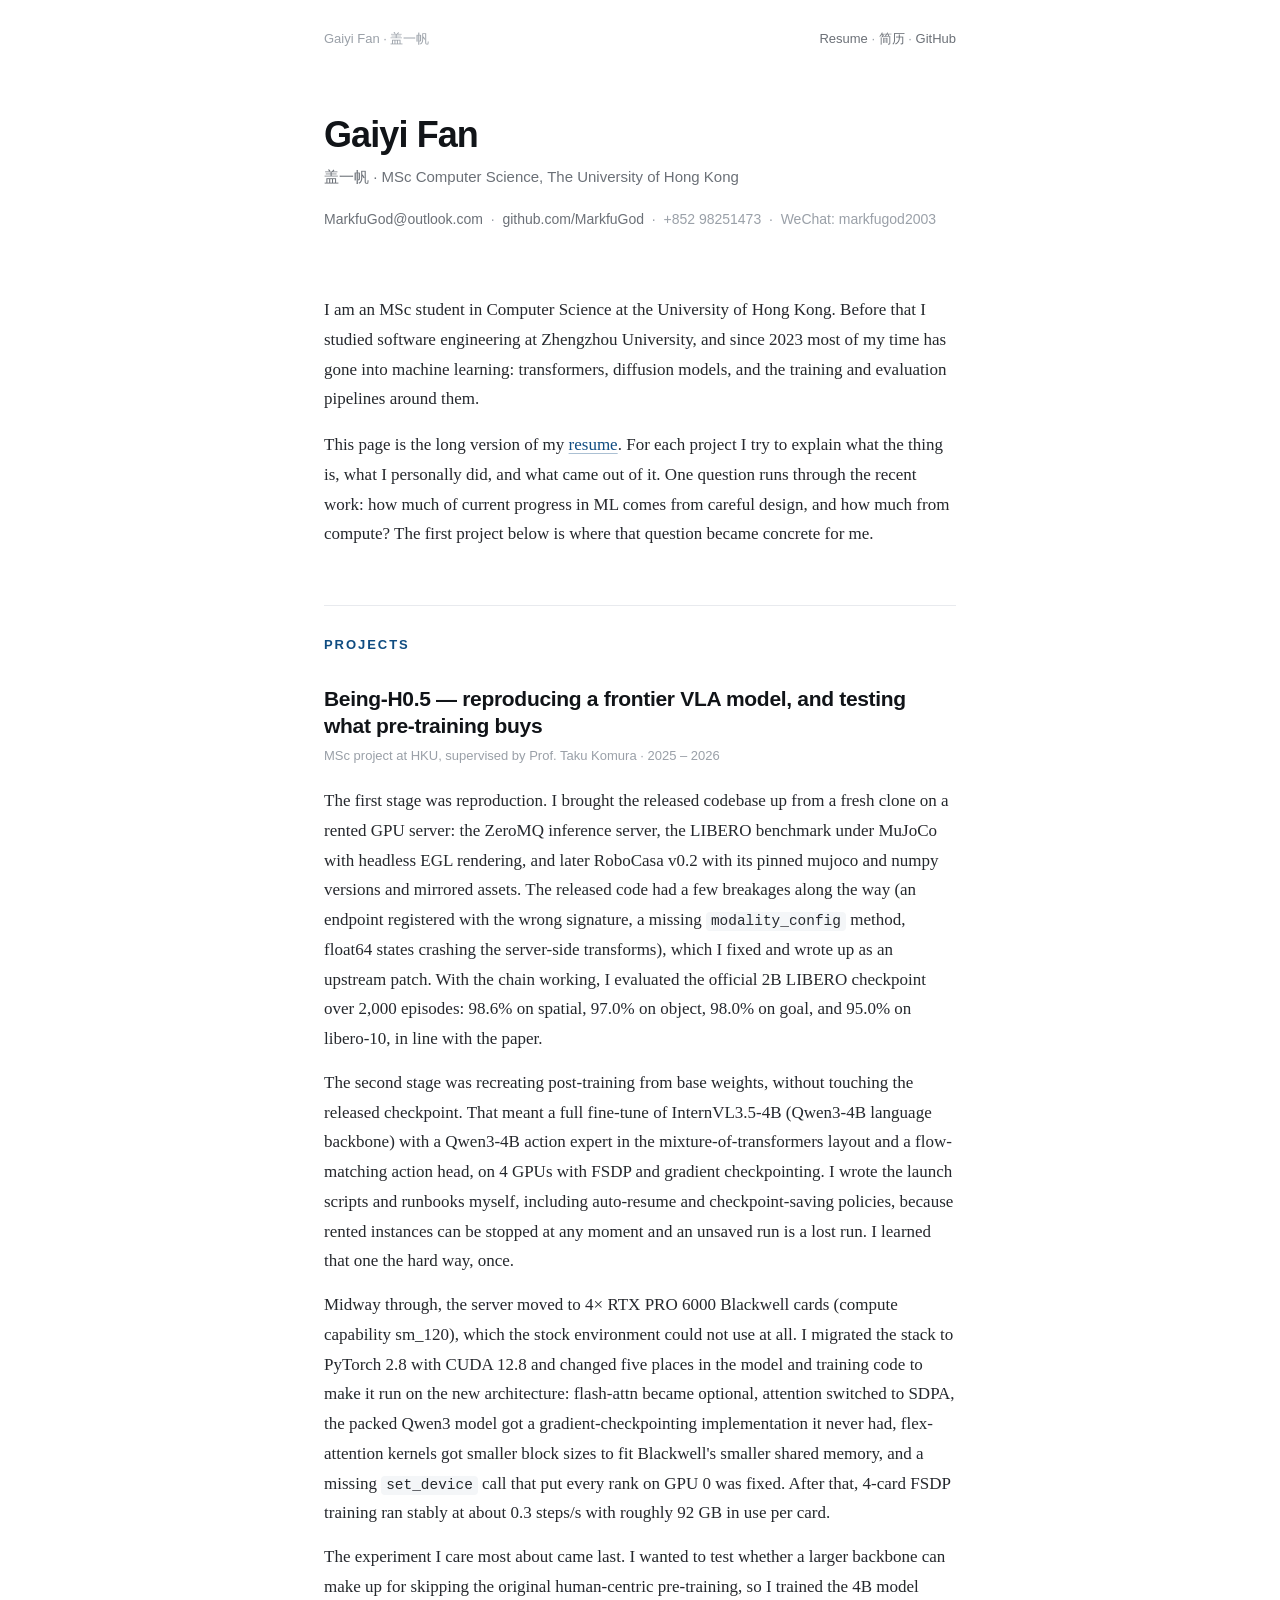
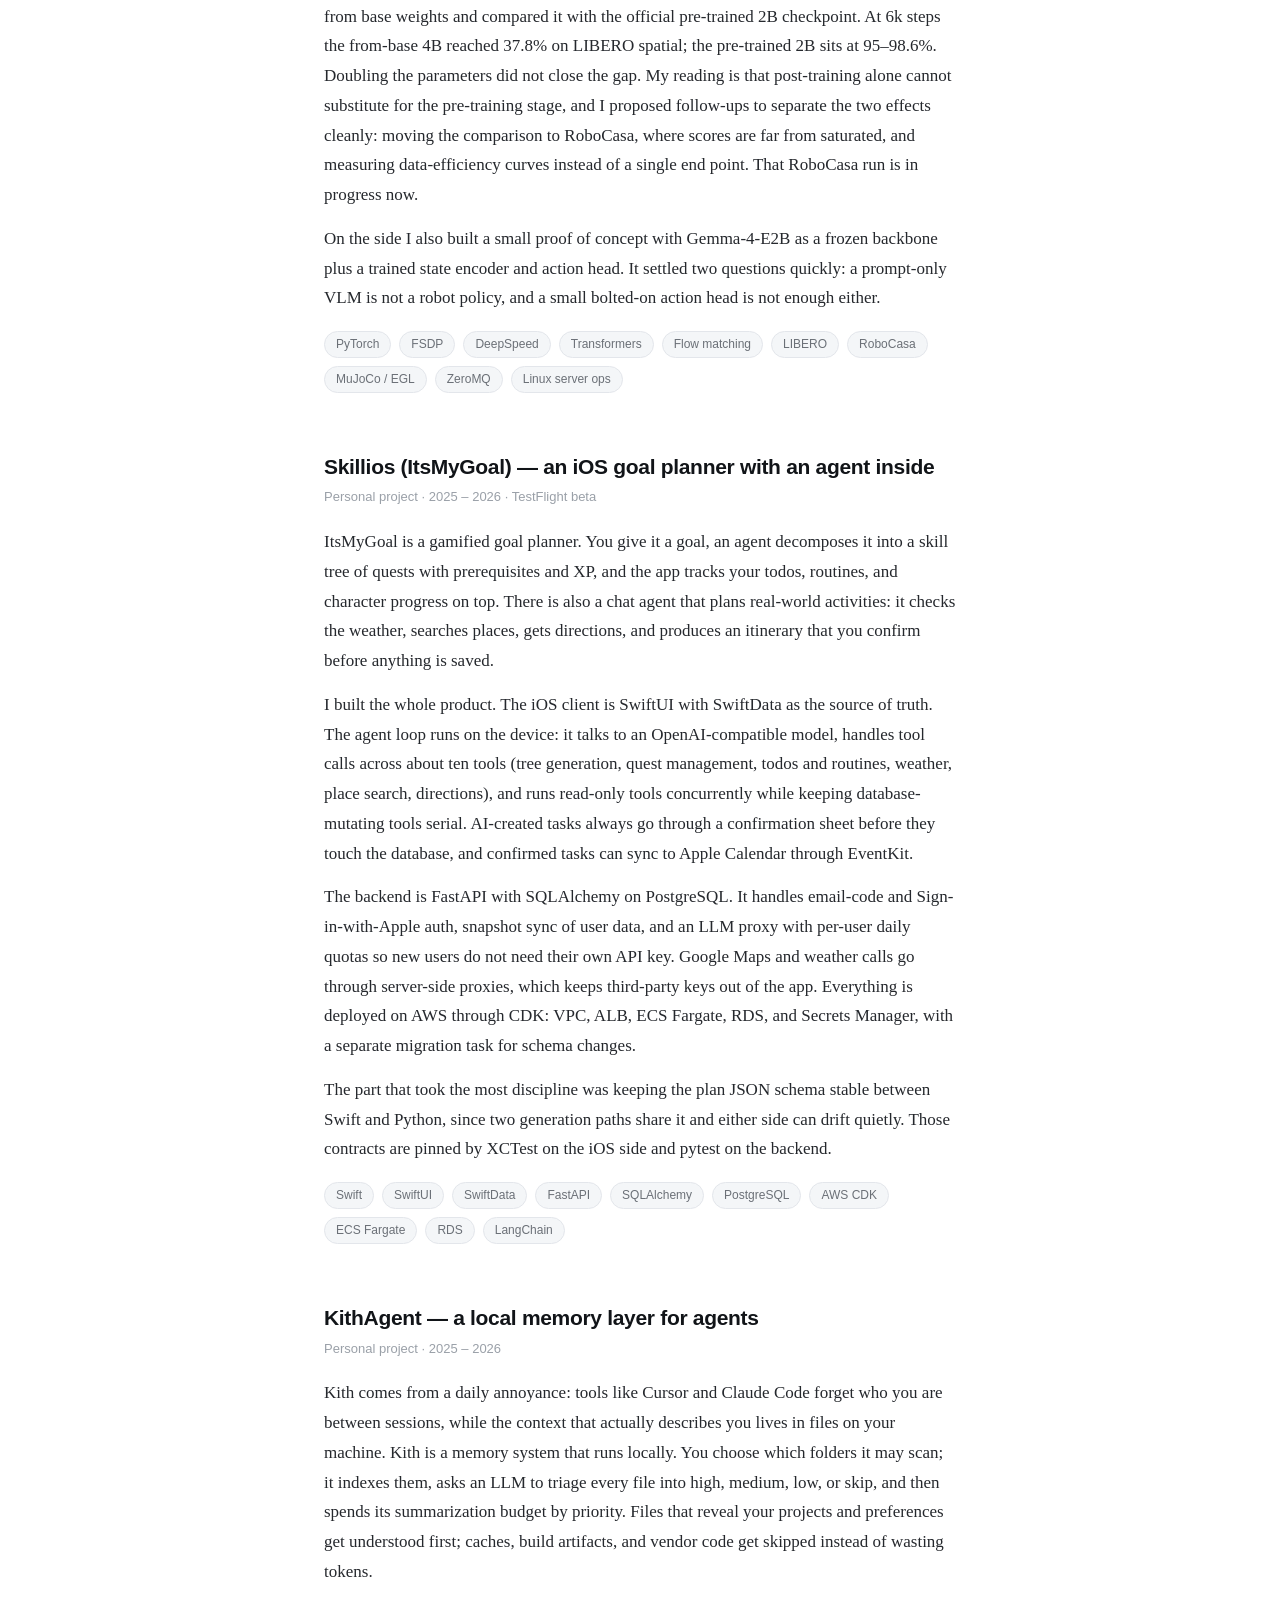
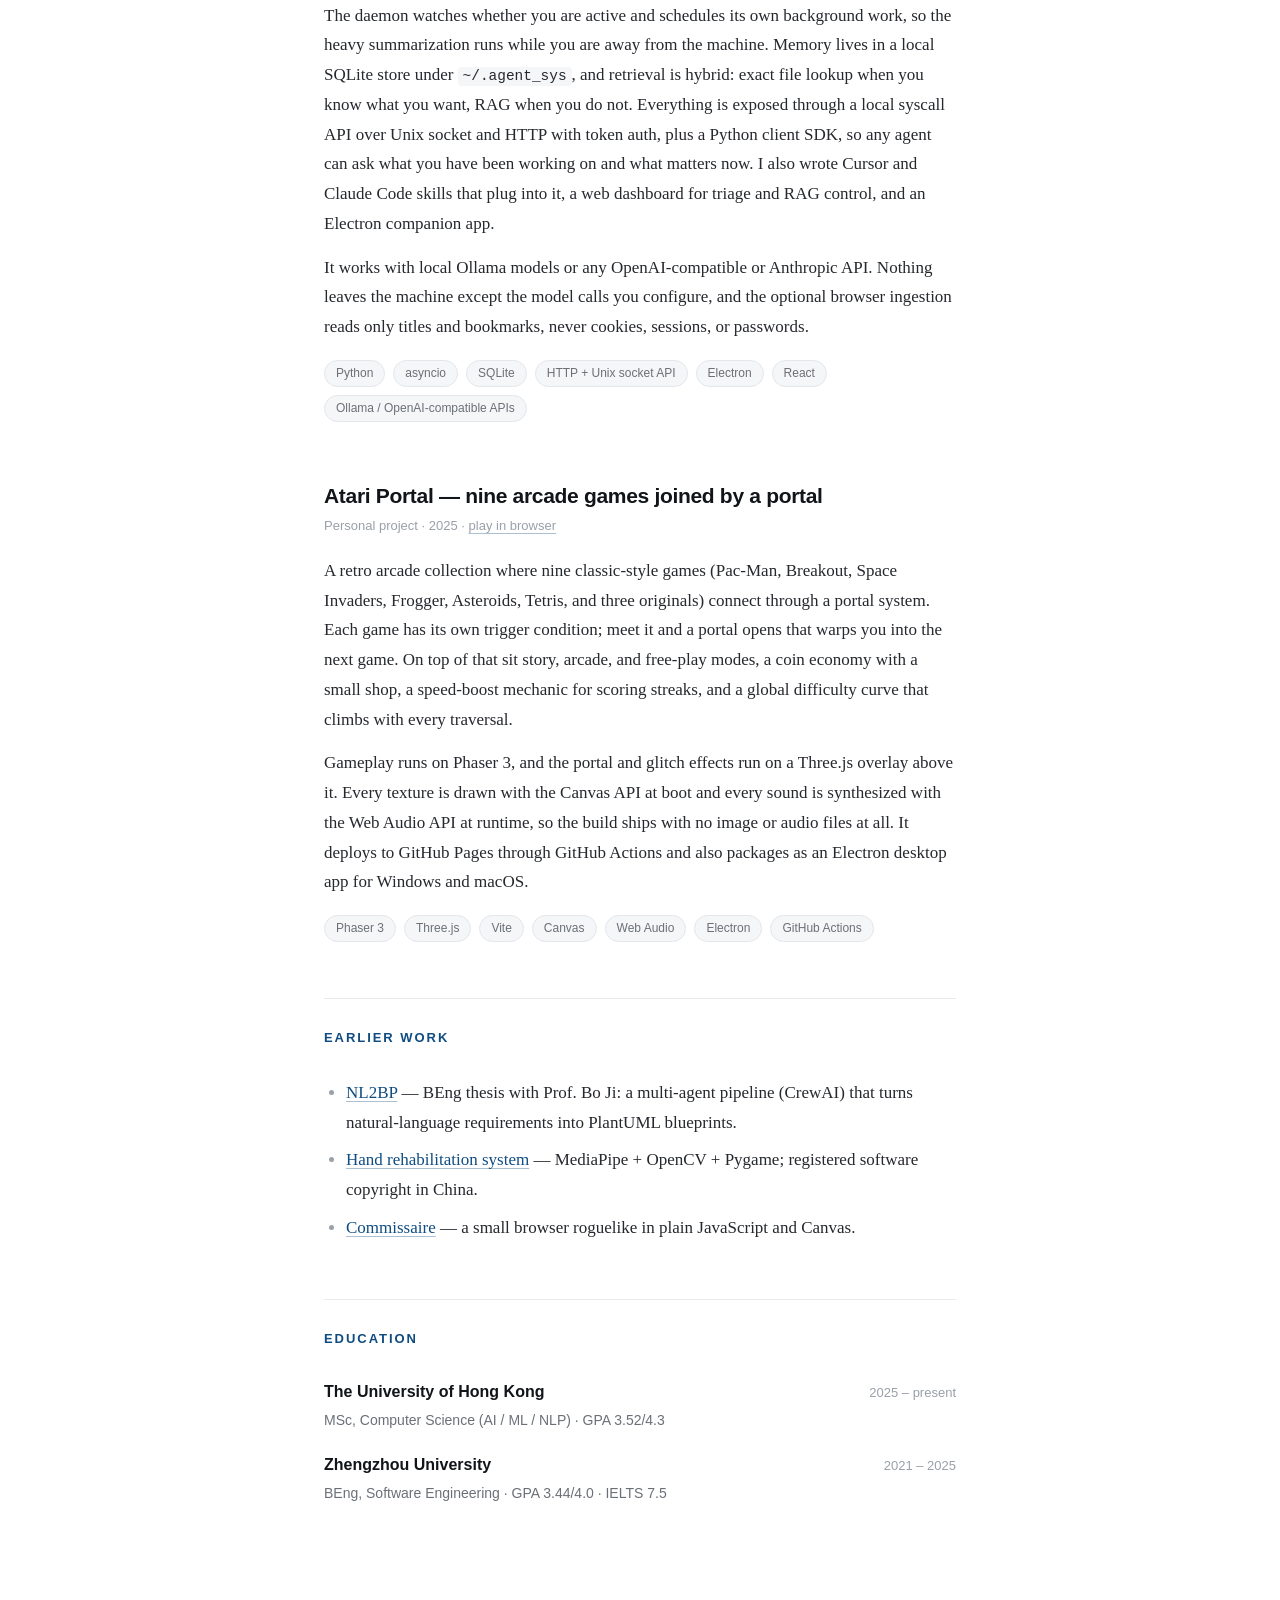
==== index.html @ 5c08ab9f "Refresh CV content and split profile/resume styling. Update project write-ups and resume bullets, ad" ====
<!DOCTYPE html>
<html lang="en">
<head>
    <meta charset="UTF-8">
    <meta name="viewport" content="width=device-width, initial-scale=1.0">
    <title>Gaiyi Fan</title>
    <link rel="stylesheet" href="profile.css">
</head>
<body class="profile">
    <nav class="nav">
        <span>Gaiyi Fan · 盖一帆</span>
        <span>
            <a href="index_en.html">Resume</a> ·
            <a href="index_zh.html">简历</a> ·
            <a href="https://github.com/MarkfuGod" target="_blank">GitHub</a>
        </span>
    </nav>

    <header class="hero">
        <h1>Gaiyi Fan</h1>
        <p class="tagline">盖一帆 · MSc Computer Science, The University of Hong Kong</p>
        <p class="links">
            <a href="mailto:MarkfuGod@outlook.com">MarkfuGod@outlook.com</a>
            &nbsp;·&nbsp; <a href="https://github.com/MarkfuGod" target="_blank">github.com/MarkfuGod</a>
            &nbsp;·&nbsp; +852 98251473
            &nbsp;·&nbsp; WeChat: markfugod2003
        </p>
    </header>

    <section class="intro">
        <p>I am an MSc student in Computer Science at the University of Hong Kong. Before that I studied software engineering at Zhengzhou University, and since 2023 most of my time has gone into machine learning: transformers, diffusion models, and the training and evaluation pipelines around them.</p>
        <p>This page is the long version of my <a href="index_en.html">resume</a>. For each project I try to explain what the thing is, what I personally did, and what came out of it. One question runs through the recent work: how much of current progress in ML comes from careful design, and how much from compute? The first project below is where that question became concrete for me.</p>
    </section>

    <section>
        <h2>Projects</h2>

        <article class="project">
            <h3>Being-H0.5 — reproducing a frontier VLA model, and testing what pre-training buys</h3>
            <div class="when">MSc project at HKU, supervised by Prof. Taku Komura · 2025 – 2026</div>
            <p>The first stage was reproduction. I brought the released codebase up from a fresh clone on a rented GPU server: the ZeroMQ inference server, the LIBERO benchmark under MuJoCo with headless EGL rendering, and later RoboCasa v0.2 with its pinned mujoco and numpy versions and mirrored assets. The released code had a few breakages along the way (an endpoint registered with the wrong signature, a missing <code>modality_config</code> method, float64 states crashing the server-side transforms), which I fixed and wrote up as an upstream patch. With the chain working, I evaluated the official 2B LIBERO checkpoint over 2,000 episodes: 98.6% on spatial, 97.0% on object, 98.0% on goal, and 95.0% on libero-10, in line with the paper.</p>
            <p>The second stage was recreating post-training from base weights, without touching the released checkpoint. That meant a full fine-tune of InternVL3.5-4B (Qwen3-4B language backbone) with a Qwen3-4B action expert in the mixture-of-transformers layout and a flow-matching action head, on 4 GPUs with FSDP and gradient checkpointing. I wrote the launch scripts and runbooks myself, including auto-resume and checkpoint-saving policies, because rented instances can be stopped at any moment and an unsaved run is a lost run. I learned that one the hard way, once.</p>
            <p>Midway through, the server moved to 4× RTX PRO 6000 Blackwell cards (compute capability sm_120), which the stock environment could not use at all. I migrated the stack to PyTorch 2.8 with CUDA 12.8 and changed five places in the model and training code to make it run on the new architecture: flash-attn became optional, attention switched to SDPA, the packed Qwen3 model got a gradient-checkpointing implementation it never had, flex-attention kernels got smaller block sizes to fit Blackwell's smaller shared memory, and a missing <code>set_device</code> call that put every rank on GPU 0 was fixed. After that, 4-card FSDP training ran stably at about 0.3 steps/s with roughly 92 GB in use per card.</p>
            <p>The experiment I care most about came last. I wanted to test whether a larger backbone can make up for skipping the original human-centric pre-training, so I trained the 4B model from base weights and compared it with the official pre-trained 2B checkpoint. At 6k steps the from-base 4B reached 37.8% on LIBERO spatial; the pre-trained 2B sits at 95–98.6%. Doubling the parameters did not close the gap. My reading is that post-training alone cannot substitute for the pre-training stage, and I proposed follow-ups to separate the two effects cleanly: moving the comparison to RoboCasa, where scores are far from saturated, and measuring data-efficiency curves instead of a single end point. That RoboCasa run is in progress now.</p>
            <p>On the side I also built a small proof of concept with Gemma-4-E2B as a frozen backbone plus a trained state encoder and action head. It settled two questions quickly: a prompt-only VLM is not a robot policy, and a small bolted-on action head is not enough either.</p>
            <div class="chips"><span>PyTorch</span><span>FSDP</span><span>DeepSpeed</span><span>Transformers</span><span>Flow matching</span><span>LIBERO</span><span>RoboCasa</span><span>MuJoCo / EGL</span><span>ZeroMQ</span><span>Linux server ops</span></div>
        </article>

        <article class="project">
            <h3><a href="https://github.com/MarkfuGod/skillios" target="_blank">Skillios (ItsMyGoal)</a> — an iOS goal planner with an agent inside</h3>
            <div class="when">Personal project · 2025 – 2026 · TestFlight beta</div>
            <p>ItsMyGoal is a gamified goal planner. You give it a goal, an agent decomposes it into a skill tree of quests with prerequisites and XP, and the app tracks your todos, routines, and character progress on top. There is also a chat agent that plans real-world activities: it checks the weather, searches places, gets directions, and produces an itinerary that you confirm before anything is saved.</p>
            <p>I built the whole product. The iOS client is SwiftUI with SwiftData as the source of truth. The agent loop runs on the device: it talks to an OpenAI-compatible model, handles tool calls across about ten tools (tree generation, quest management, todos and routines, weather, place search, directions), and runs read-only tools concurrently while keeping database-mutating tools serial. AI-created tasks always go through a confirmation sheet before they touch the database, and confirmed tasks can sync to Apple Calendar through EventKit.</p>
            <p>The backend is FastAPI with SQLAlchemy on PostgreSQL. It handles email-code and Sign-in-with-Apple auth, snapshot sync of user data, and an LLM proxy with per-user daily quotas so new users do not need their own API key. Google Maps and weather calls go through server-side proxies, which keeps third-party keys out of the app. Everything is deployed on AWS through CDK: VPC, ALB, ECS Fargate, RDS, and Secrets Manager, with a separate migration task for schema changes.</p>
            <p>The part that took the most discipline was keeping the plan JSON schema stable between Swift and Python, since two generation paths share it and either side can drift quietly. Those contracts are pinned by XCTest on the iOS side and pytest on the backend.</p>
            <div class="chips"><span>Swift</span><span>SwiftUI</span><span>SwiftData</span><span>FastAPI</span><span>SQLAlchemy</span><span>PostgreSQL</span><span>AWS CDK</span><span>ECS Fargate</span><span>RDS</span><span>LangChain</span></div>
        </article>

        <article class="project">
            <h3><a href="https://github.com/MarkfuGod/KithAgent" target="_blank">KithAgent</a> — a local memory layer for agents</h3>
            <div class="when">Personal project · 2025 – 2026</div>
            <p>Kith comes from a daily annoyance: tools like Cursor and Claude Code forget who you are between sessions, while the context that actually describes you lives in files on your machine. Kith is a memory system that runs locally. You choose which folders it may scan; it indexes them, asks an LLM to triage every file into high, medium, low, or skip, and then spends its summarization budget by priority. Files that reveal your projects and preferences get understood first; caches, build artifacts, and vendor code get skipped instead of wasting tokens.</p>
            <p>The daemon watches whether you are active and schedules its own background work, so the heavy summarization runs while you are away from the machine. Memory lives in a local SQLite store under <code>~/.agent_sys</code>, and retrieval is hybrid: exact file lookup when you know what you want, RAG when you do not. Everything is exposed through a local syscall API over Unix socket and HTTP with token auth, plus a Python client SDK, so any agent can ask what you have been working on and what matters now. I also wrote Cursor and Claude Code skills that plug into it, a web dashboard for triage and RAG control, and an Electron companion app.</p>
            <p>It works with local Ollama models or any OpenAI-compatible or Anthropic API. Nothing leaves the machine except the model calls you configure, and the optional browser ingestion reads only titles and bookmarks, never cookies, sessions, or passwords.</p>
            <div class="chips"><span>Python</span><span>asyncio</span><span>SQLite</span><span>HTTP + Unix socket API</span><span>Electron</span><span>React</span><span>Ollama / OpenAI-compatible APIs</span></div>
        </article>

        <article class="project">
            <h3><a href="https://github.com/MarkfuGod/atari-portal" target="_blank">Atari Portal</a> — nine arcade games joined by a portal</h3>
            <div class="when">Personal project · 2025 · <a href="https://markfugod.github.io/atari-portal/" target="_blank">play in browser</a></div>
            <p>A retro arcade collection where nine classic-style games (Pac-Man, Breakout, Space Invaders, Frogger, Asteroids, Tetris, and three originals) connect through a portal system. Each game has its own trigger condition; meet it and a portal opens that warps you into the next game. On top of that sit story, arcade, and free-play modes, a coin economy with a small shop, a speed-boost mechanic for scoring streaks, and a global difficulty curve that climbs with every traversal.</p>
            <p>Gameplay runs on Phaser 3, and the portal and glitch effects run on a Three.js overlay above it. Every texture is drawn with the Canvas API at boot and every sound is synthesized with the Web Audio API at runtime, so the build ships with no image or audio files at all. It deploys to GitHub Pages through GitHub Actions and also packages as an Electron desktop app for Windows and macOS.</p>
            <div class="chips"><span>Phaser 3</span><span>Three.js</span><span>Vite</span><span>Canvas</span><span>Web Audio</span><span>Electron</span><span>GitHub Actions</span></div>
        </article>
    </section>

    <section>
        <h2>Earlier work</h2>
        <ul>
            <li><a href="NL2BP-Project-Highlight_en.html">NL2BP</a> — BEng thesis with Prof. Bo Ji: a multi-agent pipeline (CrewAI) that turns natural-language requirements into PlantUML blueprints.</li>
            <li><a href="https://github.com/MarkfuGod/Hand-Recovery-And-Fatigue-Relief-Using-Mediapipe" target="_blank">Hand rehabilitation system</a> — MediaPipe + OpenCV + Pygame; registered software copyright in China.</li>
            <li><a href="https://github.com/MarkfuGod/Commissaire" target="_blank">Commissaire</a> — a small browser roguelike in plain JavaScript and Canvas.</li>
        </ul>
    </section>

    <section>
        <h2>Education</h2>
        <div class="item">
            <div class="head">
                <span class="title">The University of Hong Kong</span>
                <span class="date">2025 – present</span>
            </div>
            <div class="sub">MSc, Computer Science (AI / ML / NLP) · GPA 3.52/4.3</div>
        </div>
        <div class="item">
            <div class="head">
                <span class="title">Zhengzhou University</span>
                <span class="date">2021 – 2025</span>
            </div>
            <div class="sub">BEng, Software Engineering · GPA 3.44/4.0 · IELTS 7.5</div>
        </div>
    </section>
</body>
</html>
---- profile.css ----
/* Profile page stylesheet — built for on-screen reading, blog-like rhythm.
   The resume pages keep their own print-oriented stylesheet (neurips.css). */
:root {
    --ink: #111418;
    --text: #25282d;
    --muted: #6b7077;
    --faint: #9aa0a8;
    --accent: #0f4c81;
    --rule: #e8eaee;
    --chip-bg: #f4f6f8;
    --chip-bd: #e3e6eb;
    --selection: #dce8f4;
    --sans: -apple-system, BlinkMacSystemFont, "Segoe UI", "Helvetica Neue",
        Arial, "PingFang SC", "Hiragino Sans GB", "Microsoft YaHei", sans-serif;
    --serif: Charter, "Bitstream Charter", "Source Serif 4", "Source Serif Pro",
        Georgia, "Times New Roman", "Songti SC", SimSun, serif;
    --mono: "SF Mono", Menlo, Consolas, "Courier New", monospace;
}

* { margin: 0; padding: 0; box-sizing: border-box; }

html { scroll-behavior: smooth; }

body {
    font-family: var(--serif);
    font-size: 17px;
    line-height: 1.75;
    color: var(--text);
    background: #fff;
    max-width: 680px;
    margin: 0 auto;
    padding: 28px 24px 110px;
    text-rendering: optimizeLegibility;
    -webkit-font-smoothing: antialiased;
}

::selection { background: var(--selection); }

a {
    color: var(--accent);
    text-decoration: underline;
    text-decoration-thickness: 1px;
    text-decoration-color: rgba(15, 76, 129, 0.35);
    text-underline-offset: 3px;
}
a:hover { text-decoration-color: currentColor; }

code {
    font-family: var(--mono);
    font-size: 0.85em;
    background: var(--chip-bg);
    border-radius: 4px;
    padding: 1px 5px 2px;
}

strong { color: var(--ink); }

/* ---- top navigation ---- */
.nav {
    font-family: var(--sans);
    font-size: 13px;
    color: var(--faint);
    display: flex;
    justify-content: space-between;
    gap: 1em;
    margin-bottom: 64px;
}
.nav a {
    color: var(--muted);
    text-decoration: none;
}
.nav a:hover { color: var(--accent); }

/* ---- hero ---- */
.hero { margin-bottom: 64px; }
.hero h1 {
    font-family: var(--sans);
    font-size: 36px;
    font-weight: 800;
    letter-spacing: -0.025em;
    line-height: 1.1;
    color: var(--ink);
    margin-bottom: 10px;
}
.hero .tagline {
    font-family: var(--sans);
    font-size: 15px;
    color: var(--muted);
    margin-bottom: 16px;
}
.hero .links {
    font-family: var(--sans);
    font-size: 14px;
    color: var(--faint);
}
.hero .links a {
    color: var(--muted);
    text-decoration: none;
}
.hero .links a:hover { color: var(--accent); }

/* ---- sections ---- */
section { margin-top: 56px; }

section > h2 {
    font-family: var(--sans);
    font-size: 13px;
    font-weight: 700;
    letter-spacing: 0.15em;
    text-transform: uppercase;
    color: var(--accent);
    border-top: 1px solid var(--rule);
    padding-top: 28px;
    margin-bottom: 28px;
}

p { margin-bottom: 16px; }
p:last-child { margin-bottom: 0; }

/* ---- projects ---- */
.project { margin-bottom: 60px; }
.project:last-child { margin-bottom: 0; }

.project h3 {
    font-family: var(--sans);
    font-size: 21px;
    font-weight: 750;
    letter-spacing: -0.015em;
    line-height: 1.3;
    color: var(--ink);
    margin-bottom: 6px;
}
.project h3 a {
    color: inherit;
    text-decoration: none;
}
.project h3 a:hover { color: var(--accent); }

.project .when {
    font-family: var(--sans);
    font-size: 13px;
    color: var(--faint);
    margin-bottom: 18px;
}
.project .when a { color: inherit; }
.project p { margin-bottom: 14px; }

ul {
    margin: 0 0 16px 22px;
    padding: 0;
}
li { margin-bottom: 8px; }
li::marker { color: var(--faint); }
li:last-child { margin-bottom: 0; }

/* ---- stack chips ---- */
.chips {
    display: flex;
    flex-wrap: wrap;
    gap: 8px;
    margin-top: 18px;
}
.chips span {
    font-family: var(--sans);
    font-size: 12px;
    line-height: 1;
    padding: 6px 11px 7px;
    border: 1px solid var(--chip-bd);
    background: var(--chip-bg);
    border-radius: 999px;
    color: var(--muted);
    white-space: nowrap;
}

/* ---- education / list items ---- */
.item { margin-bottom: 18px; }
.item:last-child { margin-bottom: 0; }

.head {
    display: flex;
    justify-content: space-between;
    align-items: baseline;
    gap: 16px;
}
.head .title {
    font-family: var(--sans);
    font-size: 16px;
    font-weight: 700;
    color: var(--ink);
}
.head .date {
    font-family: var(--sans);
    font-size: 13px;
    color: var(--faint);
    white-space: nowrap;
    font-variant-numeric: tabular-nums;
}
.sub {
    font-family: var(--sans);
    font-size: 14px;
    color: var(--muted);
    margin-top: 2px;
}

/* ---- responsive ---- */
@media (max-width: 560px) {
    body { padding: 20px 20px 90px; }
    .nav { margin-bottom: 44px; }
    .hero { margin-bottom: 48px; }
    .hero h1 { font-size: 30px; }
    section { margin-top: 44px; }
    .project { margin-bottom: 48px; }
    .head { flex-direction: column; gap: 1px; }
}

/* ---- print ---- */
@media print {
    @page { margin: 14mm 16mm; }
    .nav { display: none; }
    body {
        max-width: 100%;
        padding: 0;
        font-size: 10.5pt;
        line-height: 1.6;
    }
    a { color: inherit; }
    .project { break-inside: avoid-page; }
    section > h2 { break-after: avoid; }
    .chips span {
        print-color-adjust: exact;
        -webkit-print-color-adjust: exact;
    }
}
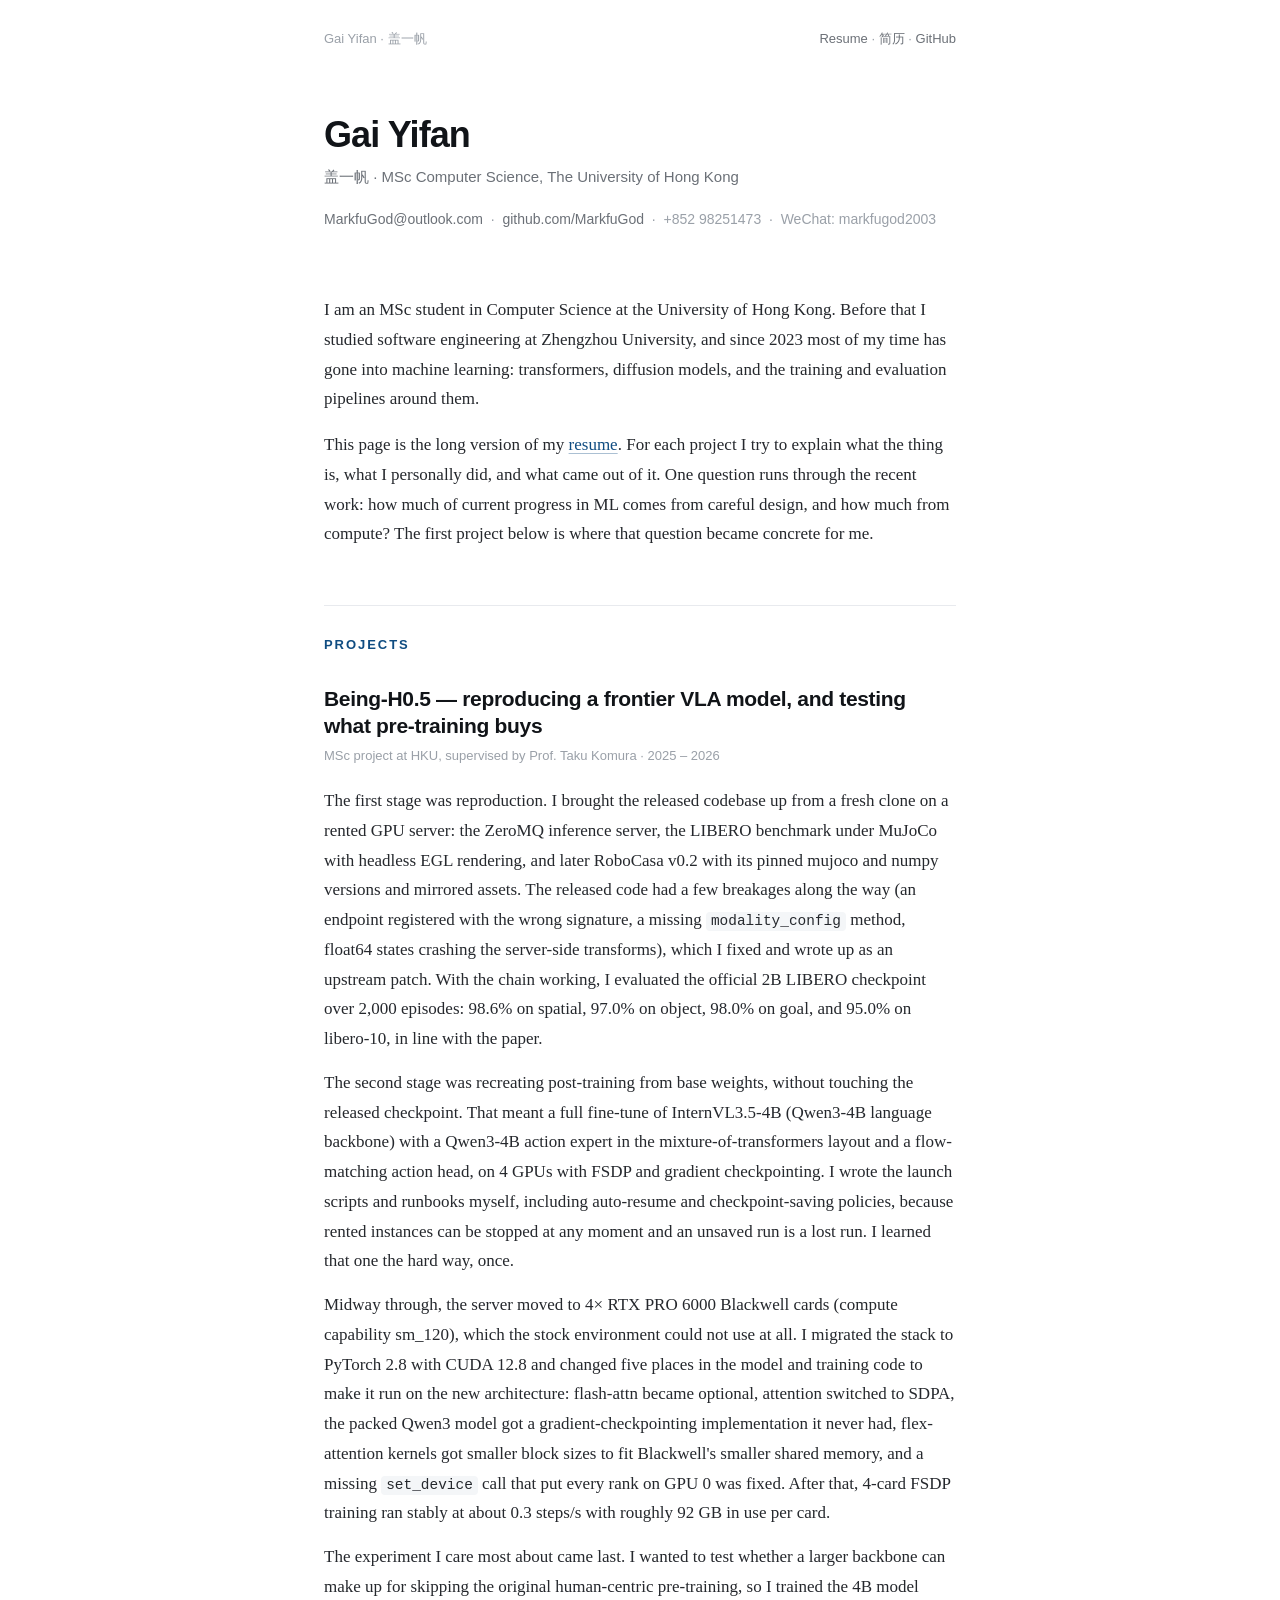
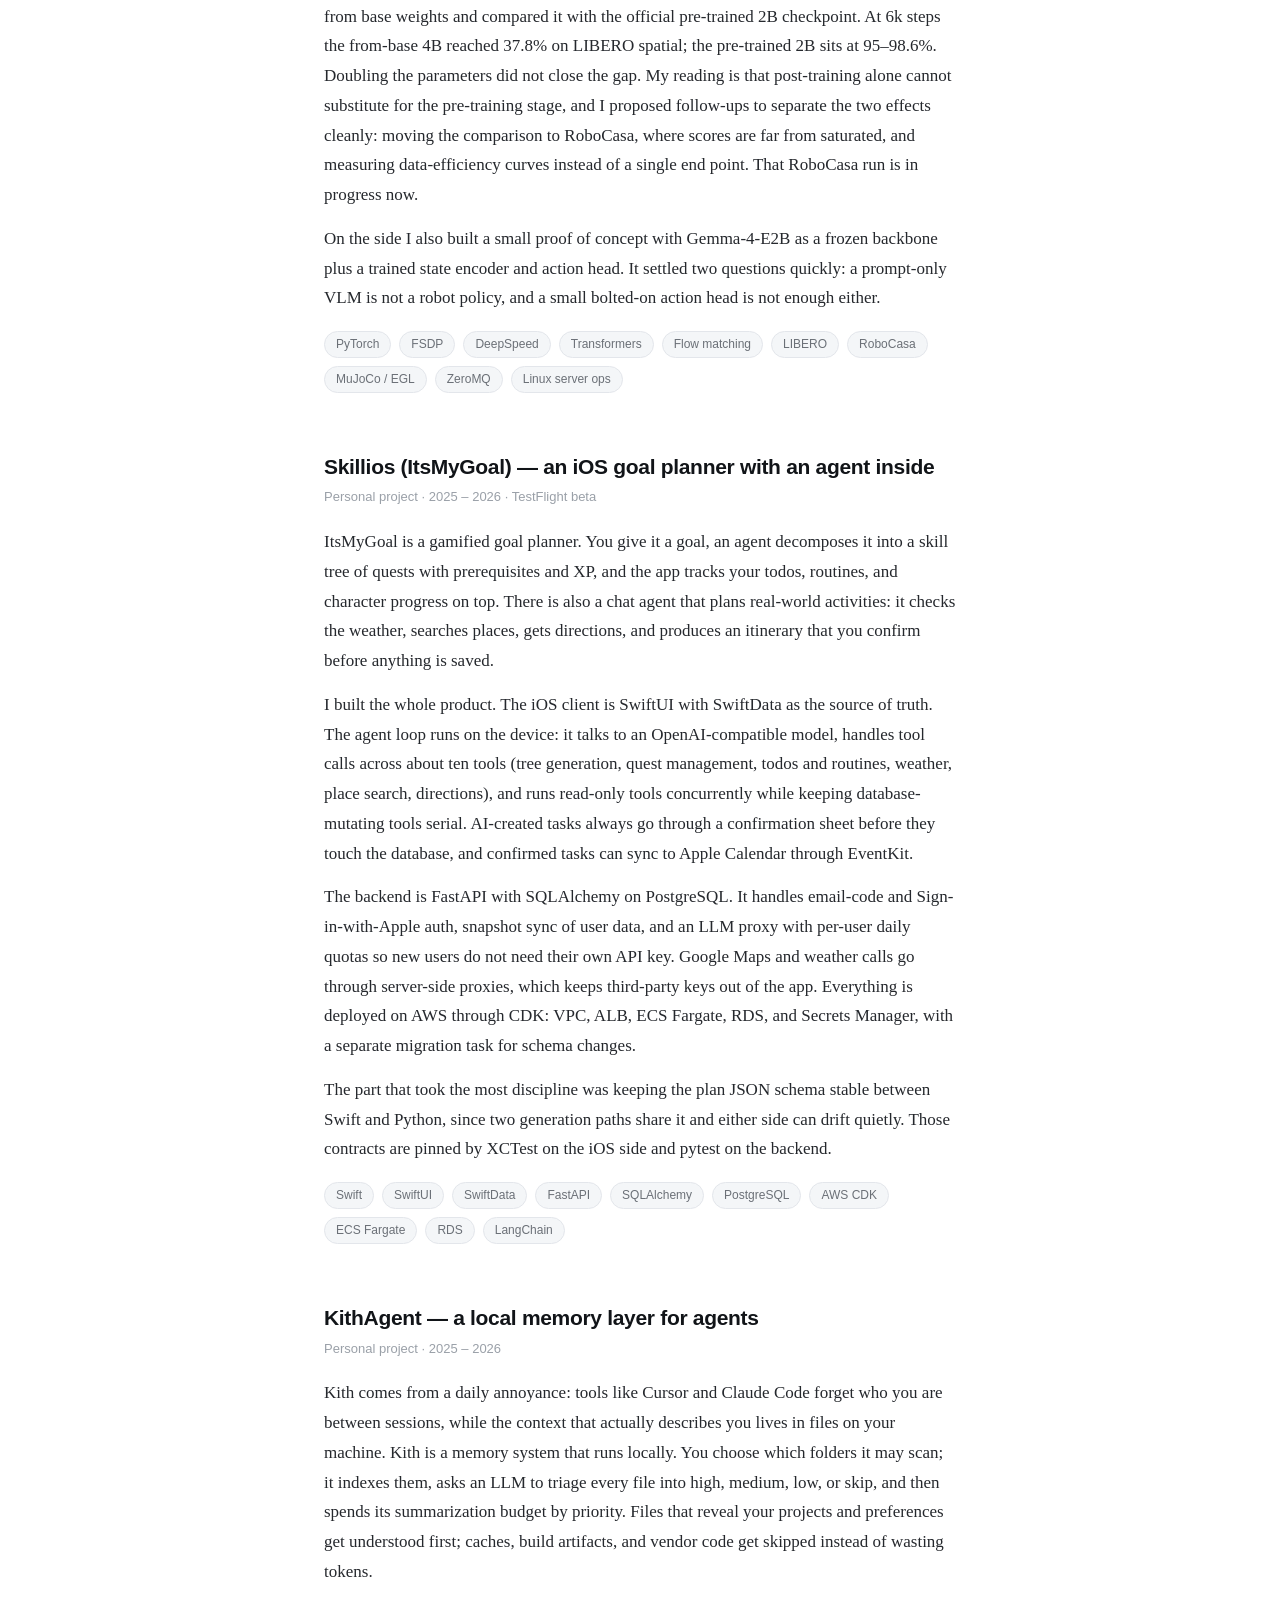
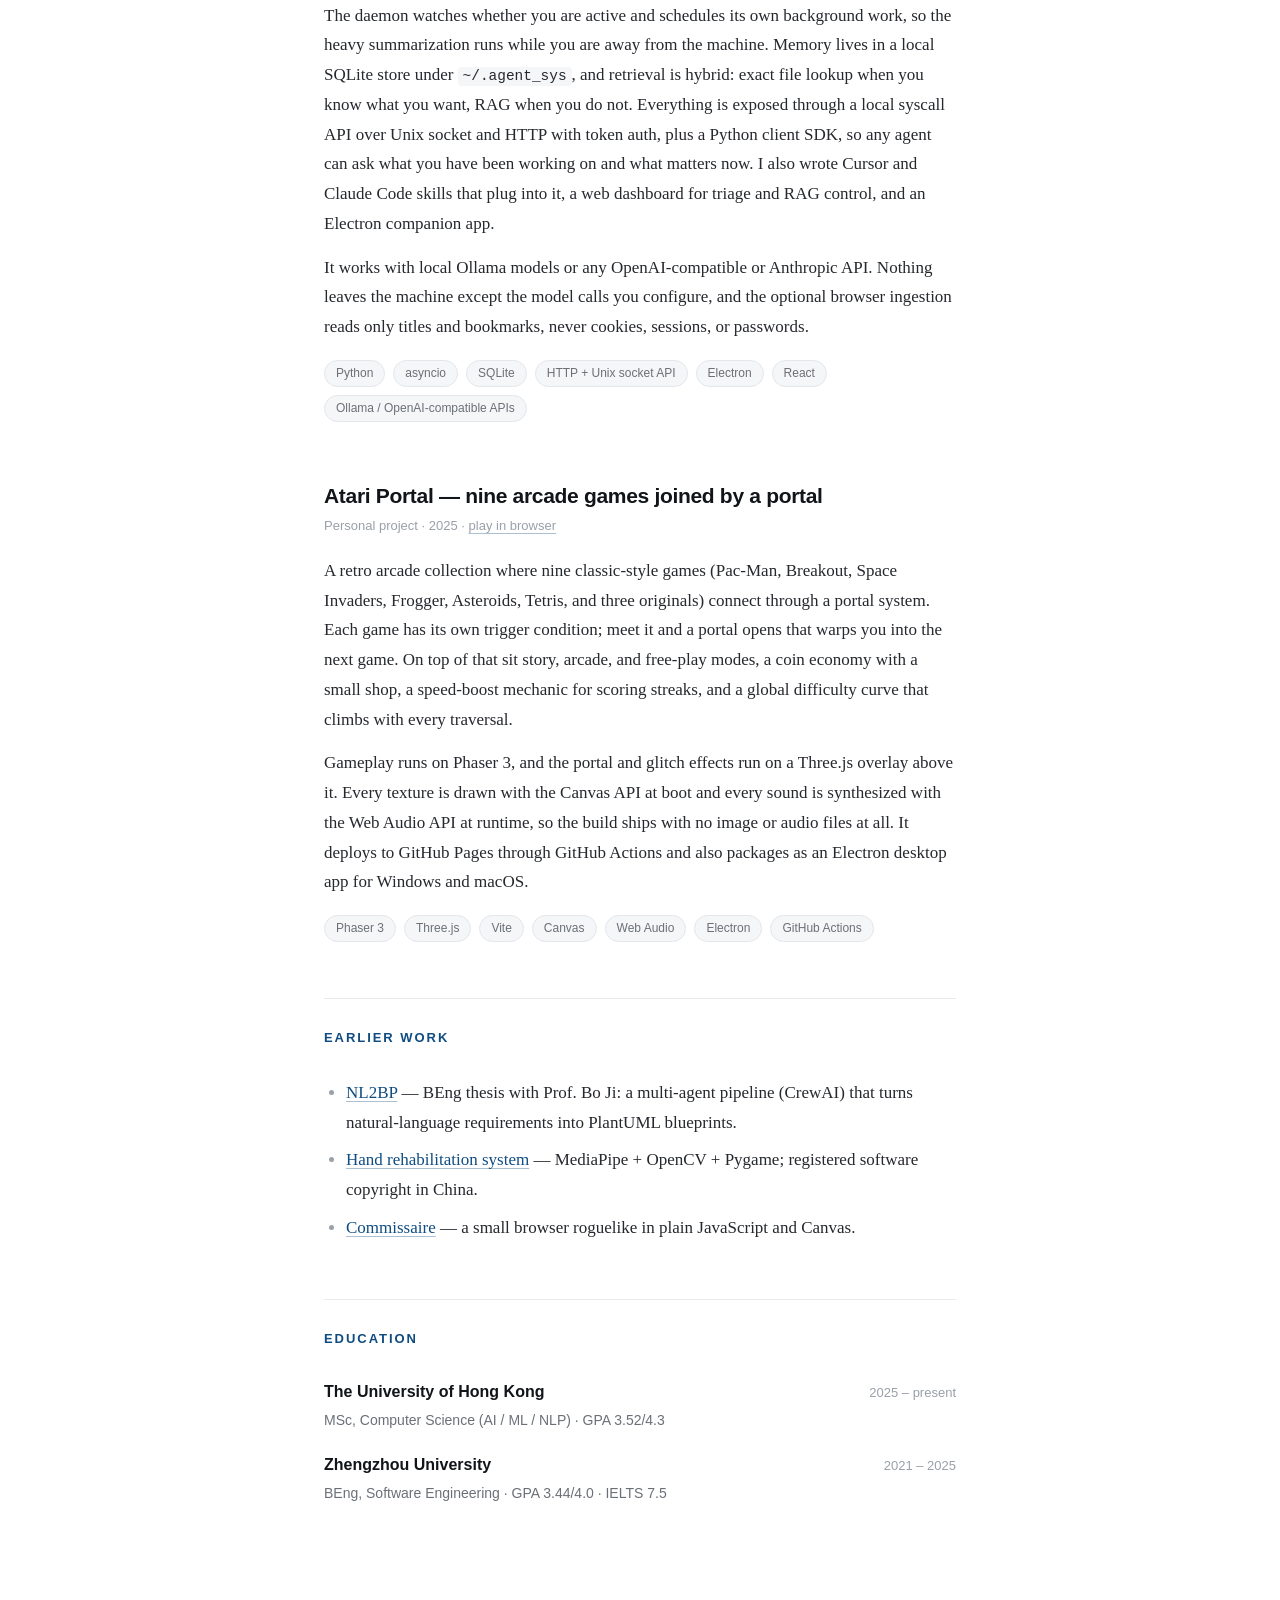
==== commit 75cffc1d: "Correct English name to Gai Yifan across the site." ====
--- a/index.html
+++ b/index.html
@@ -3,12 +3,12 @@
 <head>
     <meta charset="UTF-8">
     <meta name="viewport" content="width=device-width, initial-scale=1.0">
-    <title>Gaiyi Fan</title>
+    <title>Gai Yifan</title>
     <link rel="stylesheet" href="profile.css">
 </head>
 <body class="profile">
     <nav class="nav">
-        <span>Gaiyi Fan · 盖一帆</span>
+        <span>Gai Yifan · 盖一帆</span>
         <span>
             <a href="index_en.html">Resume</a> ·
             <a href="index_zh.html">简历</a> ·
@@ -17,7 +17,7 @@
     </nav>
 
     <header class="hero">
-        <h1>Gaiyi Fan</h1>
+        <h1>Gai Yifan</h1>
         <p class="tagline">盖一帆 · MSc Computer Science, The University of Hong Kong</p>
         <p class="links">
             <a href="mailto:MarkfuGod@outlook.com">MarkfuGod@outlook.com</a>
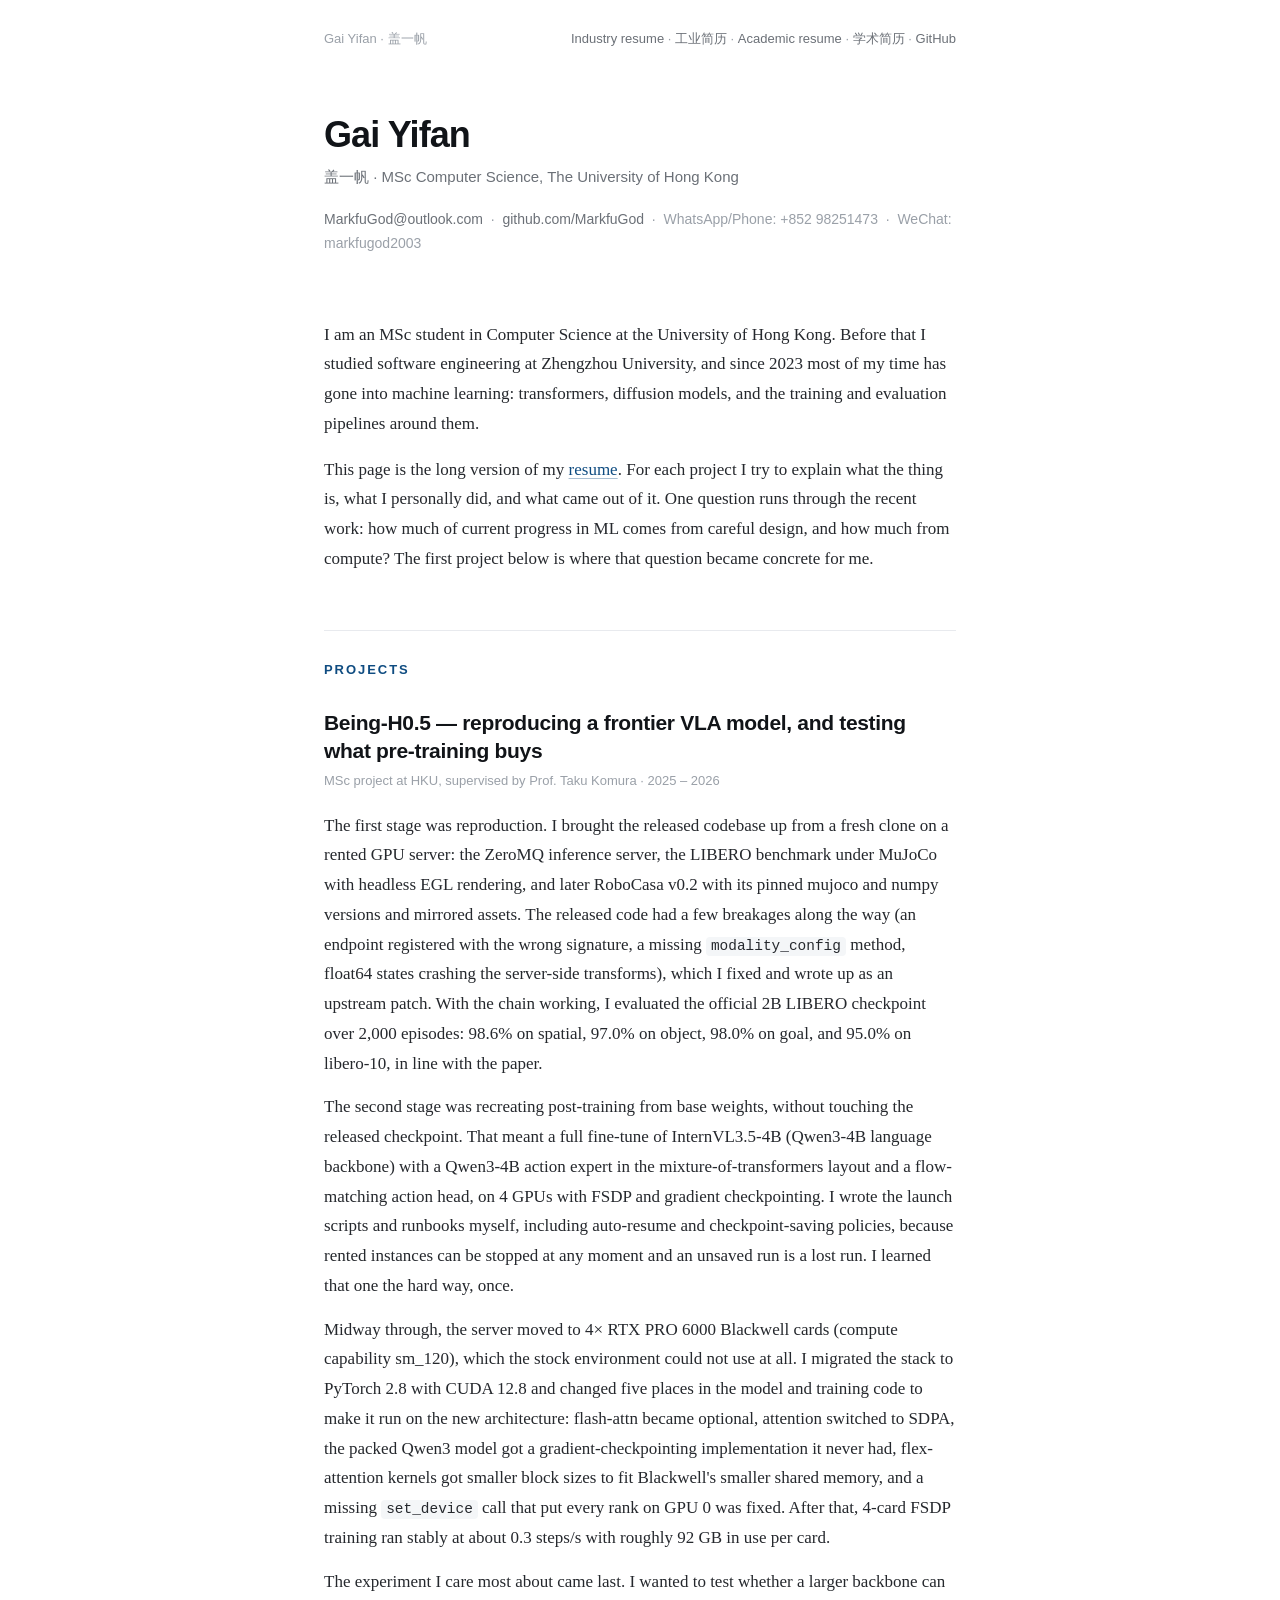
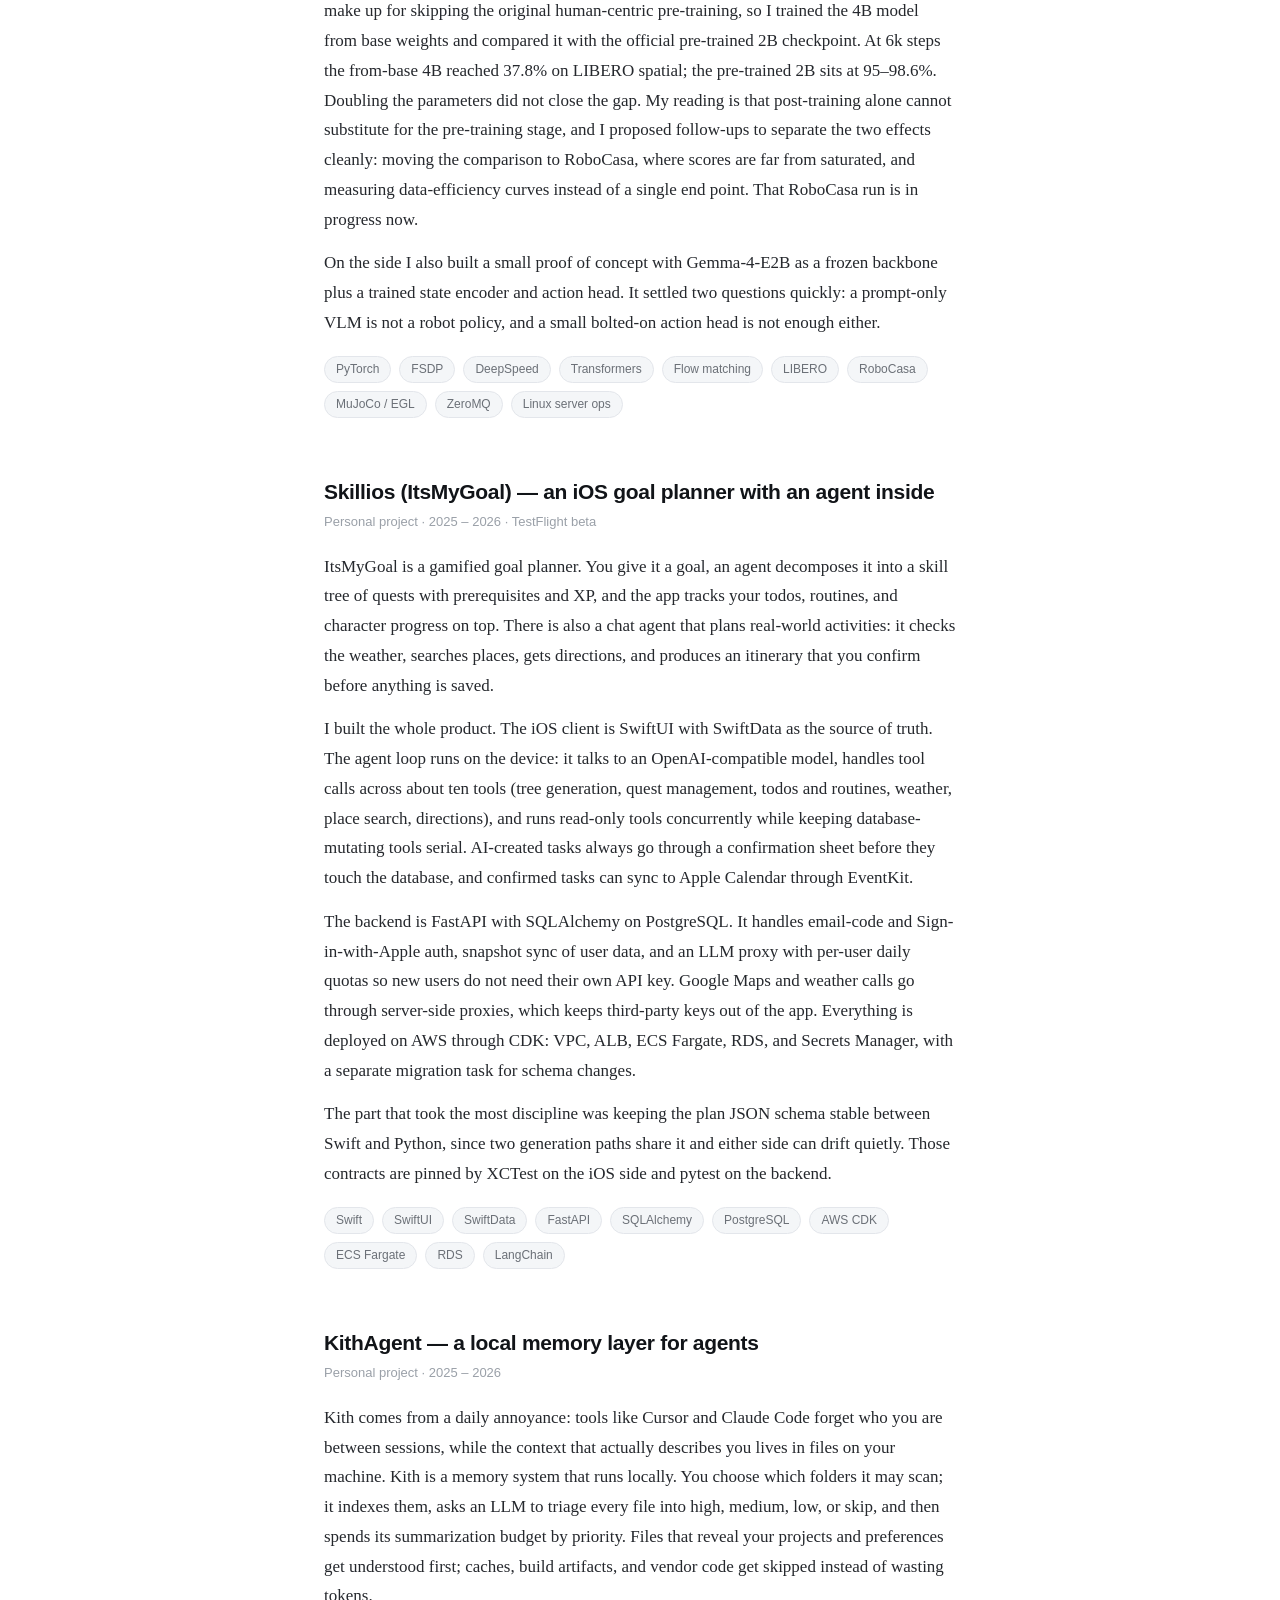
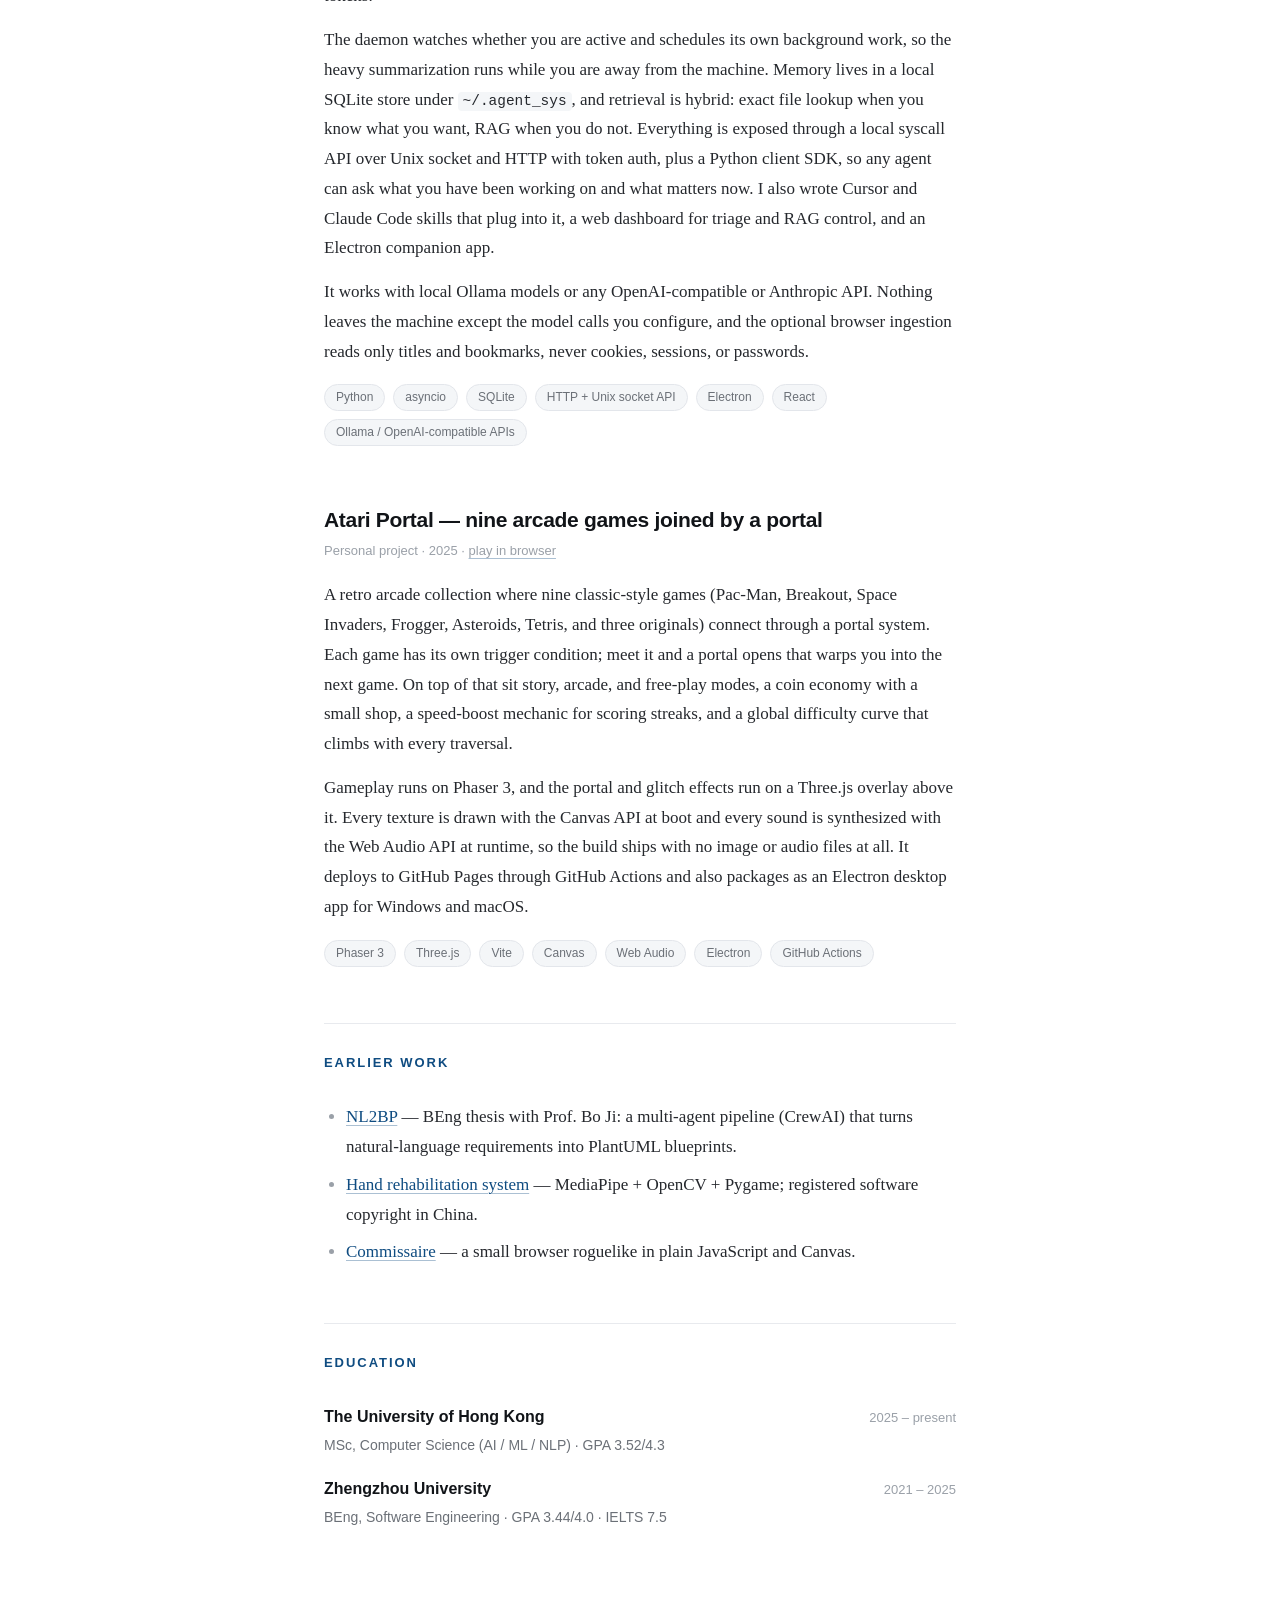
==== commit dd8a4ab0: "Add industry-focused resumes with agent engineering emphasis. Introduce EN/ZH industrial resume page" ====
--- a/index.html
+++ b/index.html
@@ -10,8 +10,10 @@
     <nav class="nav">
         <span>Gai Yifan · 盖一帆</span>
         <span>
-            <a href="index_en.html">Resume</a> ·
-            <a href="index_zh.html">简历</a> ·
+            <a href="index_en_industrial.html">Industry resume</a> ·
+            <a href="index_zh_industrial.html">工业简历</a> ·
+            <a href="index_en.html">Academic resume</a> ·
+            <a href="index_zh.html">学术简历</a> ·
             <a href="https://github.com/MarkfuGod" target="_blank">GitHub</a>
         </span>
     </nav>
@@ -22,7 +24,7 @@
         <p class="links">
             <a href="mailto:MarkfuGod@outlook.com">MarkfuGod@outlook.com</a>
             &nbsp;·&nbsp; <a href="https://github.com/MarkfuGod" target="_blank">github.com/MarkfuGod</a>
-            &nbsp;·&nbsp; +852 98251473
+            &nbsp;·&nbsp; WhatsApp/Phone: +852 98251473
             &nbsp;·&nbsp; WeChat: markfugod2003
         </p>
     </header>
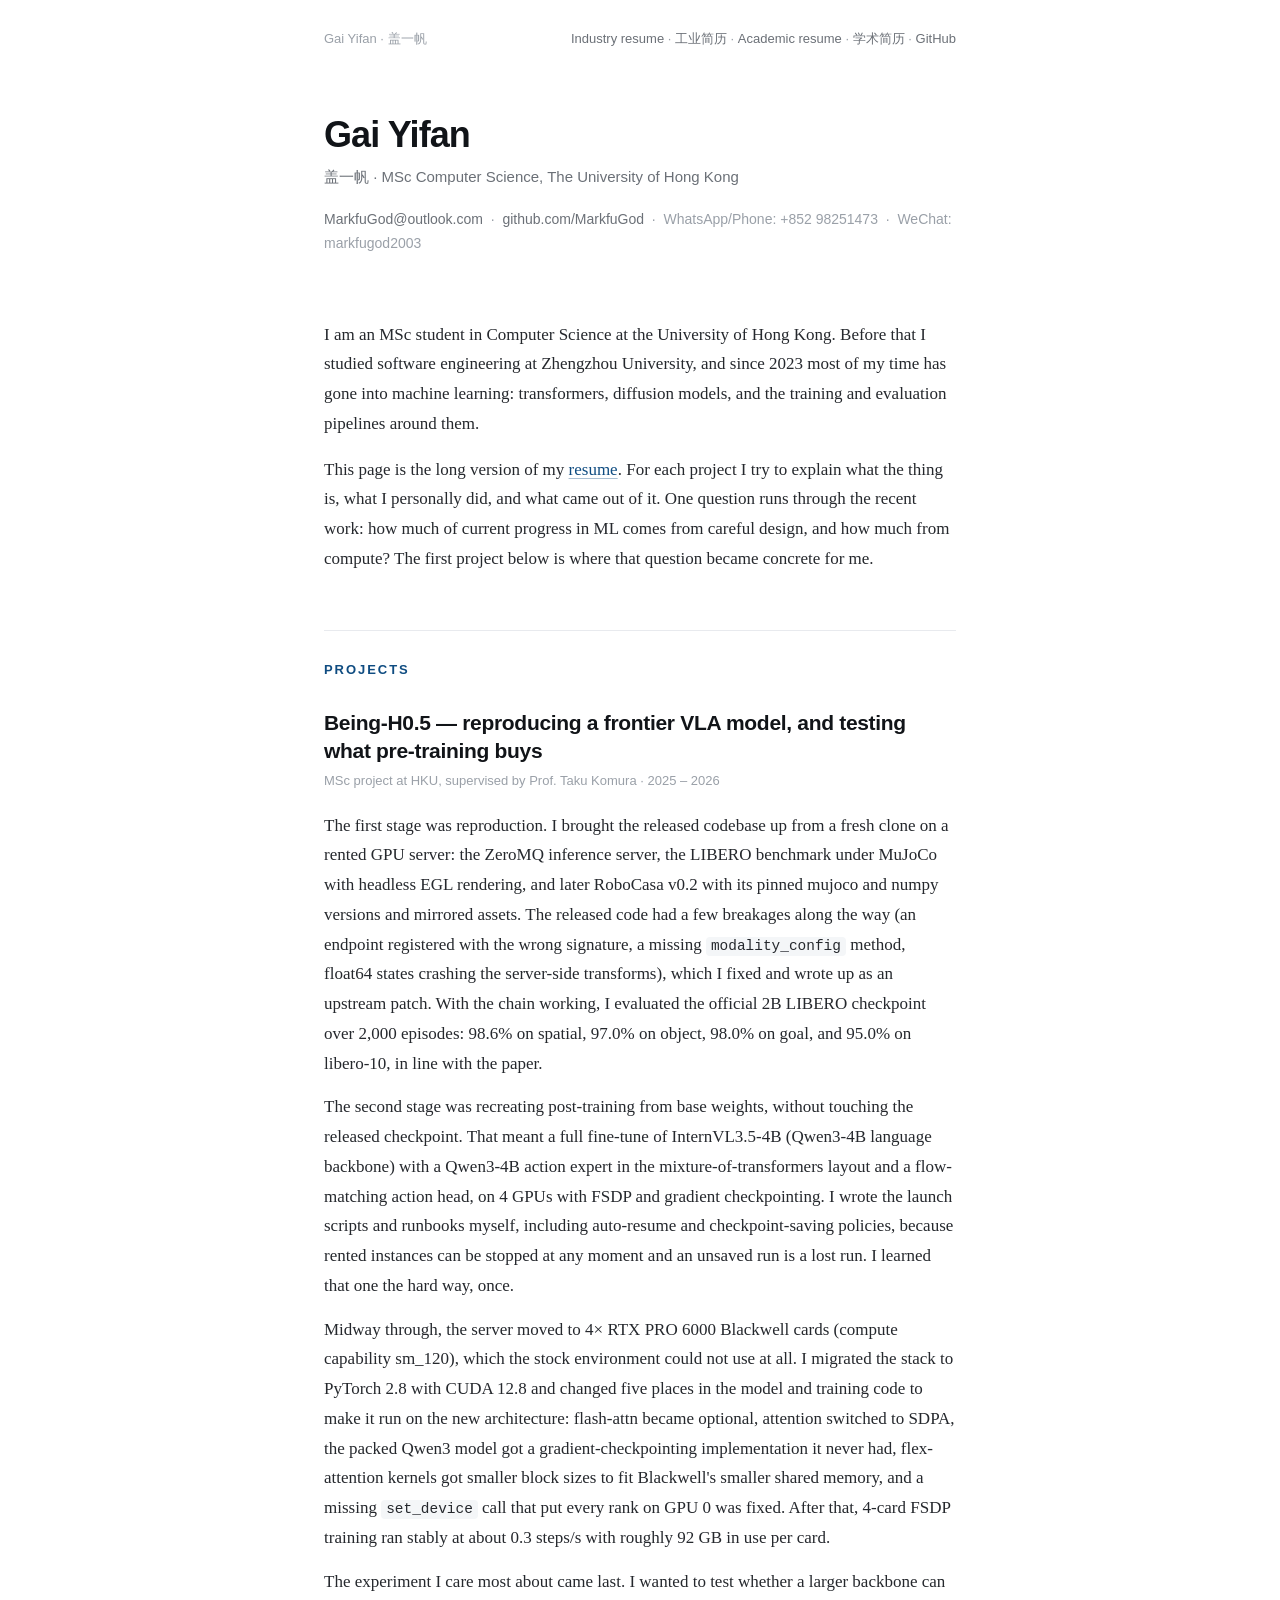
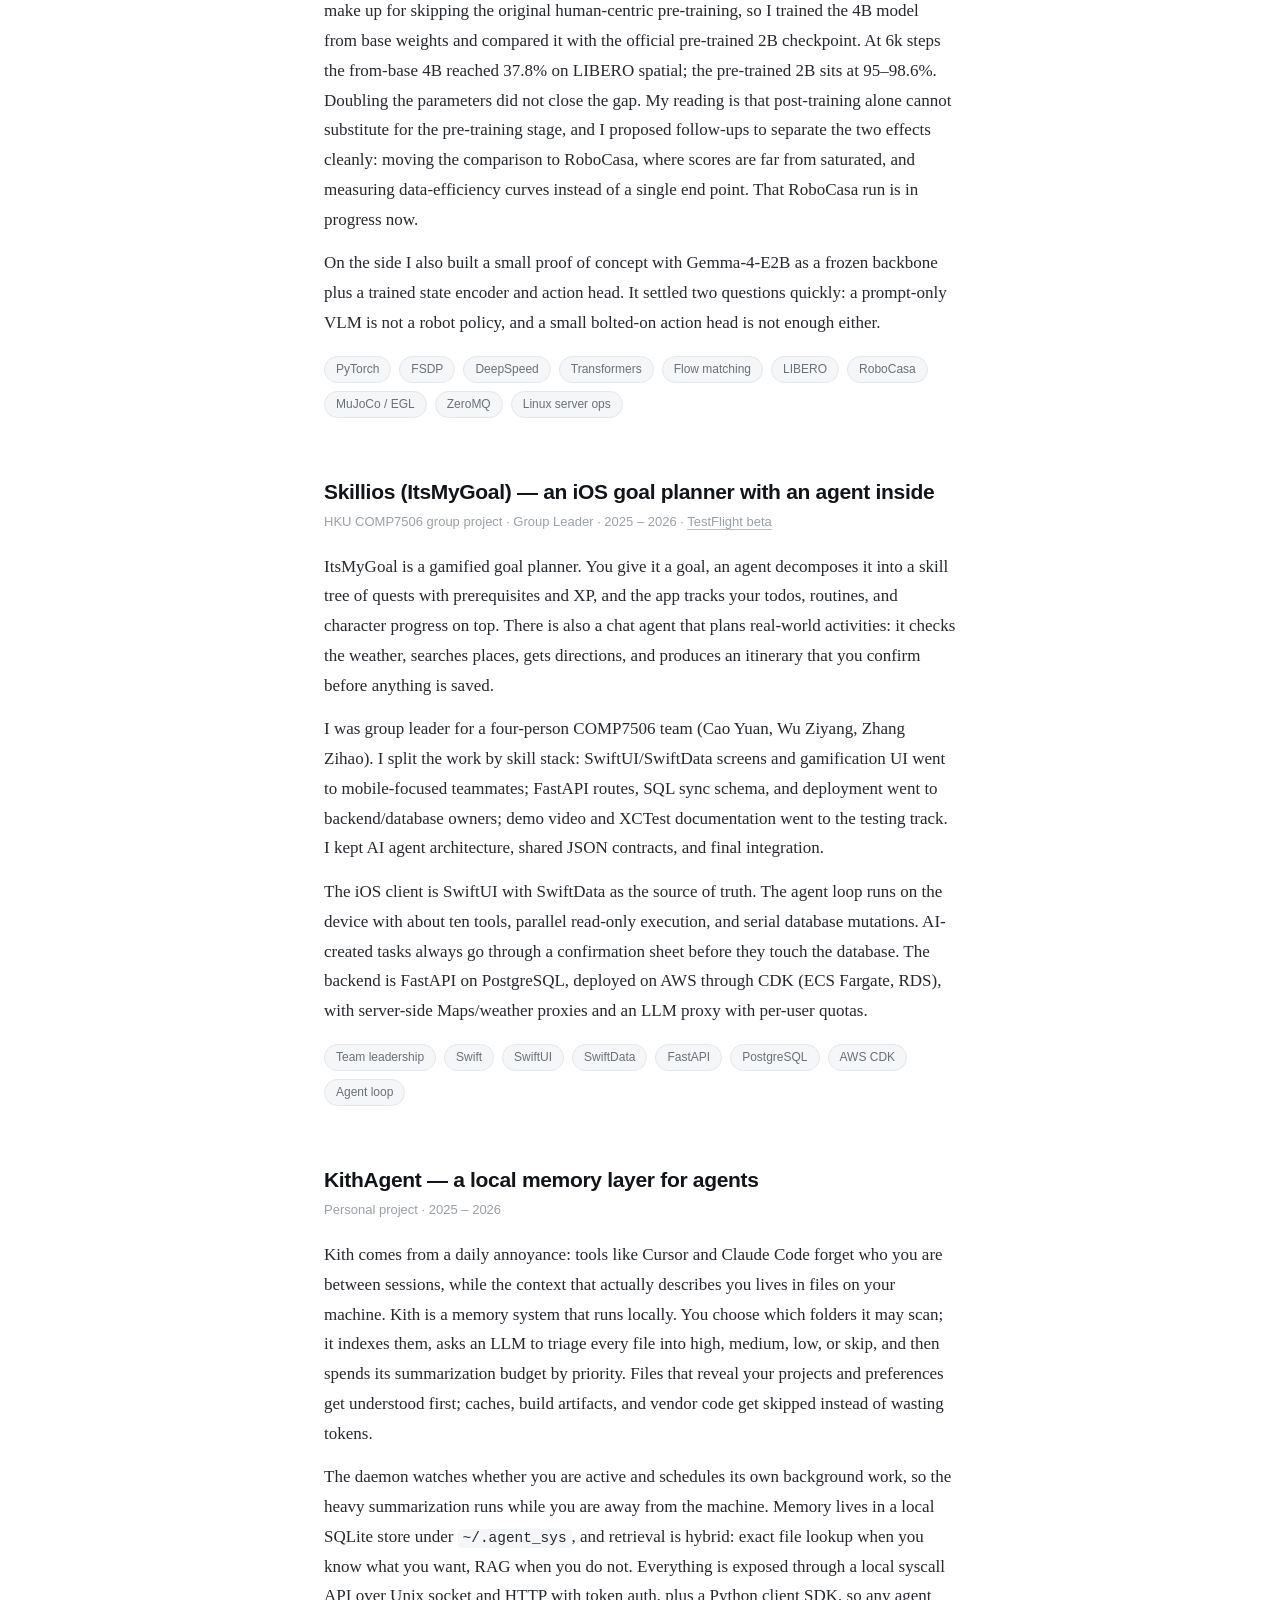
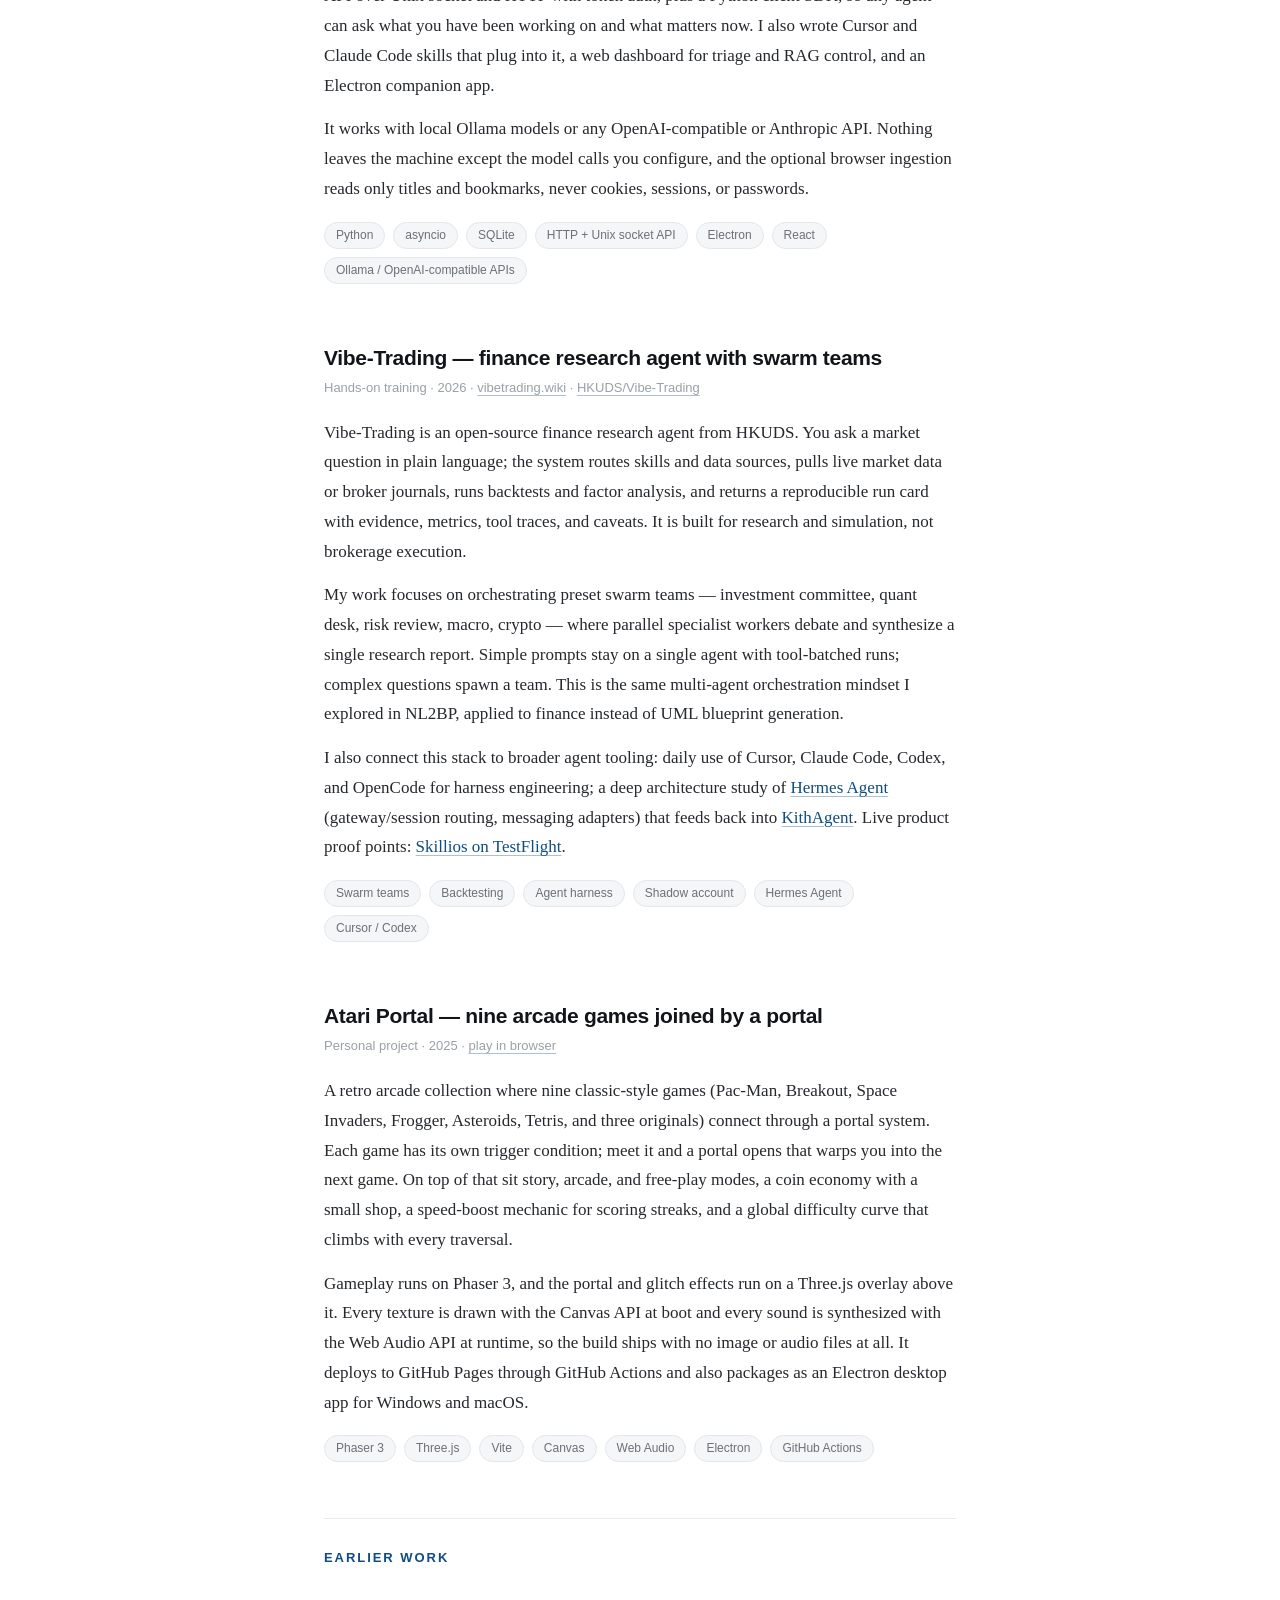
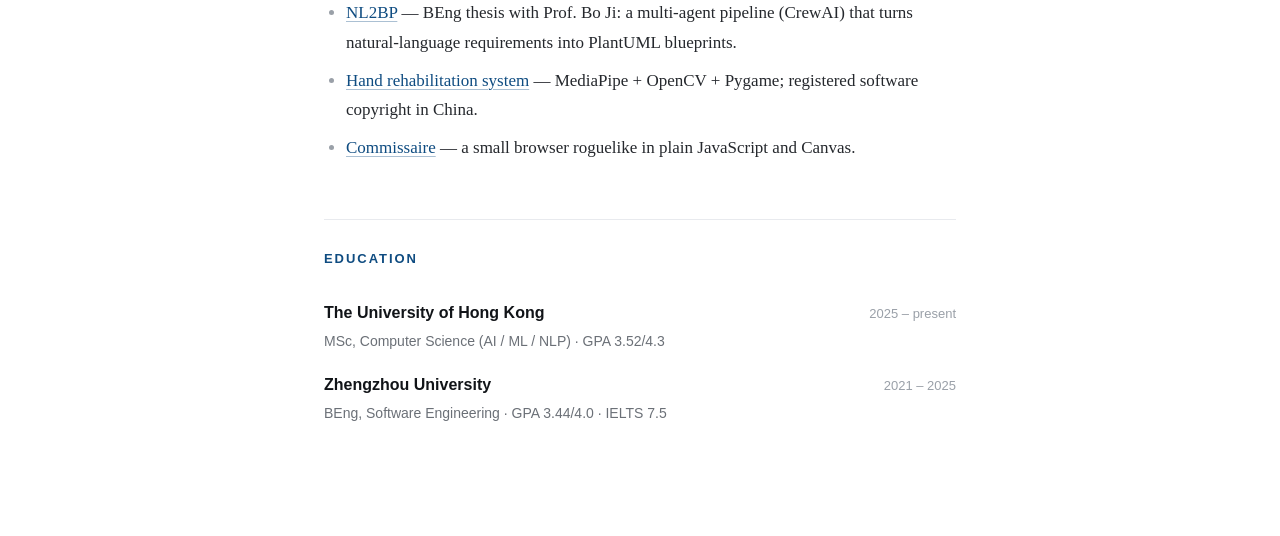
==== commit 413f0fd1: "Update resumes with Vibe-Trading and streamlined team leadership. Add finance research agent project" ====
--- a/index.html
+++ b/index.html
@@ -50,12 +50,11 @@
 
         <article class="project">
             <h3><a href="https://github.com/MarkfuGod/skillios" target="_blank">Skillios (ItsMyGoal)</a> — an iOS goal planner with an agent inside</h3>
-            <div class="when">Personal project · 2025 – 2026 · TestFlight beta</div>
+            <div class="when">HKU COMP7506 group project · Group Leader · 2025 – 2026 · <a href="https://testflight.apple.com/join/FVfXajpn" target="_blank">TestFlight beta</a></div>
             <p>ItsMyGoal is a gamified goal planner. You give it a goal, an agent decomposes it into a skill tree of quests with prerequisites and XP, and the app tracks your todos, routines, and character progress on top. There is also a chat agent that plans real-world activities: it checks the weather, searches places, gets directions, and produces an itinerary that you confirm before anything is saved.</p>
-            <p>I built the whole product. The iOS client is SwiftUI with SwiftData as the source of truth. The agent loop runs on the device: it talks to an OpenAI-compatible model, handles tool calls across about ten tools (tree generation, quest management, todos and routines, weather, place search, directions), and runs read-only tools concurrently while keeping database-mutating tools serial. AI-created tasks always go through a confirmation sheet before they touch the database, and confirmed tasks can sync to Apple Calendar through EventKit.</p>
-            <p>The backend is FastAPI with SQLAlchemy on PostgreSQL. It handles email-code and Sign-in-with-Apple auth, snapshot sync of user data, and an LLM proxy with per-user daily quotas so new users do not need their own API key. Google Maps and weather calls go through server-side proxies, which keeps third-party keys out of the app. Everything is deployed on AWS through CDK: VPC, ALB, ECS Fargate, RDS, and Secrets Manager, with a separate migration task for schema changes.</p>
-            <p>The part that took the most discipline was keeping the plan JSON schema stable between Swift and Python, since two generation paths share it and either side can drift quietly. Those contracts are pinned by XCTest on the iOS side and pytest on the backend.</p>
-            <div class="chips"><span>Swift</span><span>SwiftUI</span><span>SwiftData</span><span>FastAPI</span><span>SQLAlchemy</span><span>PostgreSQL</span><span>AWS CDK</span><span>ECS Fargate</span><span>RDS</span><span>LangChain</span></div>
+            <p>I was group leader for a four-person COMP7506 team (Cao Yuan, Wu Ziyang, Zhang Zihao). I split the work by skill stack: SwiftUI/SwiftData screens and gamification UI went to mobile-focused teammates; FastAPI routes, SQL sync schema, and deployment went to backend/database owners; demo video and XCTest documentation went to the testing track. I kept AI agent architecture, shared JSON contracts, and final integration.</p>
+            <p>The iOS client is SwiftUI with SwiftData as the source of truth. The agent loop runs on the device with about ten tools, parallel read-only execution, and serial database mutations. AI-created tasks always go through a confirmation sheet before they touch the database. The backend is FastAPI on PostgreSQL, deployed on AWS through CDK (ECS Fargate, RDS), with server-side Maps/weather proxies and an LLM proxy with per-user quotas.</p>
+            <div class="chips"><span>Team leadership</span><span>Swift</span><span>SwiftUI</span><span>SwiftData</span><span>FastAPI</span><span>PostgreSQL</span><span>AWS CDK</span><span>Agent loop</span></div>
         </article>
 
         <article class="project">
@@ -65,6 +64,15 @@
             <p>The daemon watches whether you are active and schedules its own background work, so the heavy summarization runs while you are away from the machine. Memory lives in a local SQLite store under <code>~/.agent_sys</code>, and retrieval is hybrid: exact file lookup when you know what you want, RAG when you do not. Everything is exposed through a local syscall API over Unix socket and HTTP with token auth, plus a Python client SDK, so any agent can ask what you have been working on and what matters now. I also wrote Cursor and Claude Code skills that plug into it, a web dashboard for triage and RAG control, and an Electron companion app.</p>
             <p>It works with local Ollama models or any OpenAI-compatible or Anthropic API. Nothing leaves the machine except the model calls you configure, and the optional browser ingestion reads only titles and bookmarks, never cookies, sessions, or passwords.</p>
             <div class="chips"><span>Python</span><span>asyncio</span><span>SQLite</span><span>HTTP + Unix socket API</span><span>Electron</span><span>React</span><span>Ollama / OpenAI-compatible APIs</span></div>
+        </article>
+
+        <article class="project">
+            <h3><a href="Vibe-Trading-Project-Highlight_en.html">Vibe-Trading</a> — finance research agent with swarm teams</h3>
+            <div class="when">Hands-on training · 2026 · <a href="https://vibetrading.wiki/home/" target="_blank">vibetrading.wiki</a> · <a href="https://github.com/HKUDS/Vibe-Trading" target="_blank">HKUDS/Vibe-Trading</a></div>
+            <p>Vibe-Trading is an open-source finance research agent from HKUDS. You ask a market question in plain language; the system routes skills and data sources, pulls live market data or broker journals, runs backtests and factor analysis, and returns a reproducible run card with evidence, metrics, tool traces, and caveats. It is built for research and simulation, not brokerage execution.</p>
+            <p>My work focuses on orchestrating preset swarm teams — investment committee, quant desk, risk review, macro, crypto — where parallel specialist workers debate and synthesize a single research report. Simple prompts stay on a single agent with tool-batched runs; complex questions spawn a team. This is the same multi-agent orchestration mindset I explored in NL2BP, applied to finance instead of UML blueprint generation.</p>
+            <p>I also connect this stack to broader agent tooling: daily use of Cursor, Claude Code, Codex, and OpenCode for harness engineering; a deep architecture study of <a href="https://github.com/NousResearch/hermes-agent" target="_blank">Hermes Agent</a> (gateway/session routing, messaging adapters) that feeds back into <a href="https://github.com/MarkfuGod/KithAgent" target="_blank">KithAgent</a>. Live product proof points: <a href="https://testflight.apple.com/join/FVfXajpn" target="_blank">Skillios on TestFlight</a>.</p>
+            <div class="chips"><span>Swarm teams</span><span>Backtesting</span><span>Agent harness</span><span>Shadow account</span><span>Hermes Agent</span><span>Cursor / Codex</span></div>
         </article>
 
         <article class="project">
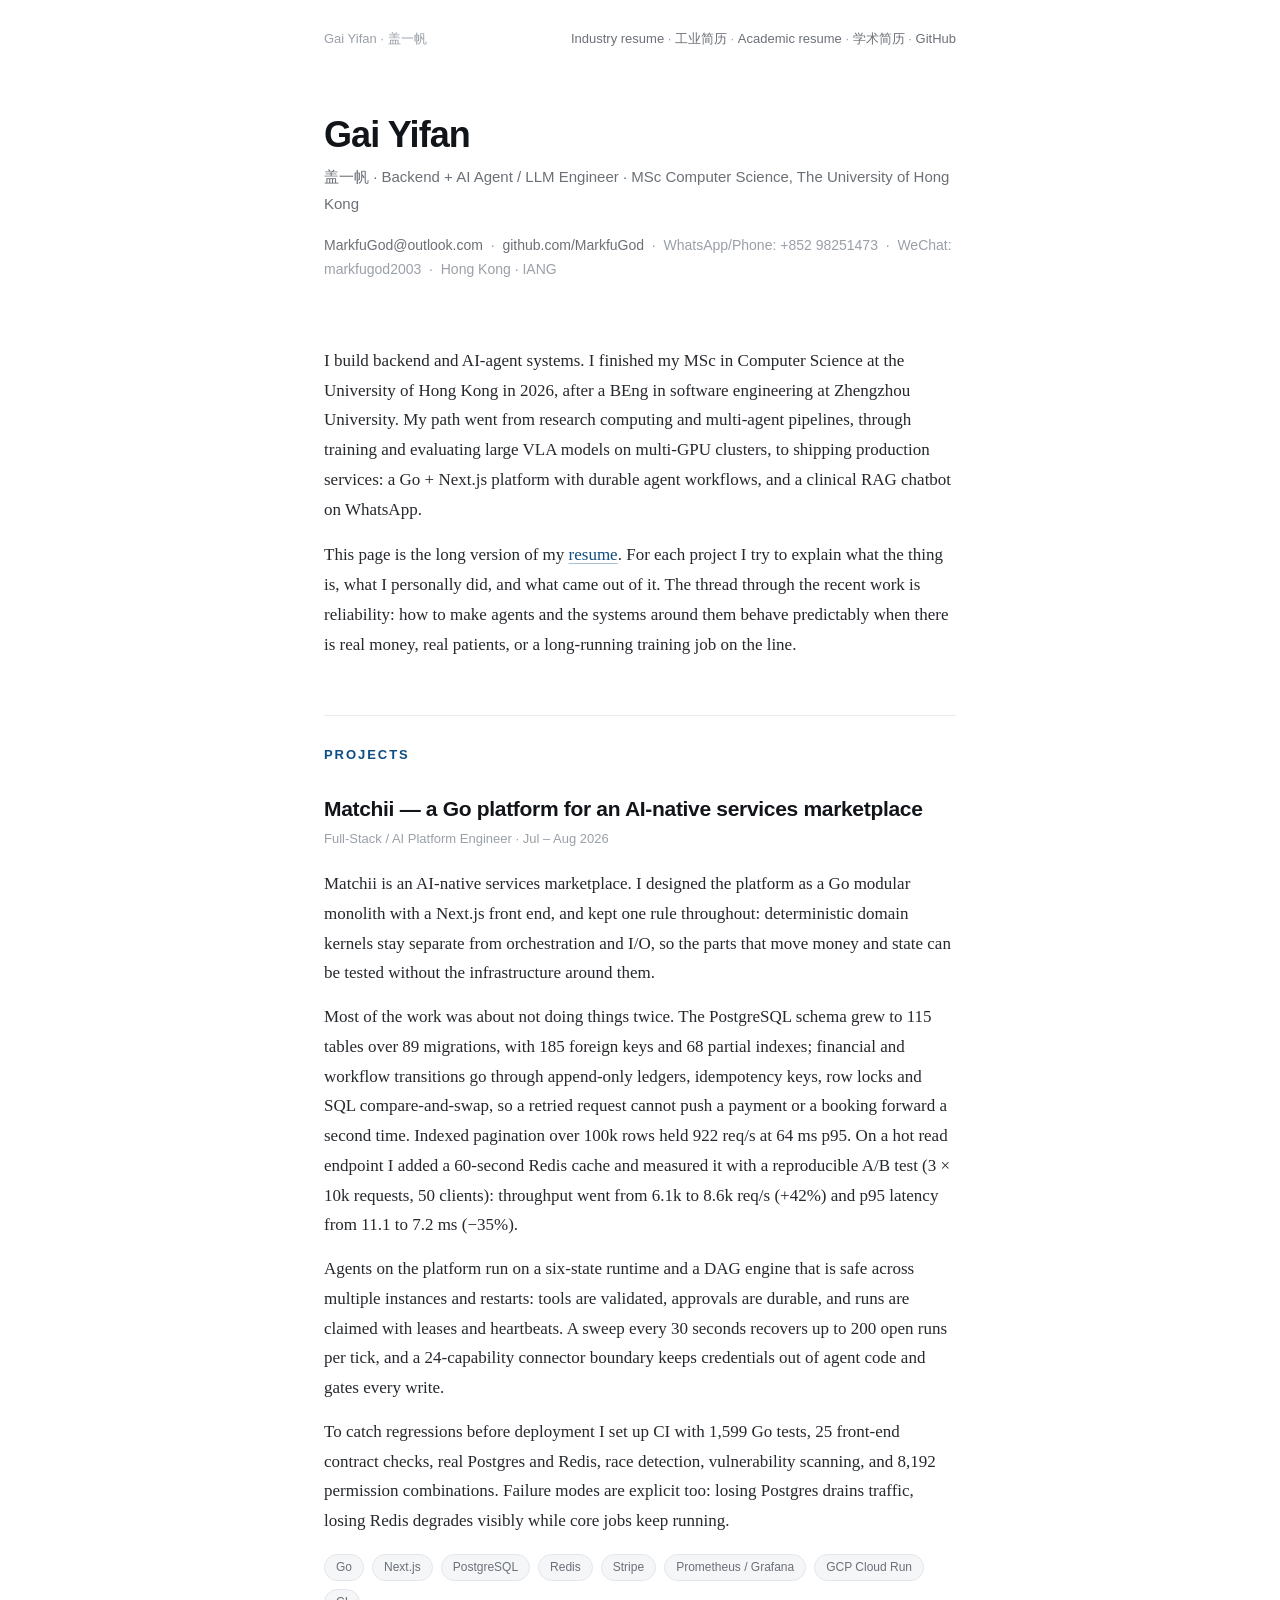
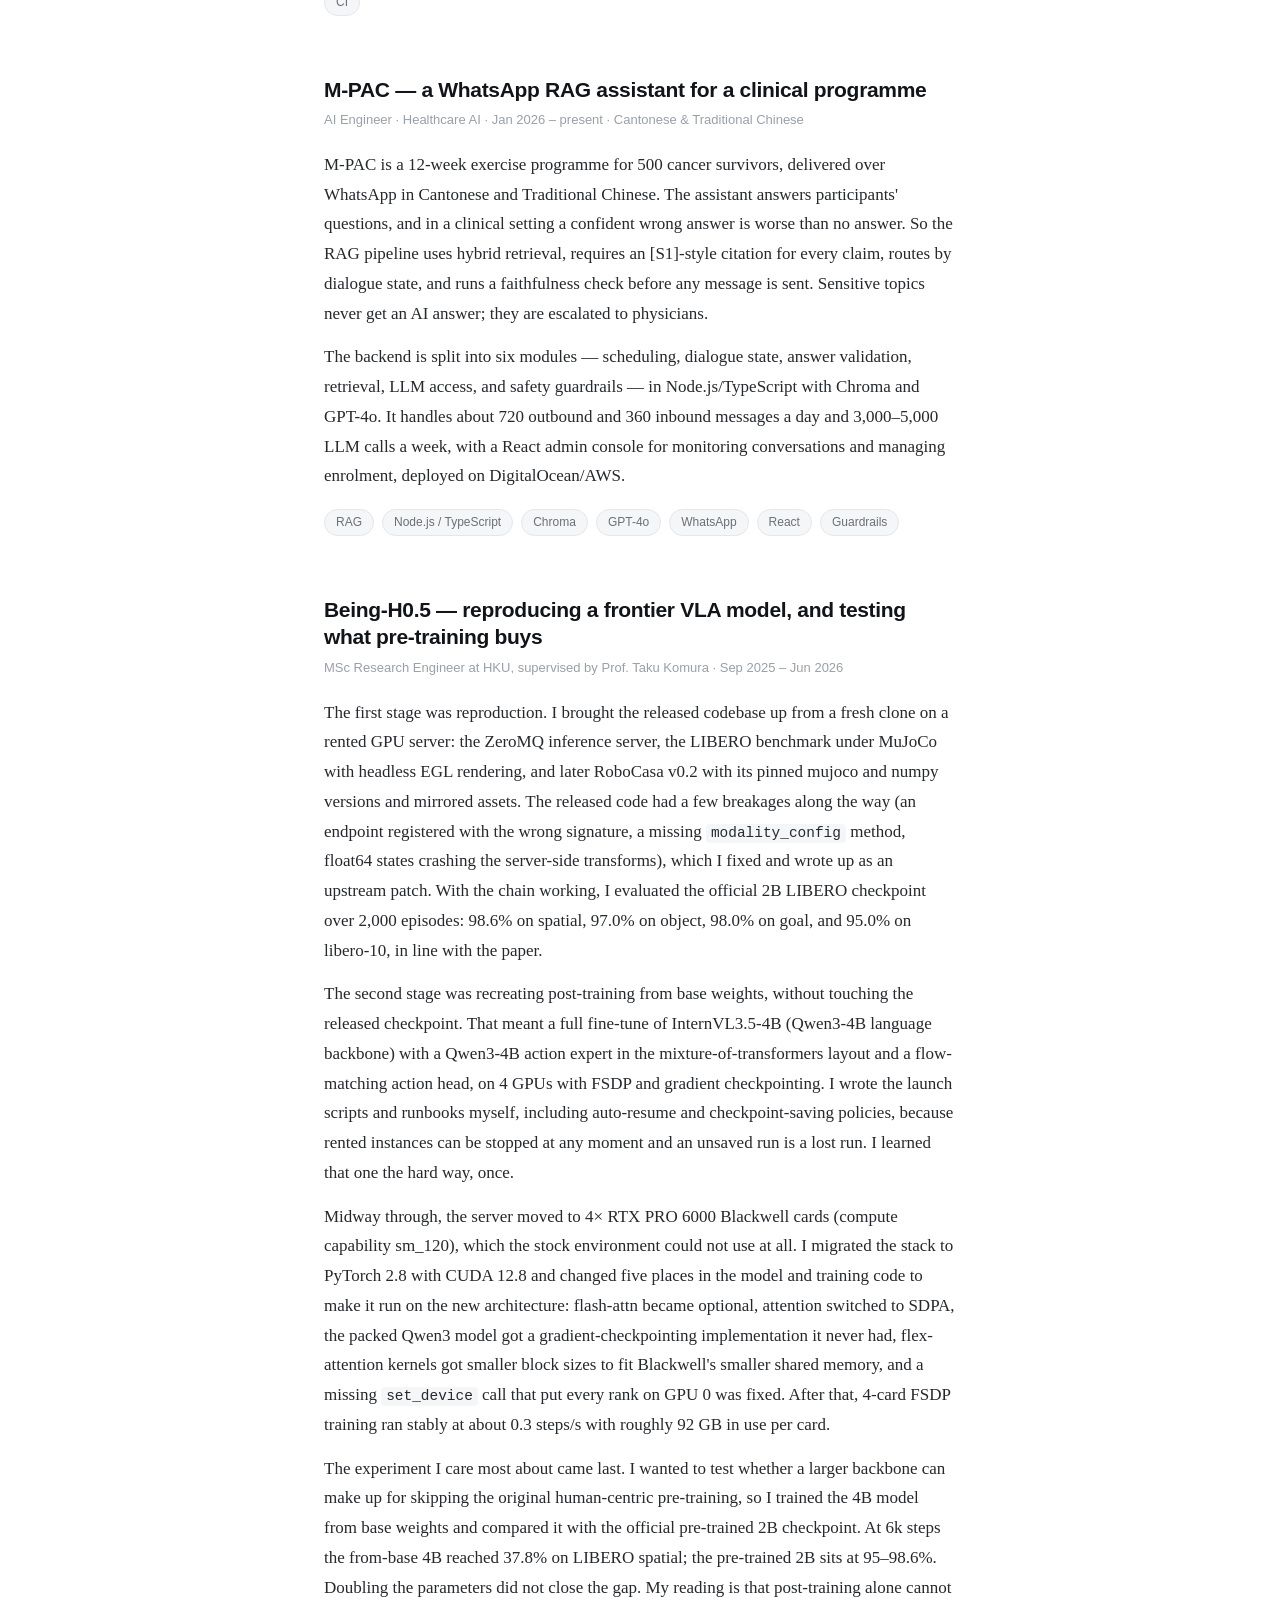
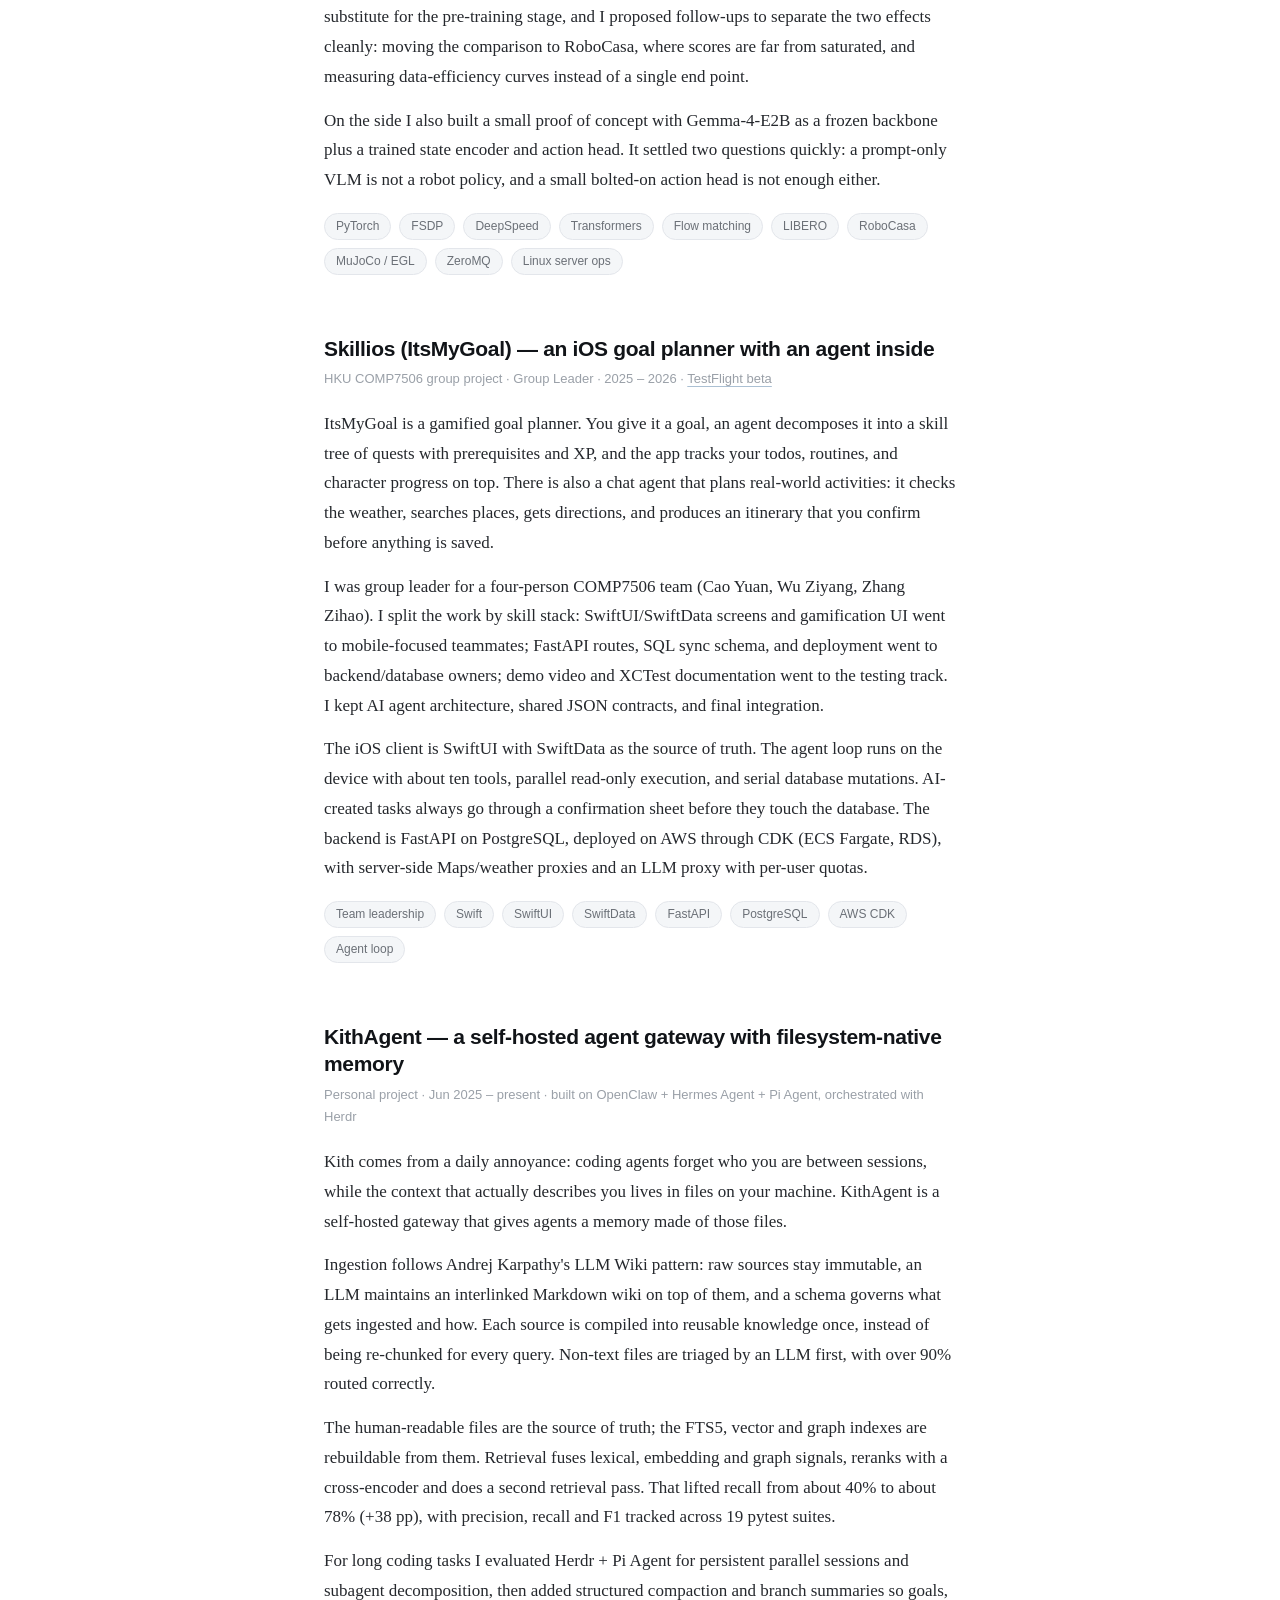
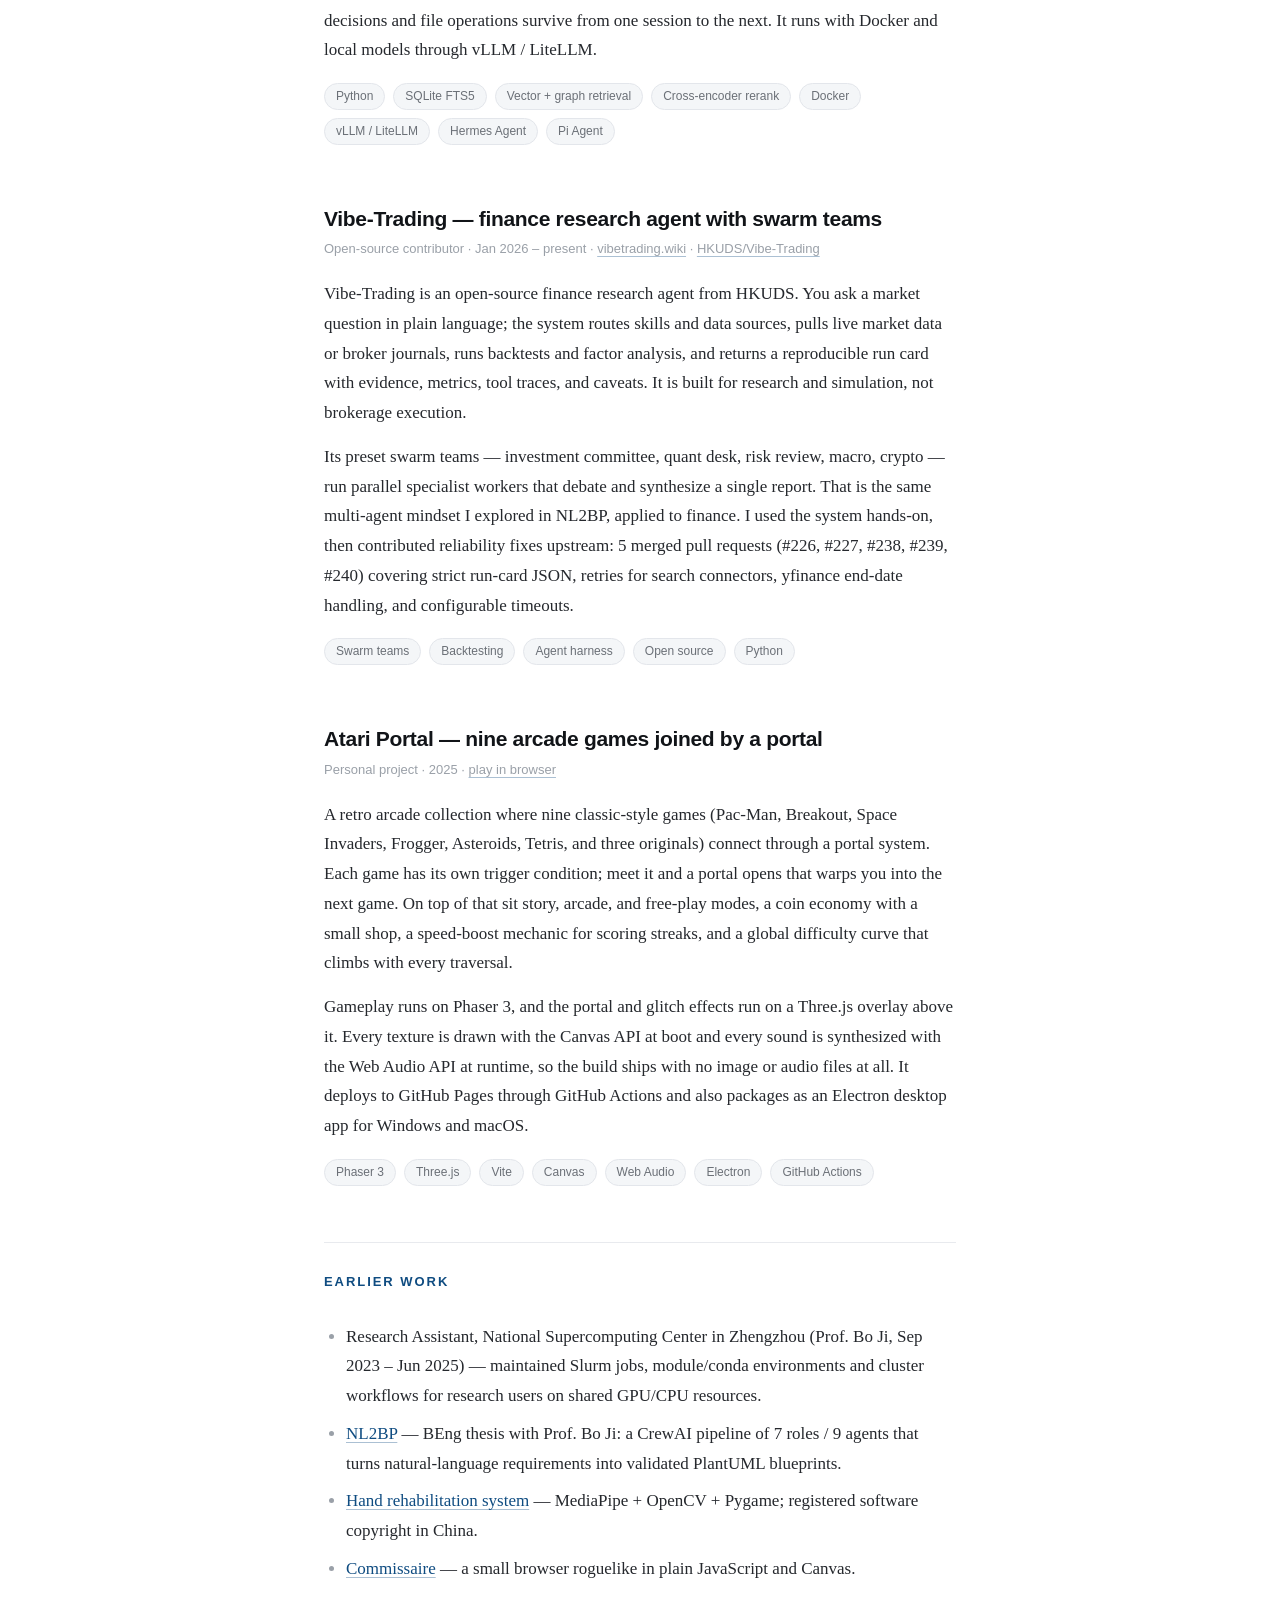
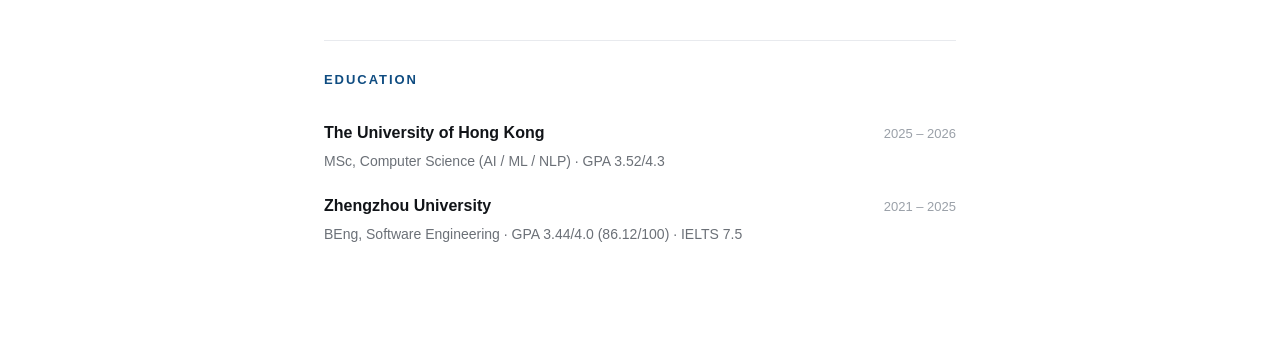
==== commit 923d28e8: "Update profile, academic resumes and Vibe-Trading highlight to October 2026 content." ====
--- a/index.html
+++ b/index.html
@@ -20,30 +20,49 @@
 
     <header class="hero">
         <h1>Gai Yifan</h1>
-        <p class="tagline">盖一帆 · MSc Computer Science, The University of Hong Kong</p>
+        <p class="tagline">盖一帆 · Backend + AI Agent / LLM Engineer · MSc Computer Science, The University of Hong Kong</p>
         <p class="links">
             <a href="mailto:MarkfuGod@outlook.com">MarkfuGod@outlook.com</a>
             &nbsp;·&nbsp; <a href="https://github.com/MarkfuGod" target="_blank">github.com/MarkfuGod</a>
             &nbsp;·&nbsp; WhatsApp/Phone: +852 98251473
             &nbsp;·&nbsp; WeChat: markfugod2003
+            &nbsp;·&nbsp; Hong Kong · IANG
         </p>
     </header>
 
     <section class="intro">
-        <p>I am an MSc student in Computer Science at the University of Hong Kong. Before that I studied software engineering at Zhengzhou University, and since 2023 most of my time has gone into machine learning: transformers, diffusion models, and the training and evaluation pipelines around them.</p>
-        <p>This page is the long version of my <a href="index_en.html">resume</a>. For each project I try to explain what the thing is, what I personally did, and what came out of it. One question runs through the recent work: how much of current progress in ML comes from careful design, and how much from compute? The first project below is where that question became concrete for me.</p>
+        <p>I build backend and AI-agent systems. I finished my MSc in Computer Science at the University of Hong Kong in 2026, after a BEng in software engineering at Zhengzhou University. My path went from research computing and multi-agent pipelines, through training and evaluating large VLA models on multi-GPU clusters, to shipping production services: a Go + Next.js platform with durable agent workflows, and a clinical RAG chatbot on WhatsApp.</p>
+        <p>This page is the long version of my <a href="index_en_industrial.html">resume</a>. For each project I try to explain what the thing is, what I personally did, and what came out of it. The thread through the recent work is reliability: how to make agents and the systems around them behave predictably when there is real money, real patients, or a long-running training job on the line.</p>
     </section>
 
     <section>
         <h2>Projects</h2>
 
         <article class="project">
+            <h3>Matchii — a Go platform for an AI-native services marketplace</h3>
+            <div class="when">Full-Stack / AI Platform Engineer · Jul – Aug 2026</div>
+            <p>Matchii is an AI-native services marketplace. I designed the platform as a Go modular monolith with a Next.js front end, and kept one rule throughout: deterministic domain kernels stay separate from orchestration and I/O, so the parts that move money and state can be tested without the infrastructure around them.</p>
+            <p>Most of the work was about not doing things twice. The PostgreSQL schema grew to 115 tables over 89 migrations, with 185 foreign keys and 68 partial indexes; financial and workflow transitions go through append-only ledgers, idempotency keys, row locks and SQL compare-and-swap, so a retried request cannot push a payment or a booking forward a second time. Indexed pagination over 100k rows held 922 req/s at 64 ms p95. On a hot read endpoint I added a 60-second Redis cache and measured it with a reproducible A/B test (3 × 10k requests, 50 clients): throughput went from 6.1k to 8.6k req/s (+42%) and p95 latency from 11.1 to 7.2 ms (−35%).</p>
+            <p>Agents on the platform run on a six-state runtime and a DAG engine that is safe across multiple instances and restarts: tools are validated, approvals are durable, and runs are claimed with leases and heartbeats. A sweep every 30 seconds recovers up to 200 open runs per tick, and a 24-capability connector boundary keeps credentials out of agent code and gates every write.</p>
+            <p>To catch regressions before deployment I set up CI with 1,599 Go tests, 25 front-end contract checks, real Postgres and Redis, race detection, vulnerability scanning, and 8,192 permission combinations. Failure modes are explicit too: losing Postgres drains traffic, losing Redis degrades visibly while core jobs keep running.</p>
+            <div class="chips"><span>Go</span><span>Next.js</span><span>PostgreSQL</span><span>Redis</span><span>Stripe</span><span>Prometheus / Grafana</span><span>GCP Cloud Run</span><span>CI</span></div>
+        </article>
+
+        <article class="project">
+            <h3>M-PAC — a WhatsApp RAG assistant for a clinical programme</h3>
+            <div class="when">AI Engineer · Healthcare AI · Jan 2026 – present · Cantonese &amp; Traditional Chinese</div>
+            <p>M-PAC is a 12-week exercise programme for 500 cancer survivors, delivered over WhatsApp in Cantonese and Traditional Chinese. The assistant answers participants' questions, and in a clinical setting a confident wrong answer is worse than no answer. So the RAG pipeline uses hybrid retrieval, requires an [S1]-style citation for every claim, routes by dialogue state, and runs a faithfulness check before any message is sent. Sensitive topics never get an AI answer; they are escalated to physicians.</p>
+            <p>The backend is split into six modules — scheduling, dialogue state, answer validation, retrieval, LLM access, and safety guardrails — in Node.js/TypeScript with Chroma and GPT-4o. It handles about 720 outbound and 360 inbound messages a day and 3,000–5,000 LLM calls a week, with a React admin console for monitoring conversations and managing enrolment, deployed on DigitalOcean/AWS.</p>
+            <div class="chips"><span>RAG</span><span>Node.js / TypeScript</span><span>Chroma</span><span>GPT-4o</span><span>WhatsApp</span><span>React</span><span>Guardrails</span></div>
+        </article>
+
+        <article class="project">
             <h3>Being-H0.5 — reproducing a frontier VLA model, and testing what pre-training buys</h3>
-            <div class="when">MSc project at HKU, supervised by Prof. Taku Komura · 2025 – 2026</div>
+            <div class="when">MSc Research Engineer at HKU, supervised by Prof. Taku Komura · Sep 2025 – Jun 2026</div>
             <p>The first stage was reproduction. I brought the released codebase up from a fresh clone on a rented GPU server: the ZeroMQ inference server, the LIBERO benchmark under MuJoCo with headless EGL rendering, and later RoboCasa v0.2 with its pinned mujoco and numpy versions and mirrored assets. The released code had a few breakages along the way (an endpoint registered with the wrong signature, a missing <code>modality_config</code> method, float64 states crashing the server-side transforms), which I fixed and wrote up as an upstream patch. With the chain working, I evaluated the official 2B LIBERO checkpoint over 2,000 episodes: 98.6% on spatial, 97.0% on object, 98.0% on goal, and 95.0% on libero-10, in line with the paper.</p>
             <p>The second stage was recreating post-training from base weights, without touching the released checkpoint. That meant a full fine-tune of InternVL3.5-4B (Qwen3-4B language backbone) with a Qwen3-4B action expert in the mixture-of-transformers layout and a flow-matching action head, on 4 GPUs with FSDP and gradient checkpointing. I wrote the launch scripts and runbooks myself, including auto-resume and checkpoint-saving policies, because rented instances can be stopped at any moment and an unsaved run is a lost run. I learned that one the hard way, once.</p>
             <p>Midway through, the server moved to 4× RTX PRO 6000 Blackwell cards (compute capability sm_120), which the stock environment could not use at all. I migrated the stack to PyTorch 2.8 with CUDA 12.8 and changed five places in the model and training code to make it run on the new architecture: flash-attn became optional, attention switched to SDPA, the packed Qwen3 model got a gradient-checkpointing implementation it never had, flex-attention kernels got smaller block sizes to fit Blackwell's smaller shared memory, and a missing <code>set_device</code> call that put every rank on GPU 0 was fixed. After that, 4-card FSDP training ran stably at about 0.3 steps/s with roughly 92 GB in use per card.</p>
-            <p>The experiment I care most about came last. I wanted to test whether a larger backbone can make up for skipping the original human-centric pre-training, so I trained the 4B model from base weights and compared it with the official pre-trained 2B checkpoint. At 6k steps the from-base 4B reached 37.8% on LIBERO spatial; the pre-trained 2B sits at 95–98.6%. Doubling the parameters did not close the gap. My reading is that post-training alone cannot substitute for the pre-training stage, and I proposed follow-ups to separate the two effects cleanly: moving the comparison to RoboCasa, where scores are far from saturated, and measuring data-efficiency curves instead of a single end point. That RoboCasa run is in progress now.</p>
+            <p>The experiment I care most about came last. I wanted to test whether a larger backbone can make up for skipping the original human-centric pre-training, so I trained the 4B model from base weights and compared it with the official pre-trained 2B checkpoint. At 6k steps the from-base 4B reached 37.8% on LIBERO spatial; the pre-trained 2B sits at 95–98.6%. Doubling the parameters did not close the gap. My reading is that post-training alone cannot substitute for the pre-training stage, and I proposed follow-ups to separate the two effects cleanly: moving the comparison to RoboCasa, where scores are far from saturated, and measuring data-efficiency curves instead of a single end point.</p>
             <p>On the side I also built a small proof of concept with Gemma-4-E2B as a frozen backbone plus a trained state encoder and action head. It settled two questions quickly: a prompt-only VLM is not a robot policy, and a small bolted-on action head is not enough either.</p>
             <div class="chips"><span>PyTorch</span><span>FSDP</span><span>DeepSpeed</span><span>Transformers</span><span>Flow matching</span><span>LIBERO</span><span>RoboCasa</span><span>MuJoCo / EGL</span><span>ZeroMQ</span><span>Linux server ops</span></div>
         </article>
@@ -58,21 +77,21 @@
         </article>
 
         <article class="project">
-            <h3><a href="https://github.com/MarkfuGod/KithAgent" target="_blank">KithAgent</a> — a local memory layer for agents</h3>
-            <div class="when">Personal project · 2025 – 2026</div>
-            <p>Kith comes from a daily annoyance: tools like Cursor and Claude Code forget who you are between sessions, while the context that actually describes you lives in files on your machine. Kith is a memory system that runs locally. You choose which folders it may scan; it indexes them, asks an LLM to triage every file into high, medium, low, or skip, and then spends its summarization budget by priority. Files that reveal your projects and preferences get understood first; caches, build artifacts, and vendor code get skipped instead of wasting tokens.</p>
-            <p>The daemon watches whether you are active and schedules its own background work, so the heavy summarization runs while you are away from the machine. Memory lives in a local SQLite store under <code>~/.agent_sys</code>, and retrieval is hybrid: exact file lookup when you know what you want, RAG when you do not. Everything is exposed through a local syscall API over Unix socket and HTTP with token auth, plus a Python client SDK, so any agent can ask what you have been working on and what matters now. I also wrote Cursor and Claude Code skills that plug into it, a web dashboard for triage and RAG control, and an Electron companion app.</p>
-            <p>It works with local Ollama models or any OpenAI-compatible or Anthropic API. Nothing leaves the machine except the model calls you configure, and the optional browser ingestion reads only titles and bookmarks, never cookies, sessions, or passwords.</p>
-            <div class="chips"><span>Python</span><span>asyncio</span><span>SQLite</span><span>HTTP + Unix socket API</span><span>Electron</span><span>React</span><span>Ollama / OpenAI-compatible APIs</span></div>
+            <h3><a href="https://github.com/MarkfuGod/KithAgent" target="_blank">KithAgent</a> — a self-hosted agent gateway with filesystem-native memory</h3>
+            <div class="when">Personal project · Jun 2025 – present · built on OpenClaw + Hermes Agent + Pi Agent, orchestrated with Herdr</div>
+            <p>Kith comes from a daily annoyance: coding agents forget who you are between sessions, while the context that actually describes you lives in files on your machine. KithAgent is a self-hosted gateway that gives agents a memory made of those files.</p>
+            <p>Ingestion follows Andrej Karpathy's LLM Wiki pattern: raw sources stay immutable, an LLM maintains an interlinked Markdown wiki on top of them, and a schema governs what gets ingested and how. Each source is compiled into reusable knowledge once, instead of being re-chunked for every query. Non-text files are triaged by an LLM first, with over 90% routed correctly.</p>
+            <p>The human-readable files are the source of truth; the FTS5, vector and graph indexes are rebuildable from them. Retrieval fuses lexical, embedding and graph signals, reranks with a cross-encoder and does a second retrieval pass. That lifted recall from about 40% to about 78% (+38 pp), with precision, recall and F1 tracked across 19 pytest suites.</p>
+            <p>For long coding tasks I evaluated Herdr + Pi Agent for persistent parallel sessions and subagent decomposition, then added structured compaction and branch summaries so goals, decisions and file operations survive from one session to the next. It runs with Docker and local models through vLLM / LiteLLM.</p>
+            <div class="chips"><span>Python</span><span>SQLite FTS5</span><span>Vector + graph retrieval</span><span>Cross-encoder rerank</span><span>Docker</span><span>vLLM / LiteLLM</span><span>Hermes Agent</span><span>Pi Agent</span></div>
         </article>
 
         <article class="project">
             <h3><a href="Vibe-Trading-Project-Highlight_en.html">Vibe-Trading</a> — finance research agent with swarm teams</h3>
-            <div class="when">Hands-on training · 2026 · <a href="https://vibetrading.wiki/home/" target="_blank">vibetrading.wiki</a> · <a href="https://github.com/HKUDS/Vibe-Trading" target="_blank">HKUDS/Vibe-Trading</a></div>
+            <div class="when">Open-source contributor · Jan 2026 – present · <a href="https://vibetrading.wiki/home/" target="_blank">vibetrading.wiki</a> · <a href="https://github.com/HKUDS/Vibe-Trading" target="_blank">HKUDS/Vibe-Trading</a></div>
             <p>Vibe-Trading is an open-source finance research agent from HKUDS. You ask a market question in plain language; the system routes skills and data sources, pulls live market data or broker journals, runs backtests and factor analysis, and returns a reproducible run card with evidence, metrics, tool traces, and caveats. It is built for research and simulation, not brokerage execution.</p>
-            <p>My work focuses on orchestrating preset swarm teams — investment committee, quant desk, risk review, macro, crypto — where parallel specialist workers debate and synthesize a single research report. Simple prompts stay on a single agent with tool-batched runs; complex questions spawn a team. This is the same multi-agent orchestration mindset I explored in NL2BP, applied to finance instead of UML blueprint generation.</p>
-            <p>I also connect this stack to broader agent tooling: daily use of Cursor, Claude Code, Codex, and OpenCode for harness engineering; a deep architecture study of <a href="https://github.com/NousResearch/hermes-agent" target="_blank">Hermes Agent</a> (gateway/session routing, messaging adapters) that feeds back into <a href="https://github.com/MarkfuGod/KithAgent" target="_blank">KithAgent</a>. Live product proof points: <a href="https://testflight.apple.com/join/FVfXajpn" target="_blank">Skillios on TestFlight</a>.</p>
-            <div class="chips"><span>Swarm teams</span><span>Backtesting</span><span>Agent harness</span><span>Shadow account</span><span>Hermes Agent</span><span>Cursor / Codex</span></div>
+            <p>Its preset swarm teams — investment committee, quant desk, risk review, macro, crypto — run parallel specialist workers that debate and synthesize a single report. That is the same multi-agent mindset I explored in NL2BP, applied to finance. I used the system hands-on, then contributed reliability fixes upstream: 5 merged pull requests (#226, #227, #238, #239, #240) covering strict run-card JSON, retries for search connectors, yfinance end-date handling, and configurable timeouts.</p>
+            <div class="chips"><span>Swarm teams</span><span>Backtesting</span><span>Agent harness</span><span>Open source</span><span>Python</span></div>
         </article>
 
         <article class="project">
@@ -87,7 +106,8 @@
     <section>
         <h2>Earlier work</h2>
         <ul>
-            <li><a href="NL2BP-Project-Highlight_en.html">NL2BP</a> — BEng thesis with Prof. Bo Ji: a multi-agent pipeline (CrewAI) that turns natural-language requirements into PlantUML blueprints.</li>
+            <li>Research Assistant, National Supercomputing Center in Zhengzhou (Prof. Bo Ji, Sep 2023 – Jun 2025) — maintained Slurm jobs, module/conda environments and cluster workflows for research users on shared GPU/CPU resources.</li>
+            <li><a href="NL2BP-Project-Highlight_en.html">NL2BP</a> — BEng thesis with Prof. Bo Ji: a CrewAI pipeline of 7 roles / 9 agents that turns natural-language requirements into validated PlantUML blueprints.</li>
             <li><a href="https://github.com/MarkfuGod/Hand-Recovery-And-Fatigue-Relief-Using-Mediapipe" target="_blank">Hand rehabilitation system</a> — MediaPipe + OpenCV + Pygame; registered software copyright in China.</li>
             <li><a href="https://github.com/MarkfuGod/Commissaire" target="_blank">Commissaire</a> — a small browser roguelike in plain JavaScript and Canvas.</li>
         </ul>
@@ -98,7 +118,7 @@
         <div class="item">
             <div class="head">
                 <span class="title">The University of Hong Kong</span>
-                <span class="date">2025 – present</span>
+                <span class="date">2025 – 2026</span>
             </div>
             <div class="sub">MSc, Computer Science (AI / ML / NLP) · GPA 3.52/4.3</div>
         </div>
@@ -107,7 +127,7 @@
                 <span class="title">Zhengzhou University</span>
                 <span class="date">2021 – 2025</span>
             </div>
-            <div class="sub">BEng, Software Engineering · GPA 3.44/4.0 · IELTS 7.5</div>
+            <div class="sub">BEng, Software Engineering · GPA 3.44/4.0 (86.12/100) · IELTS 7.5</div>
         </div>
     </section>
 </body>
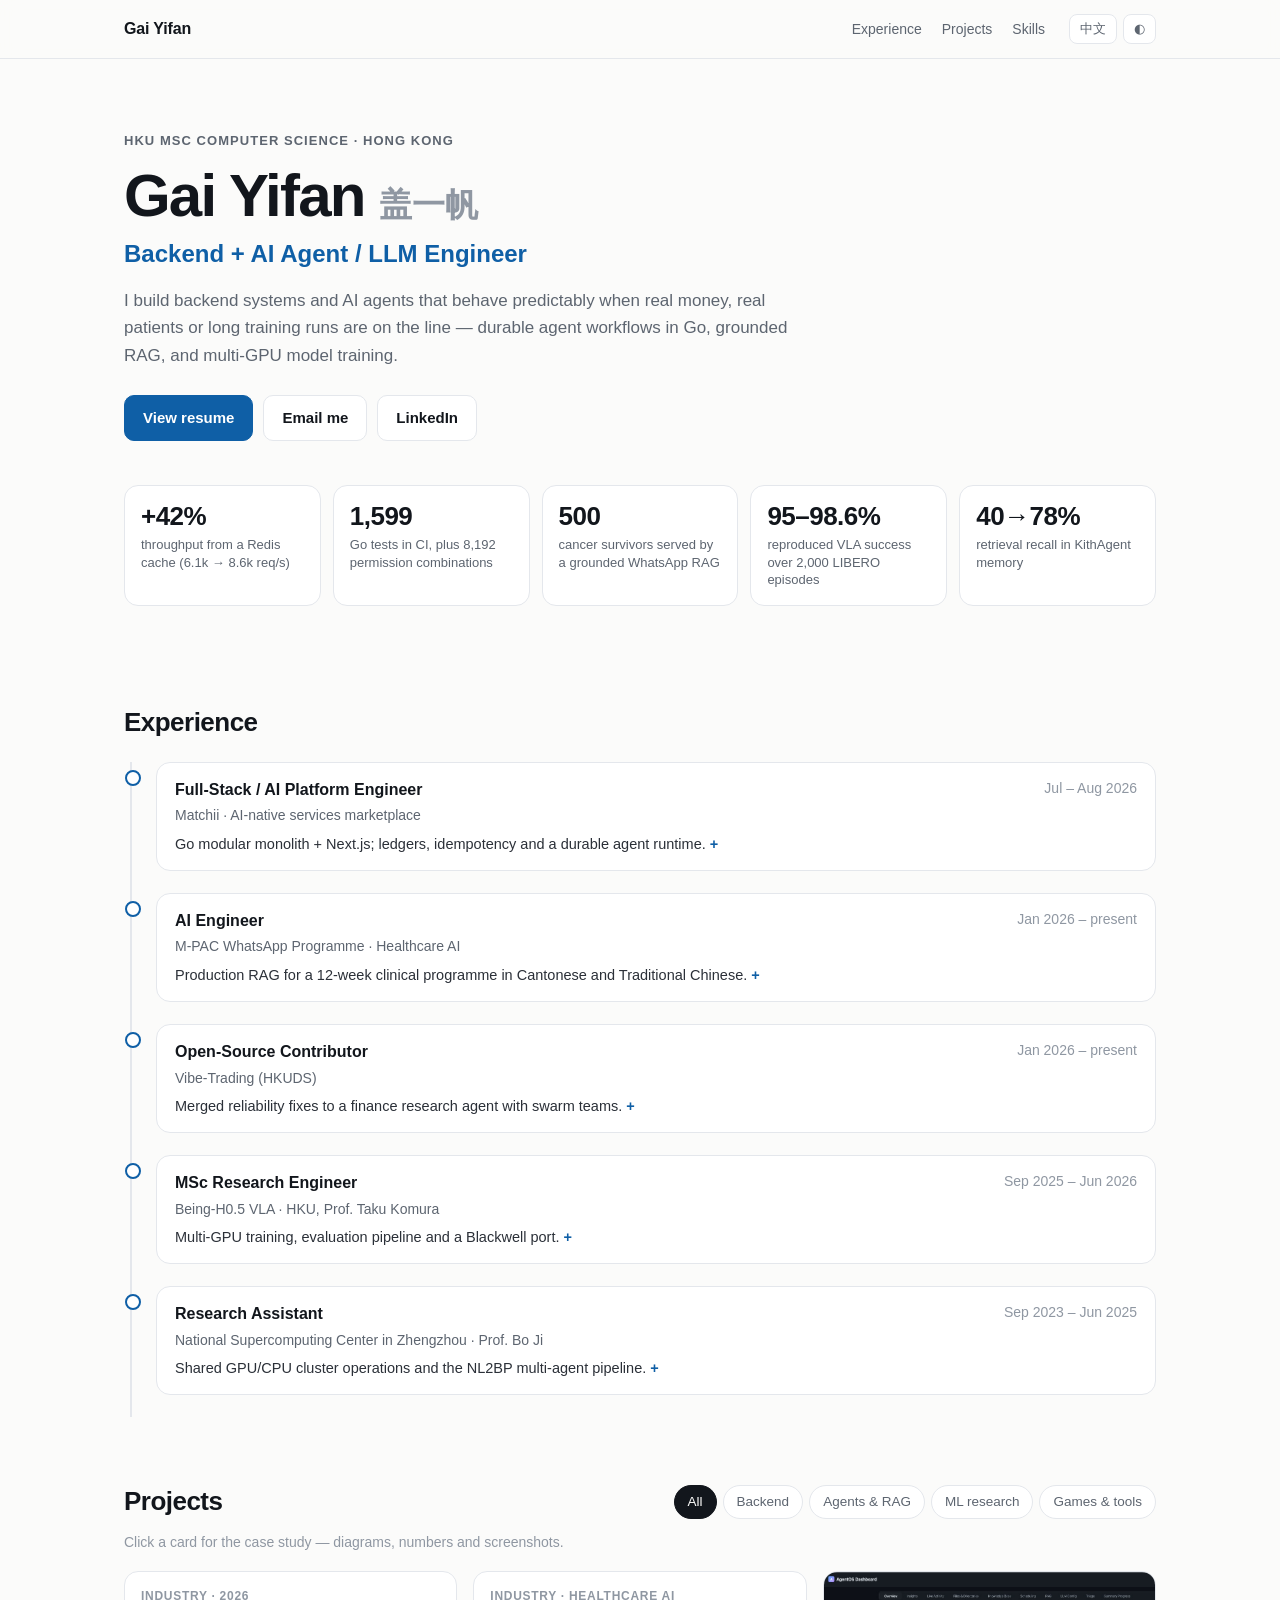
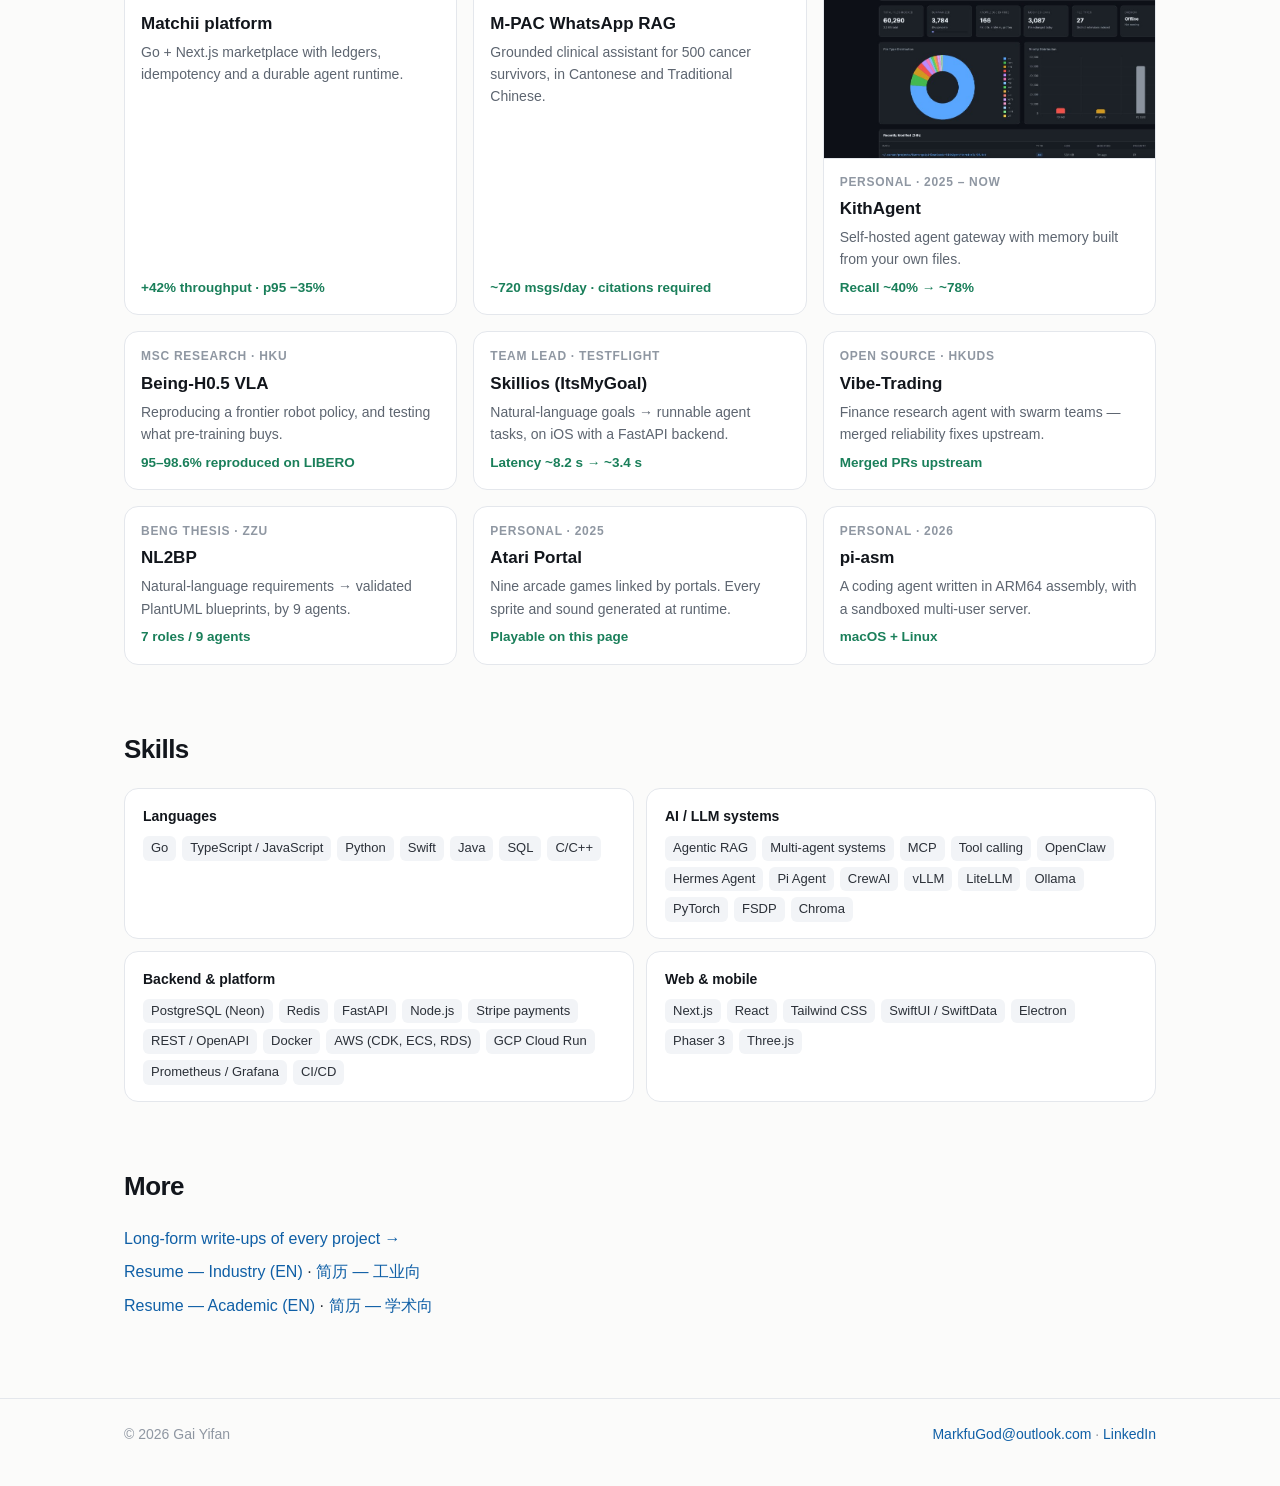
==== commit 00658a91: "Add interactive portfolio homepage; move long-form profile to profile.html." ====
--- a/index.html
+++ b/index.html
@@ -3,132 +3,93 @@
 <head>
     <meta charset="UTF-8">
     <meta name="viewport" content="width=device-width, initial-scale=1.0">
-    <title>Gai Yifan</title>
-    <link rel="stylesheet" href="profile.css">
+    <title>Gai Yifan — Backend + AI Agent Engineer</title>
+    <meta name="description" content="Gai Yifan (盖一帆) — Backend + AI Agent / LLM Engineer, HKU MSc Computer Science. Projects, experience and case studies.">
+    <link rel="stylesheet" href="assets/site.css">
+    <script>
+        try { var th = localStorage.getItem('theme'); if (th) document.documentElement.dataset.theme = th; } catch (e) {}
+    </script>
 </head>
-<body class="profile">
-    <nav class="nav">
-        <span>Gai Yifan · 盖一帆</span>
-        <span>
-            <a href="index_en_industrial.html">Industry resume</a> ·
-            <a href="index_zh_industrial.html">工业简历</a> ·
-            <a href="index_en.html">Academic resume</a> ·
-            <a href="index_zh.html">学术简历</a> ·
-            <a href="https://github.com/MarkfuGod" target="_blank">GitHub</a>
-        </span>
-    </nav>
-
-    <header class="hero">
-        <h1>Gai Yifan</h1>
-        <p class="tagline">盖一帆 · Backend + AI Agent / LLM Engineer · MSc Computer Science, The University of Hong Kong</p>
-        <p class="links">
-            <a href="mailto:MarkfuGod@outlook.com">MarkfuGod@outlook.com</a>
-            &nbsp;·&nbsp; <a href="https://github.com/MarkfuGod" target="_blank">github.com/MarkfuGod</a>
-            &nbsp;·&nbsp; WhatsApp/Phone: +852 98251473
-            &nbsp;·&nbsp; WeChat: markfugod2003
-            &nbsp;·&nbsp; Hong Kong · IANG
-        </p>
+<body>
+    <header class="topbar">
+        <div class="wrap topbar-in">
+            <a class="brand" href="#top">Gai Yifan</a>
+            <nav class="topnav">
+                <a href="#work" data-i18n="nav.work">Experience</a>
+                <a href="#projects" data-i18n="nav.projects">Projects</a>
+                <a href="#skills" data-i18n="nav.skills">Skills</a>
+            </nav>
+            <div class="tools">
+                <button class="tool" id="langBtn" type="button" aria-label="Switch language">中文</button>
+                <button class="tool" id="themeBtn" type="button" aria-label="Toggle dark mode">◐</button>
+            </div>
+        </div>
     </header>
 
-    <section class="intro">
-        <p>I build backend and AI-agent systems. I finished my MSc in Computer Science at the University of Hong Kong in 2026, after a BEng in software engineering at Zhengzhou University. My path went from research computing and multi-agent pipelines, through training and evaluating large VLA models on multi-GPU clusters, to shipping production services: a Go + Next.js platform with durable agent workflows, and a clinical RAG chatbot on WhatsApp.</p>
-        <p>This page is the long version of my <a href="index_en_industrial.html">resume</a>. For each project I try to explain what the thing is, what I personally did, and what came out of it. The thread through the recent work is reliability: how to make agents and the systems around them behave predictably when there is real money, real patients, or a long-running training job on the line.</p>
-    </section>
+    <main id="top">
+        <section class="hero wrap">
+            <p class="eyebrow" data-i18n="hero.eyebrow">HKU MSc Computer Science · Hong Kong</p>
+            <h1><span data-i18n="hero.name">Gai Yifan</span> <span class="alt" data-i18n="hero.alt">盖一帆</span></h1>
+            <p class="role" data-i18n="hero.role">Backend + AI Agent / LLM Engineer</p>
+            <p class="lede" data-i18n="hero.lede">I build backend systems and AI agents that behave predictably when real money, real patients or long training runs are on the line — durable agent workflows in Go, grounded RAG, and multi-GPU model training.</p>
+            <div class="cta">
+                <a class="btn primary" id="resumeBtn" href="index_en_industrial.html" data-i18n="hero.resume">View resume</a>
+                <a class="btn" href="mailto:MarkfuGod@outlook.com" data-i18n="hero.email">Email me</a>
+                <a class="btn" href="https://www.linkedin.com/in/gai-yifan/" target="_blank" rel="noopener">LinkedIn</a>
+            </div>
+            <div class="stats" id="stats"></div>
+        </section>
 
-    <section>
-        <h2>Projects</h2>
+        <section class="wrap block" id="work">
+            <h2 data-i18n="sec.work">Experience</h2>
+            <ol class="timeline" id="timeline"></ol>
+        </section>
 
-        <article class="project">
-            <h3>Matchii — a Go platform for an AI-native services marketplace</h3>
-            <div class="when">Full-Stack / AI Platform Engineer · Jul – Aug 2026</div>
-            <p>Matchii is an AI-native services marketplace. I designed the platform as a Go modular monolith with a Next.js front end, and kept one rule throughout: deterministic domain kernels stay separate from orchestration and I/O, so the parts that move money and state can be tested without the infrastructure around them.</p>
-            <p>Most of the work was about not doing things twice. The PostgreSQL schema grew to 115 tables over 89 migrations, with 185 foreign keys and 68 partial indexes; financial and workflow transitions go through append-only ledgers, idempotency keys, row locks and SQL compare-and-swap, so a retried request cannot push a payment or a booking forward a second time. Indexed pagination over 100k rows held 922 req/s at 64 ms p95. On a hot read endpoint I added a 60-second Redis cache and measured it with a reproducible A/B test (3 × 10k requests, 50 clients): throughput went from 6.1k to 8.6k req/s (+42%) and p95 latency from 11.1 to 7.2 ms (−35%).</p>
-            <p>Agents on the platform run on a six-state runtime and a DAG engine that is safe across multiple instances and restarts: tools are validated, approvals are durable, and runs are claimed with leases and heartbeats. A sweep every 30 seconds recovers up to 200 open runs per tick, and a 24-capability connector boundary keeps credentials out of agent code and gates every write.</p>
-            <p>To catch regressions before deployment I set up CI with 1,599 Go tests, 25 front-end contract checks, real Postgres and Redis, race detection, vulnerability scanning, and 8,192 permission combinations. Failure modes are explicit too: losing Postgres drains traffic, losing Redis degrades visibly while core jobs keep running.</p>
-            <div class="chips"><span>Go</span><span>Next.js</span><span>PostgreSQL</span><span>Redis</span><span>Stripe</span><span>Prometheus / Grafana</span><span>GCP Cloud Run</span><span>CI</span></div>
-        </article>
+        <section class="wrap block" id="projects">
+            <div class="sec-head">
+                <h2 data-i18n="sec.projects">Projects</h2>
+                <div class="filters" id="filters" role="tablist"></div>
+            </div>
+            <p class="hint" data-i18n="sec.projectsHint">Click a card for the case study — diagrams, numbers and screenshots.</p>
+            <div class="grid" id="grid"></div>
+        </section>
 
-        <article class="project">
-            <h3>M-PAC — a WhatsApp RAG assistant for a clinical programme</h3>
-            <div class="when">AI Engineer · Healthcare AI · Jan 2026 – present · Cantonese &amp; Traditional Chinese</div>
-            <p>M-PAC is a 12-week exercise programme for 500 cancer survivors, delivered over WhatsApp in Cantonese and Traditional Chinese. The assistant answers participants' questions, and in a clinical setting a confident wrong answer is worse than no answer. So the RAG pipeline uses hybrid retrieval, requires an [S1]-style citation for every claim, routes by dialogue state, and runs a faithfulness check before any message is sent. Sensitive topics never get an AI answer; they are escalated to physicians.</p>
-            <p>The backend is split into six modules — scheduling, dialogue state, answer validation, retrieval, LLM access, and safety guardrails — in Node.js/TypeScript with Chroma and GPT-4o. It handles about 720 outbound and 360 inbound messages a day and 3,000–5,000 LLM calls a week, with a React admin console for monitoring conversations and managing enrolment, deployed on DigitalOcean/AWS.</p>
-            <div class="chips"><span>RAG</span><span>Node.js / TypeScript</span><span>Chroma</span><span>GPT-4o</span><span>WhatsApp</span><span>React</span><span>Guardrails</span></div>
-        </article>
+        <section class="wrap block" id="skills">
+            <h2 data-i18n="sec.skills">Skills</h2>
+            <div class="skills" id="skillList"></div>
+        </section>
 
-        <article class="project">
-            <h3>Being-H0.5 — reproducing a frontier VLA model, and testing what pre-training buys</h3>
-            <div class="when">MSc Research Engineer at HKU, supervised by Prof. Taku Komura · Sep 2025 – Jun 2026</div>
-            <p>The first stage was reproduction. I brought the released codebase up from a fresh clone on a rented GPU server: the ZeroMQ inference server, the LIBERO benchmark under MuJoCo with headless EGL rendering, and later RoboCasa v0.2 with its pinned mujoco and numpy versions and mirrored assets. The released code had a few breakages along the way (an endpoint registered with the wrong signature, a missing <code>modality_config</code> method, float64 states crashing the server-side transforms), which I fixed and wrote up as an upstream patch. With the chain working, I evaluated the official 2B LIBERO checkpoint over 2,000 episodes: 98.6% on spatial, 97.0% on object, 98.0% on goal, and 95.0% on libero-10, in line with the paper.</p>
-            <p>The second stage was recreating post-training from base weights, without touching the released checkpoint. That meant a full fine-tune of InternVL3.5-4B (Qwen3-4B language backbone) with a Qwen3-4B action expert in the mixture-of-transformers layout and a flow-matching action head, on 4 GPUs with FSDP and gradient checkpointing. I wrote the launch scripts and runbooks myself, including auto-resume and checkpoint-saving policies, because rented instances can be stopped at any moment and an unsaved run is a lost run. I learned that one the hard way, once.</p>
-            <p>Midway through, the server moved to 4× RTX PRO 6000 Blackwell cards (compute capability sm_120), which the stock environment could not use at all. I migrated the stack to PyTorch 2.8 with CUDA 12.8 and changed five places in the model and training code to make it run on the new architecture: flash-attn became optional, attention switched to SDPA, the packed Qwen3 model got a gradient-checkpointing implementation it never had, flex-attention kernels got smaller block sizes to fit Blackwell's smaller shared memory, and a missing <code>set_device</code> call that put every rank on GPU 0 was fixed. After that, 4-card FSDP training ran stably at about 0.3 steps/s with roughly 92 GB in use per card.</p>
-            <p>The experiment I care most about came last. I wanted to test whether a larger backbone can make up for skipping the original human-centric pre-training, so I trained the 4B model from base weights and compared it with the official pre-trained 2B checkpoint. At 6k steps the from-base 4B reached 37.8% on LIBERO spatial; the pre-trained 2B sits at 95–98.6%. Doubling the parameters did not close the gap. My reading is that post-training alone cannot substitute for the pre-training stage, and I proposed follow-ups to separate the two effects cleanly: moving the comparison to RoboCasa, where scores are far from saturated, and measuring data-efficiency curves instead of a single end point.</p>
-            <p>On the side I also built a small proof of concept with Gemma-4-E2B as a frozen backbone plus a trained state encoder and action head. It settled two questions quickly: a prompt-only VLM is not a robot policy, and a small bolted-on action head is not enough either.</p>
-            <div class="chips"><span>PyTorch</span><span>FSDP</span><span>DeepSpeed</span><span>Transformers</span><span>Flow matching</span><span>LIBERO</span><span>RoboCasa</span><span>MuJoCo / EGL</span><span>ZeroMQ</span><span>Linux server ops</span></div>
-        </article>
+        <section class="wrap block">
+            <h2 data-i18n="sec.more">More</h2>
+            <ul class="more">
+                <li><a href="profile.html" data-i18n="more.profile">Long-form write-ups of every project →</a></li>
+                <li><a href="index_en_industrial.html">Resume — Industry (EN)</a> · <a href="index_zh_industrial.html">简历 — 工业向</a></li>
+                <li><a href="index_en.html">Resume — Academic (EN)</a> · <a href="index_zh.html">简历 — 学术向</a></li>
+            </ul>
+        </section>
+    </main>
 
-        <article class="project">
-            <h3><a href="https://github.com/MarkfuGod/skillios" target="_blank">Skillios (ItsMyGoal)</a> — an iOS goal planner with an agent inside</h3>
-            <div class="when">HKU COMP7506 group project · Group Leader · 2025 – 2026 · <a href="https://testflight.apple.com/join/FVfXajpn" target="_blank">TestFlight beta</a></div>
-            <p>ItsMyGoal is a gamified goal planner. You give it a goal, an agent decomposes it into a skill tree of quests with prerequisites and XP, and the app tracks your todos, routines, and character progress on top. There is also a chat agent that plans real-world activities: it checks the weather, searches places, gets directions, and produces an itinerary that you confirm before anything is saved.</p>
-            <p>I was group leader for a four-person COMP7506 team (Cao Yuan, Wu Ziyang, Zhang Zihao). I split the work by skill stack: SwiftUI/SwiftData screens and gamification UI went to mobile-focused teammates; FastAPI routes, SQL sync schema, and deployment went to backend/database owners; demo video and XCTest documentation went to the testing track. I kept AI agent architecture, shared JSON contracts, and final integration.</p>
-            <p>The iOS client is SwiftUI with SwiftData as the source of truth. The agent loop runs on the device with about ten tools, parallel read-only execution, and serial database mutations. AI-created tasks always go through a confirmation sheet before they touch the database. The backend is FastAPI on PostgreSQL, deployed on AWS through CDK (ECS Fargate, RDS), with server-side Maps/weather proxies and an LLM proxy with per-user quotas.</p>
-            <div class="chips"><span>Team leadership</span><span>Swift</span><span>SwiftUI</span><span>SwiftData</span><span>FastAPI</span><span>PostgreSQL</span><span>AWS CDK</span><span>Agent loop</span></div>
-        </article>
+    <footer class="foot">
+        <div class="wrap foot-in">
+            <span>© 2026 Gai Yifan</span>
+            <span><a href="mailto:MarkfuGod@outlook.com">MarkfuGod@outlook.com</a> · <a href="https://www.linkedin.com/in/gai-yifan/" target="_blank" rel="noopener">LinkedIn</a></span>
+        </div>
+    </footer>
 
-        <article class="project">
-            <h3><a href="https://github.com/MarkfuGod/KithAgent" target="_blank">KithAgent</a> — a self-hosted agent gateway with filesystem-native memory</h3>
-            <div class="when">Personal project · Jun 2025 – present · built on OpenClaw + Hermes Agent + Pi Agent, orchestrated with Herdr</div>
-            <p>Kith comes from a daily annoyance: coding agents forget who you are between sessions, while the context that actually describes you lives in files on your machine. KithAgent is a self-hosted gateway that gives agents a memory made of those files.</p>
-            <p>Ingestion follows Andrej Karpathy's LLM Wiki pattern: raw sources stay immutable, an LLM maintains an interlinked Markdown wiki on top of them, and a schema governs what gets ingested and how. Each source is compiled into reusable knowledge once, instead of being re-chunked for every query. Non-text files are triaged by an LLM first, with over 90% routed correctly.</p>
-            <p>The human-readable files are the source of truth; the FTS5, vector and graph indexes are rebuildable from them. Retrieval fuses lexical, embedding and graph signals, reranks with a cross-encoder and does a second retrieval pass. That lifted recall from about 40% to about 78% (+38 pp), with precision, recall and F1 tracked across 19 pytest suites.</p>
-            <p>For long coding tasks I evaluated Herdr + Pi Agent for persistent parallel sessions and subagent decomposition, then added structured compaction and branch summaries so goals, decisions and file operations survive from one session to the next. It runs with Docker and local models through vLLM / LiteLLM.</p>
-            <div class="chips"><span>Python</span><span>SQLite FTS5</span><span>Vector + graph retrieval</span><span>Cross-encoder rerank</span><span>Docker</span><span>vLLM / LiteLLM</span><span>Hermes Agent</span><span>Pi Agent</span></div>
-        </article>
+    <dialog id="modal" aria-labelledby="mTitle">
+        <div class="m-in">
+            <button class="m-close" id="mClose" type="button" aria-label="Close">×</button>
+            <p class="m-meta" id="mMeta"></p>
+            <h3 id="mTitle"></h3>
+            <p class="m-sum" id="mSum"></p>
+            <div class="m-viz" id="mViz"></div>
+            <div class="m-cols" id="mBody"></div>
+            <div class="m-tags" id="mTags"></div>
+            <div class="m-links" id="mLinks"></div>
+        </div>
+    </dialog>
 
-        <article class="project">
-            <h3><a href="Vibe-Trading-Project-Highlight_en.html">Vibe-Trading</a> — finance research agent with swarm teams</h3>
-            <div class="when">Open-source contributor · Jan 2026 – present · <a href="https://vibetrading.wiki/home/" target="_blank">vibetrading.wiki</a> · <a href="https://github.com/HKUDS/Vibe-Trading" target="_blank">HKUDS/Vibe-Trading</a></div>
-            <p>Vibe-Trading is an open-source finance research agent from HKUDS. You ask a market question in plain language; the system routes skills and data sources, pulls live market data or broker journals, runs backtests and factor analysis, and returns a reproducible run card with evidence, metrics, tool traces, and caveats. It is built for research and simulation, not brokerage execution.</p>
-            <p>Its preset swarm teams — investment committee, quant desk, risk review, macro, crypto — run parallel specialist workers that debate and synthesize a single report. That is the same multi-agent mindset I explored in NL2BP, applied to finance. I used the system hands-on, then contributed reliability fixes upstream: 5 merged pull requests (#226, #227, #238, #239, #240) covering strict run-card JSON, retries for search connectors, yfinance end-date handling, and configurable timeouts.</p>
-            <div class="chips"><span>Swarm teams</span><span>Backtesting</span><span>Agent harness</span><span>Open source</span><span>Python</span></div>
-        </article>
-
-        <article class="project">
-            <h3><a href="https://github.com/MarkfuGod/atari-portal" target="_blank">Atari Portal</a> — nine arcade games joined by a portal</h3>
-            <div class="when">Personal project · 2025 · <a href="https://markfugod.github.io/atari-portal/" target="_blank">play in browser</a></div>
-            <p>A retro arcade collection where nine classic-style games (Pac-Man, Breakout, Space Invaders, Frogger, Asteroids, Tetris, and three originals) connect through a portal system. Each game has its own trigger condition; meet it and a portal opens that warps you into the next game. On top of that sit story, arcade, and free-play modes, a coin economy with a small shop, a speed-boost mechanic for scoring streaks, and a global difficulty curve that climbs with every traversal.</p>
-            <p>Gameplay runs on Phaser 3, and the portal and glitch effects run on a Three.js overlay above it. Every texture is drawn with the Canvas API at boot and every sound is synthesized with the Web Audio API at runtime, so the build ships with no image or audio files at all. It deploys to GitHub Pages through GitHub Actions and also packages as an Electron desktop app for Windows and macOS.</p>
-            <div class="chips"><span>Phaser 3</span><span>Three.js</span><span>Vite</span><span>Canvas</span><span>Web Audio</span><span>Electron</span><span>GitHub Actions</span></div>
-        </article>
-    </section>
-
-    <section>
-        <h2>Earlier work</h2>
-        <ul>
-            <li>Research Assistant, National Supercomputing Center in Zhengzhou (Prof. Bo Ji, Sep 2023 – Jun 2025) — maintained Slurm jobs, module/conda environments and cluster workflows for research users on shared GPU/CPU resources.</li>
-            <li><a href="NL2BP-Project-Highlight_en.html">NL2BP</a> — BEng thesis with Prof. Bo Ji: a CrewAI pipeline of 7 roles / 9 agents that turns natural-language requirements into validated PlantUML blueprints.</li>
-            <li><a href="https://github.com/MarkfuGod/Hand-Recovery-And-Fatigue-Relief-Using-Mediapipe" target="_blank">Hand rehabilitation system</a> — MediaPipe + OpenCV + Pygame; registered software copyright in China.</li>
-            <li><a href="https://github.com/MarkfuGod/Commissaire" target="_blank">Commissaire</a> — a small browser roguelike in plain JavaScript and Canvas.</li>
-        </ul>
-    </section>
-
-    <section>
-        <h2>Education</h2>
-        <div class="item">
-            <div class="head">
-                <span class="title">The University of Hong Kong</span>
-                <span class="date">2025 – 2026</span>
-            </div>
-            <div class="sub">MSc, Computer Science (AI / ML / NLP) · GPA 3.52/4.3</div>
-        </div>
-        <div class="item">
-            <div class="head">
-                <span class="title">Zhengzhou University</span>
-                <span class="date">2021 – 2025</span>
-            </div>
-            <div class="sub">BEng, Software Engineering · GPA 3.44/4.0 (86.12/100) · IELTS 7.5</div>
-        </div>
-    </section>
+    <noscript><p class="wrap">This page needs JavaScript for the project cards. The <a href="index_en_industrial.html">resume</a> and <a href="profile.html">long-form profile</a> work without it.</p></noscript>
+    <script src="assets/site.js"></script>
 </body>
 </html>
--- a/assets/site.css
+++ b/assets/site.css
@@ -0,0 +1,195 @@
+/* Portfolio homepage. Light/dark via tokens; no build step. */
+:root {
+    --bg: #fbfbfa;
+    --surface: #ffffff;
+    --surface-2: #f2f4f7;
+    --ink: #12161c;
+    --text: #2b3038;
+    --muted: #5d6570;
+    --faint: #8f97a2;
+    --line: #e4e7ec;
+    --accent: #0f5fa6;
+    --accent-ink: #ffffff;
+    --accent-soft: #e6f0fa;
+    --good: #1a7f5a;
+    --warn: #b4531a;
+    --shadow: 0 1px 2px rgba(16, 24, 40, .05), 0 8px 24px rgba(16, 24, 40, .06);
+    --sans: -apple-system, BlinkMacSystemFont, "Segoe UI", "Helvetica Neue", Arial, "PingFang SC", "Hiragino Sans GB", "Microsoft YaHei", sans-serif;
+    --mono: "SF Mono", Menlo, Consolas, monospace;
+    --r: 14px;
+}
+@media (prefers-color-scheme: dark) {
+    :root:not([data-theme="light"]) {
+        --bg: #0d1015; --surface: #141920; --surface-2: #1b212a; --ink: #f1f4f8; --text: #cdd3db;
+        --muted: #9aa3ae; --faint: #6c7581; --line: #262d37; --accent: #5aa9f0; --accent-ink: #08111c;
+        --accent-soft: #15263a; --good: #4cc38a; --warn: #f0a060; --shadow: 0 1px 2px rgba(0,0,0,.3), 0 8px 24px rgba(0,0,0,.35);
+    }
+}
+:root[data-theme="dark"] {
+    --bg: #0d1015; --surface: #141920; --surface-2: #1b212a; --ink: #f1f4f8; --text: #cdd3db;
+    --muted: #9aa3ae; --faint: #6c7581; --line: #262d37; --accent: #5aa9f0; --accent-ink: #08111c;
+    --accent-soft: #15263a; --good: #4cc38a; --warn: #f0a060; --shadow: 0 1px 2px rgba(0,0,0,.3), 0 8px 24px rgba(0,0,0,.35);
+}
+
+* { box-sizing: border-box; margin: 0; padding: 0; }
+html { scroll-behavior: smooth; scroll-padding-top: 70px; }
+body { background: var(--bg); color: var(--text); font: 16px/1.6 var(--sans); -webkit-font-smoothing: antialiased; }
+a { color: var(--accent); text-decoration: none; }
+a:hover { text-decoration: underline; }
+button { font: inherit; color: inherit; cursor: pointer; }
+.wrap { max-width: 1080px; margin: 0 auto; padding: 0 24px; }
+
+/* top bar */
+.topbar { position: sticky; top: 0; z-index: 10; background: color-mix(in srgb, var(--bg) 85%, transparent); backdrop-filter: blur(10px); border-bottom: 1px solid var(--line); }
+.topbar-in { display: flex; align-items: center; gap: 24px; height: 58px; }
+.brand { font-weight: 750; color: var(--ink); letter-spacing: -.01em; }
+.topnav { display: flex; gap: 20px; margin-left: auto; font-size: 14px; }
+.topnav a { color: var(--muted); }
+.tools { display: flex; gap: 6px; }
+.tool { border: 1px solid var(--line); background: var(--surface); border-radius: 8px; padding: 4px 10px; font-size: 13px; color: var(--muted); }
+.tool:hover { color: var(--ink); border-color: var(--faint); }
+
+/* hero */
+.hero { padding-top: 72px; padding-bottom: 40px; }
+.eyebrow { font-size: 13px; letter-spacing: .08em; text-transform: uppercase; color: var(--muted); font-weight: 600; }
+.hero h1 { font-size: clamp(38px, 6vw, 60px); line-height: 1.05; letter-spacing: -.03em; color: var(--ink); margin: 12px 0 8px; font-weight: 800; }
+.hero h1 .alt { color: var(--faint); font-weight: 600; font-size: .55em; letter-spacing: 0; }
+.role { font-size: clamp(19px, 2.4vw, 24px); color: var(--accent); font-weight: 650; }
+.lede { max-width: 680px; margin-top: 14px; font-size: 17px; color: var(--muted); }
+.cta { display: flex; flex-wrap: wrap; gap: 10px; margin-top: 26px; }
+.btn { display: inline-block; padding: 10px 18px; border-radius: 10px; border: 1px solid var(--line); background: var(--surface); color: var(--ink); font-weight: 600; font-size: 15px; }
+.btn:hover { text-decoration: none; border-color: var(--faint); }
+.btn.primary { background: var(--accent); border-color: var(--accent); color: var(--accent-ink); }
+.stats { display: grid; grid-template-columns: repeat(5, 1fr); gap: 12px; margin-top: 44px; }
+.stat { background: var(--surface); border: 1px solid var(--line); border-radius: var(--r); padding: 16px; }
+.stat b { display: block; font-size: 26px; line-height: 1.1; color: var(--ink); font-variant-numeric: tabular-nums; letter-spacing: -.02em; }
+.stat span { display: block; font-size: 13px; color: var(--muted); margin-top: 6px; line-height: 1.35; }
+
+/* sections */
+.block { padding-top: 56px; padding-bottom: 8px; }
+.block h2 { font-size: 26px; letter-spacing: -.02em; color: var(--ink); margin-bottom: 18px; }
+.sec-head { display: flex; align-items: center; justify-content: space-between; gap: 16px; flex-wrap: wrap; }
+.sec-head h2 { margin-bottom: 0; }
+.hint { color: var(--faint); font-size: 14px; margin: 8px 0 18px; }
+
+/* timeline */
+.timeline { list-style: none; border-left: 2px solid var(--line); margin-left: 6px; }
+.tl { position: relative; padding: 0 0 22px 24px; }
+.tl::before { content: ""; position: absolute; left: -7px; top: 8px; width: 12px; height: 12px; border-radius: 50%; background: var(--surface); border: 2px solid var(--accent); }
+.tl details { background: var(--surface); border: 1px solid var(--line); border-radius: var(--r); }
+.tl summary { list-style: none; cursor: pointer; padding: 14px 18px; display: grid; grid-template-columns: 1fr auto; gap: 2px 16px; }
+.tl summary::-webkit-details-marker { display: none; }
+.tl .t-role { font-weight: 700; color: var(--ink); }
+.tl .t-when { color: var(--faint); font-size: 14px; white-space: nowrap; }
+.tl .t-org { color: var(--muted); font-size: 14px; grid-column: 1 / -1; }
+.tl .t-hook { grid-column: 1 / -1; font-size: 14.5px; margin-top: 4px; }
+.tl .t-hook::after { content: " +"; color: var(--accent); font-weight: 700; }
+.tl details[open] .t-hook::after { content: " −"; }
+.tl ul { padding: 0 18px 16px 38px; font-size: 15px; }
+.tl li { margin-bottom: 6px; }
+
+/* filters + grid */
+.filters { display: flex; flex-wrap: wrap; gap: 6px; }
+.chip { border: 1px solid var(--line); background: var(--surface); border-radius: 999px; padding: 5px 13px; font-size: 13.5px; color: var(--muted); }
+.chip[aria-selected="true"] { background: var(--ink); color: var(--bg); border-color: var(--ink); }
+.grid { display: grid; grid-template-columns: repeat(3, 1fr); gap: 16px; }
+.card { text-align: left; background: var(--surface); border: 1px solid var(--line); border-radius: var(--r); overflow: hidden; display: flex; flex-direction: column; transition: transform .15s, box-shadow .15s, border-color .15s; }
+.card:hover, .card:focus-visible { transform: translateY(-3px); box-shadow: var(--shadow); border-color: var(--faint); outline: none; }
+.card.hide { display: none; }
+.thumb { aspect-ratio: 16 / 9; background: var(--surface-2); overflow: hidden; position: relative; border-bottom: 1px solid var(--line); }
+.thumb img { width: 100%; height: 100%; object-fit: cover; object-position: top left; display: block; }
+.thumb .poster { position: absolute; inset: 0; display: flex; flex-direction: column; justify-content: flex-end; padding: 14px; color: #fff; }
+.poster .big { font-size: 30px; font-weight: 800; letter-spacing: -.02em; line-height: 1; }
+.poster .small { font-size: 12.5px; opacity: .85; margin-top: 6px; }
+.c-body { padding: 14px 16px 16px; display: flex; flex-direction: column; gap: 6px; flex: 1; }
+.c-kind { font-size: 12px; text-transform: uppercase; letter-spacing: .06em; color: var(--faint); font-weight: 600; }
+.c-title { font-weight: 700; color: var(--ink); font-size: 17px; line-height: 1.3; }
+.c-line { font-size: 14px; color: var(--muted); flex: 1; }
+.c-metric { font-size: 13.5px; font-weight: 650; color: var(--good); }
+
+/* skills */
+.skills { display: grid; grid-template-columns: repeat(2, 1fr); gap: 12px; }
+.sk { background: var(--surface); border: 1px solid var(--line); border-radius: var(--r); padding: 16px 18px; }
+.sk h4 { font-size: 14px; color: var(--ink); margin-bottom: 8px; }
+.sk div { display: flex; flex-wrap: wrap; gap: 6px; }
+.sk span { font-size: 13px; background: var(--surface-2); border-radius: 6px; padding: 2px 8px; color: var(--text); }
+.more { list-style: none; display: grid; gap: 8px; }
+
+.foot { margin-top: 72px; border-top: 1px solid var(--line); padding: 24px 0 40px; font-size: 14px; color: var(--faint); }
+.foot-in { display: flex; justify-content: space-between; gap: 12px; flex-wrap: wrap; }
+
+/* modal */
+dialog { border: none; border-radius: 18px; padding: 0; width: min(880px, calc(100vw - 32px)); max-height: calc(100vh - 48px); background: var(--surface); color: var(--text); box-shadow: 0 24px 80px rgba(0,0,0,.35); margin: auto; }
+dialog::backdrop { background: rgba(8, 12, 18, .55); backdrop-filter: blur(3px); }
+.m-in { padding: 28px 30px 30px; position: relative; }
+.m-close { position: absolute; top: 14px; right: 16px; border: none; background: var(--surface-2); width: 34px; height: 34px; border-radius: 50%; font-size: 20px; line-height: 1; color: var(--muted); }
+.m-meta { font-size: 13px; color: var(--faint); font-weight: 600; text-transform: uppercase; letter-spacing: .05em; padding-right: 40px; }
+dialog h3 { font-size: 26px; line-height: 1.2; letter-spacing: -.02em; color: var(--ink); margin: 6px 0 8px; padding-right: 40px; }
+.m-sum { color: var(--muted); font-size: 16px; }
+.m-viz { margin: 20px 0; }
+.m-cols { display: grid; grid-template-columns: repeat(3, 1fr); gap: 14px; }
+.m-cols section { background: var(--surface-2); border-radius: 12px; padding: 14px 16px; }
+.m-cols h5 { font-size: 12px; text-transform: uppercase; letter-spacing: .06em; color: var(--accent); margin-bottom: 6px; }
+.m-cols p { font-size: 14.5px; }
+.m-tags { display: flex; flex-wrap: wrap; gap: 6px; margin-top: 16px; }
+.m-tags span { font-size: 12.5px; border: 1px solid var(--line); border-radius: 6px; padding: 2px 8px; color: var(--muted); }
+.m-links { display: flex; flex-wrap: wrap; gap: 8px; margin-top: 16px; }
+.m-links a { font-size: 14px; font-weight: 600; }
+
+/* viz: bars */
+.bars { display: grid; gap: 10px; }
+.bars h6 { font-size: 13px; color: var(--muted); font-weight: 600; margin-top: 4px; }
+.bar { display: grid; grid-template-columns: 150px 1fr 70px; align-items: center; gap: 10px; font-size: 13.5px; }
+.bar .lbl { color: var(--muted); }
+.bar .track { background: var(--surface-2); border-radius: 6px; height: 14px; overflow: hidden; }
+.bar .fill { height: 100%; width: 0; border-radius: 6px; background: var(--faint); transition: width .9s cubic-bezier(.2,.8,.2,1); }
+.bar .fill.hi { background: var(--accent); }
+.bar .val { font-variant-numeric: tabular-nums; font-weight: 650; color: var(--ink); text-align: right; }
+
+/* viz: architecture / pipeline */
+.arch { display: grid; gap: 8px; }
+.layer { display: grid; grid-template-columns: 110px 1fr; gap: 10px; align-items: center; }
+.layer > span { font-size: 12px; text-transform: uppercase; letter-spacing: .05em; color: var(--faint); font-weight: 600; }
+.nodes { display: flex; flex-wrap: wrap; gap: 8px; }
+.node { border: 1px solid var(--line); background: var(--surface); border-radius: 10px; padding: 8px 12px; font-size: 14px; font-weight: 600; color: var(--ink); }
+.node:hover { border-color: var(--accent); }
+.node[aria-pressed="true"] { background: var(--accent); color: var(--accent-ink); border-color: var(--accent); }
+.flow { display: flex; flex-wrap: wrap; align-items: center; gap: 6px; }
+.flow .arrow { color: var(--faint); font-size: 14px; }
+.detail { margin-top: 12px; background: var(--accent-soft); border-radius: 12px; padding: 12px 16px; font-size: 14.5px; min-height: 48px; }
+.detail b { color: var(--ink); }
+.viz-hint { font-size: 12.5px; color: var(--faint); margin-bottom: 8px; }
+
+/* viz: gallery / embed */
+.gallery .main { border-radius: 12px; overflow: hidden; border: 1px solid var(--line); background: var(--surface-2); }
+.gallery .main img { width: 100%; display: block; }
+.gallery .cap { font-size: 13px; color: var(--muted); margin-top: 6px; }
+.gallery .thumbs { display: flex; gap: 8px; margin-top: 8px; overflow-x: auto; }
+.gallery .thumbs button { border: 2px solid transparent; border-radius: 8px; padding: 0; overflow: hidden; flex: 0 0 110px; background: none; }
+.gallery .thumbs button[aria-pressed="true"] { border-color: var(--accent); }
+.gallery .thumbs img { width: 110px; height: 62px; object-fit: cover; object-position: top left; display: block; }
+.embed { aspect-ratio: 5 / 3; border-radius: 12px; overflow: hidden; background: #05070b; display: grid; place-items: center; border: 1px solid var(--line); }
+.embed iframe { width: 100%; height: 100%; border: 0; }
+.embed button { background: #0b1d2b; color: #7ff3ff; border: 1px solid #2fd2e6; border-radius: 999px; padding: 12px 26px; font-family: var(--mono); letter-spacing: .15em; font-weight: 700; box-shadow: 0 0 24px rgba(47, 210, 230, .35); }
+.svgbox { border-radius: 12px; border: 1px solid var(--line); background: #fff; padding: 10px; max-height: 420px; overflow: auto; }
+.svgbox img { width: 100%; display: block; }
+
+@media (max-width: 900px) {
+    .grid { grid-template-columns: repeat(2, 1fr); }
+    .stats { grid-template-columns: repeat(3, 1fr); }
+    .m-cols { grid-template-columns: 1fr; }
+}
+@media (max-width: 600px) {
+    .wrap { padding: 0 16px; }
+    .topnav { display: none; }
+    .tools { margin-left: auto; }
+    .hero { padding-top: 44px; }
+    .grid, .skills { grid-template-columns: 1fr; }
+    .stats { grid-template-columns: repeat(2, 1fr); }
+    .m-in { padding: 22px 18px; }
+    .bar { grid-template-columns: 96px 1fr 58px; }
+    .layer { grid-template-columns: 1fr; gap: 4px; }
+}
+@media (prefers-reduced-motion: reduce) {
+    * { transition: none !important; scroll-behavior: auto !important; }
+}
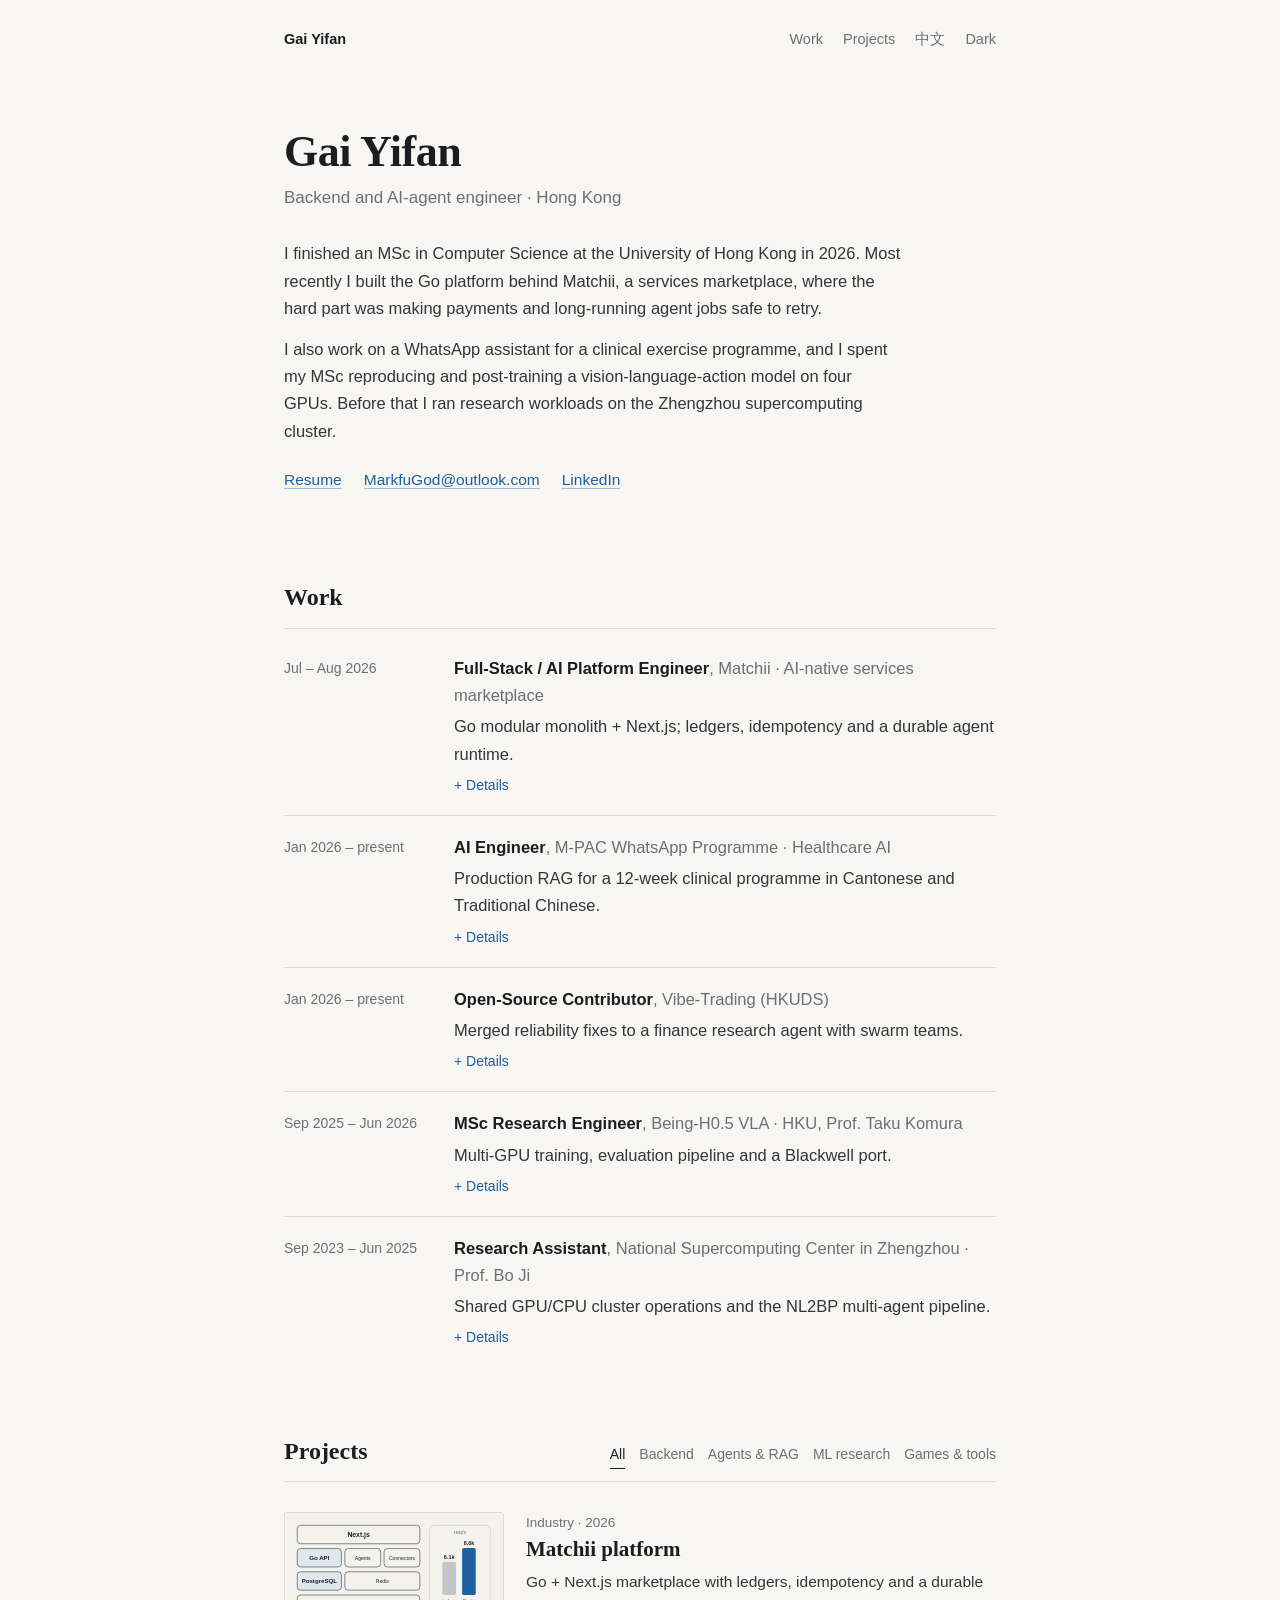
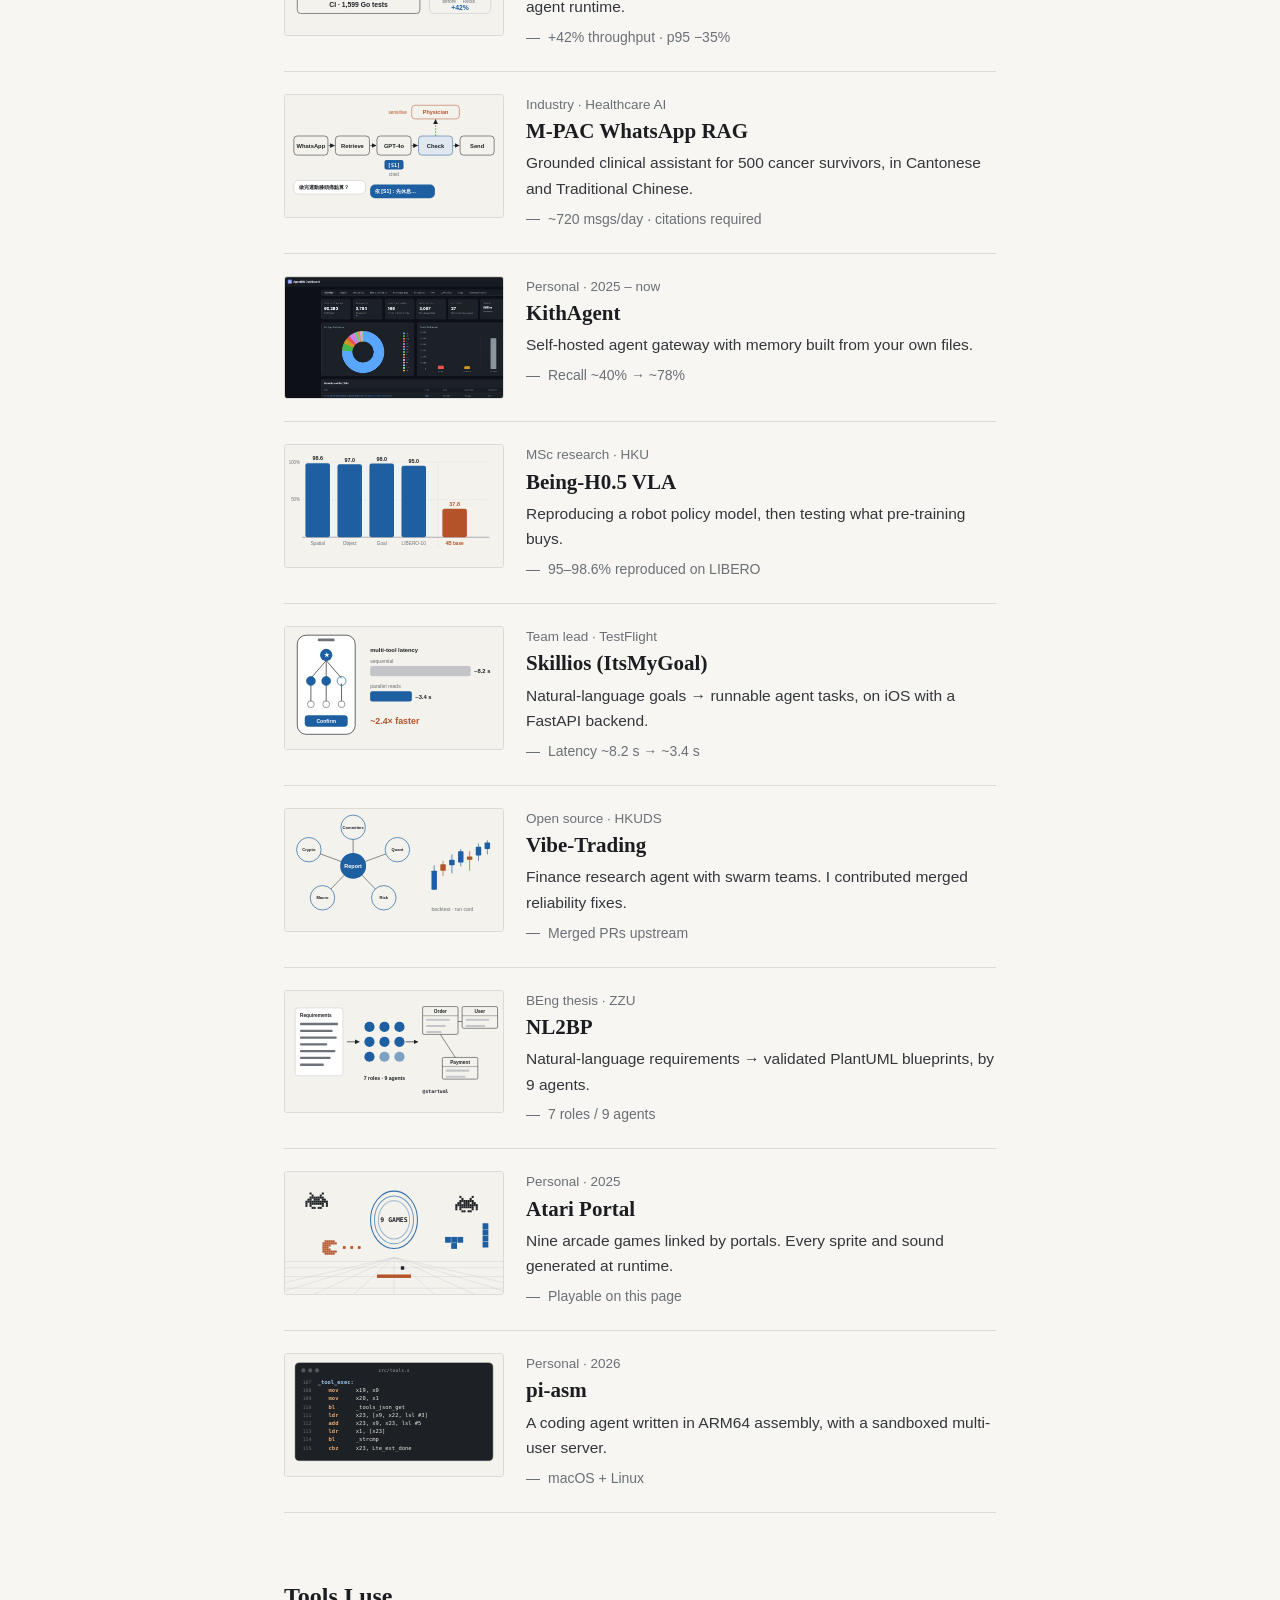
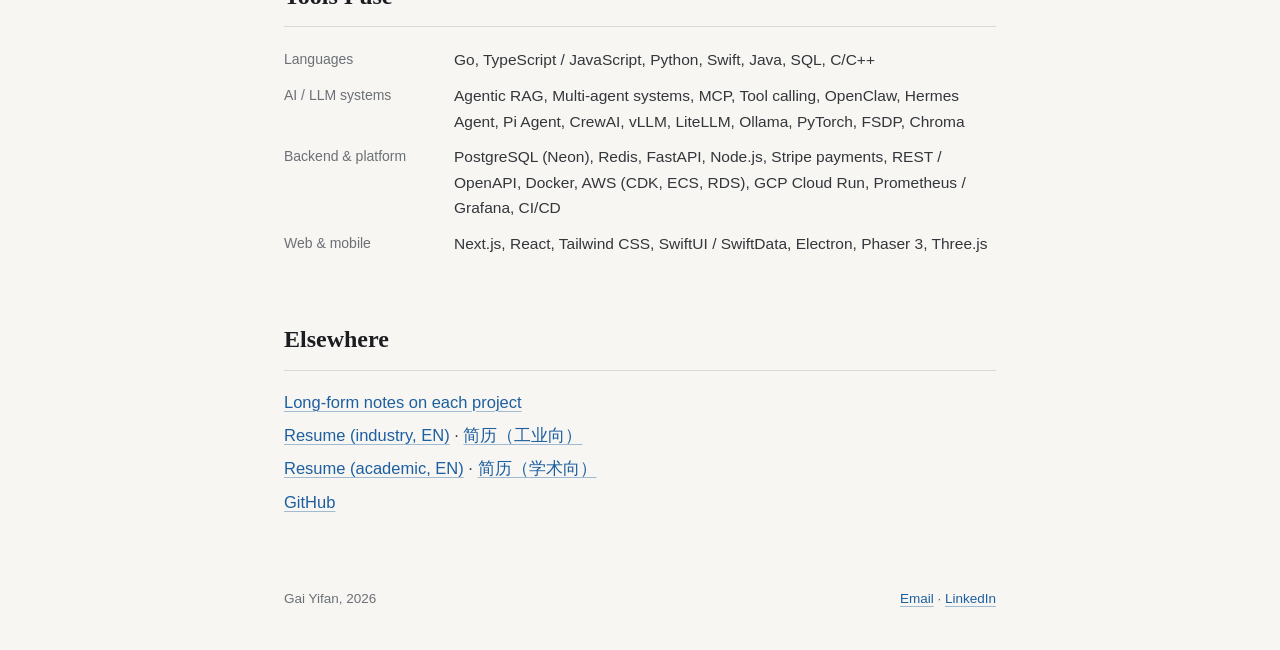
==== commit fc223f48: "Redesign homepage as a quiet one-column page; add hand-drawn SVG project figures; drop Chinese name." ====
--- a/index.html
+++ b/index.html
@@ -3,93 +3,85 @@
 <head>
     <meta charset="UTF-8">
     <meta name="viewport" content="width=device-width, initial-scale=1.0">
-    <title>Gai Yifan — Backend + AI Agent Engineer</title>
-    <meta name="description" content="Gai Yifan (盖一帆) — Backend + AI Agent / LLM Engineer, HKU MSc Computer Science. Projects, experience and case studies.">
+    <title>Gai Yifan</title>
+    <meta name="description" content="Gai Yifan, backend and AI-agent engineer in Hong Kong. Experience, projects and case studies.">
     <link rel="stylesheet" href="assets/site.css">
     <script>
         try { var th = localStorage.getItem('theme'); if (th) document.documentElement.dataset.theme = th; } catch (e) {}
     </script>
 </head>
 <body>
-    <header class="topbar">
-        <div class="wrap topbar-in">
-            <a class="brand" href="#top">Gai Yifan</a>
-            <nav class="topnav">
-                <a href="#work" data-i18n="nav.work">Experience</a>
-                <a href="#projects" data-i18n="nav.projects">Projects</a>
-                <a href="#skills" data-i18n="nav.skills">Skills</a>
-            </nav>
-            <div class="tools">
-                <button class="tool" id="langBtn" type="button" aria-label="Switch language">中文</button>
-                <button class="tool" id="themeBtn" type="button" aria-label="Toggle dark mode">◐</button>
-            </div>
-        </div>
+    <header class="top wrap">
+        <a class="name" href="#">Gai Yifan</a>
+        <nav>
+            <a href="#work" data-i18n="nav.work">Work</a>
+            <a href="#projects" data-i18n="nav.projects">Projects</a>
+            <button type="button" id="langBtn">中文</button>
+            <button type="button" id="themeBtn" data-i18n="nav.dark">Dark</button>
+        </nav>
     </header>
 
-    <main id="top">
-        <section class="hero wrap">
-            <p class="eyebrow" data-i18n="hero.eyebrow">HKU MSc Computer Science · Hong Kong</p>
-            <h1><span data-i18n="hero.name">Gai Yifan</span> <span class="alt" data-i18n="hero.alt">盖一帆</span></h1>
-            <p class="role" data-i18n="hero.role">Backend + AI Agent / LLM Engineer</p>
-            <p class="lede" data-i18n="hero.lede">I build backend systems and AI agents that behave predictably when real money, real patients or long training runs are on the line — durable agent workflows in Go, grounded RAG, and multi-GPU model training.</p>
-            <div class="cta">
-                <a class="btn primary" id="resumeBtn" href="index_en_industrial.html" data-i18n="hero.resume">View resume</a>
-                <a class="btn" href="mailto:MarkfuGod@outlook.com" data-i18n="hero.email">Email me</a>
-                <a class="btn" href="https://www.linkedin.com/in/gai-yifan/" target="_blank" rel="noopener">LinkedIn</a>
-            </div>
-            <div class="stats" id="stats"></div>
+    <main class="wrap">
+        <section class="intro">
+            <h1>Gai Yifan</h1>
+            <p class="role" data-i18n="hero.role">Backend and AI-agent engineer · Hong Kong</p>
+            <p data-i18n="hero.p1">I finished an MSc in Computer Science at the University of Hong Kong in 2026. Most recently I built the Go platform behind Matchii, a services marketplace, where the hard part was making payments and long-running agent jobs safe to retry.</p>
+            <p data-i18n="hero.p2">I also work on a WhatsApp assistant for a clinical exercise programme, and I spent my MSc reproducing and post-training a vision-language-action model on four GPUs. Before that I ran research workloads on the Zhengzhou supercomputing cluster.</p>
+            <p class="links">
+                <a id="resumeBtn" href="index_en_industrial.html" data-i18n="hero.resume">Resume</a>
+                <a href="mailto:MarkfuGod@outlook.com">MarkfuGod@outlook.com</a>
+                <a href="https://www.linkedin.com/in/gai-yifan/" target="_blank" rel="noopener">LinkedIn</a>
+            </p>
         </section>
 
-        <section class="wrap block" id="work">
-            <h2 data-i18n="sec.work">Experience</h2>
-            <ol class="timeline" id="timeline"></ol>
+        <section id="work">
+            <h2 data-i18n="sec.work">Work</h2>
+            <ol class="work" id="timeline"></ol>
         </section>
 
-        <section class="wrap block" id="projects">
+        <section id="projects">
             <div class="sec-head">
                 <h2 data-i18n="sec.projects">Projects</h2>
-                <div class="filters" id="filters" role="tablist"></div>
+                <div class="filters" id="filters"></div>
             </div>
-            <p class="hint" data-i18n="sec.projectsHint">Click a card for the case study — diagrams, numbers and screenshots.</p>
-            <div class="grid" id="grid"></div>
+            <ul class="projects" id="grid"></ul>
         </section>
 
-        <section class="wrap block" id="skills">
-            <h2 data-i18n="sec.skills">Skills</h2>
-            <div class="skills" id="skillList"></div>
+        <section id="skills">
+            <h2 data-i18n="sec.skills">Tools I use</h2>
+            <dl class="skills" id="skillList"></dl>
         </section>
 
-        <section class="wrap block">
-            <h2 data-i18n="sec.more">More</h2>
+        <section>
+            <h2 data-i18n="sec.more">Elsewhere</h2>
             <ul class="more">
-                <li><a href="profile.html" data-i18n="more.profile">Long-form write-ups of every project →</a></li>
-                <li><a href="index_en_industrial.html">Resume — Industry (EN)</a> · <a href="index_zh_industrial.html">简历 — 工业向</a></li>
-                <li><a href="index_en.html">Resume — Academic (EN)</a> · <a href="index_zh.html">简历 — 学术向</a></li>
+                <li><a href="profile.html" data-i18n="more.profile">Long-form notes on each project</a></li>
+                <li><a href="index_en_industrial.html">Resume (industry, EN)</a> · <a href="index_zh_industrial.html">简历（工业向）</a></li>
+                <li><a href="index_en.html">Resume (academic, EN)</a> · <a href="index_zh.html">简历（学术向）</a></li>
+                <li><a href="https://github.com/MarkfuGod" target="_blank" rel="noopener">GitHub</a></li>
             </ul>
         </section>
     </main>
 
-    <footer class="foot">
-        <div class="wrap foot-in">
-            <span>© 2026 Gai Yifan</span>
-            <span><a href="mailto:MarkfuGod@outlook.com">MarkfuGod@outlook.com</a> · <a href="https://www.linkedin.com/in/gai-yifan/" target="_blank" rel="noopener">LinkedIn</a></span>
-        </div>
+    <footer class="wrap foot">
+        <span>Gai Yifan, 2026</span>
+        <span><a href="mailto:MarkfuGod@outlook.com">Email</a> · <a href="https://www.linkedin.com/in/gai-yifan/" target="_blank" rel="noopener">LinkedIn</a></span>
     </footer>
 
     <dialog id="modal" aria-labelledby="mTitle">
         <div class="m-in">
-            <button class="m-close" id="mClose" type="button" aria-label="Close">×</button>
+            <button class="m-close" id="mClose" type="button" aria-label="Close">Close</button>
             <p class="m-meta" id="mMeta"></p>
             <h3 id="mTitle"></h3>
             <p class="m-sum" id="mSum"></p>
             <div class="m-viz" id="mViz"></div>
             <div class="m-cols" id="mBody"></div>
-            <div class="m-tags" id="mTags"></div>
-            <div class="m-links" id="mLinks"></div>
+            <p class="m-tags" id="mTags"></p>
+            <p class="m-links" id="mLinks"></p>
         </div>
     </dialog>
 
-    <noscript><p class="wrap">This page needs JavaScript for the project cards. The <a href="index_en_industrial.html">resume</a> and <a href="profile.html">long-form profile</a> work without it.</p></noscript>
+    <noscript><p class="wrap">The project list needs JavaScript. The <a href="index_en_industrial.html">resume</a> and <a href="profile.html">long-form notes</a> work without it.</p></noscript>
     <script src="assets/site.js"></script>
 </body>
 </html>
--- a/assets/site.css
+++ b/assets/site.css
@@ -1,195 +1,154 @@
-/* Portfolio homepage. Light/dark via tokens; no build step. */
+/* Portfolio homepage. One column, ink on paper, one accent. */
 :root {
-    --bg: #fbfbfa;
-    --surface: #ffffff;
-    --surface-2: #f2f4f7;
-    --ink: #12161c;
-    --text: #2b3038;
-    --muted: #5d6570;
-    --faint: #8f97a2;
-    --line: #e4e7ec;
-    --accent: #0f5fa6;
-    --accent-ink: #ffffff;
-    --accent-soft: #e6f0fa;
-    --good: #1a7f5a;
-    --warn: #b4531a;
-    --shadow: 0 1px 2px rgba(16, 24, 40, .05), 0 8px 24px rgba(16, 24, 40, .06);
-    --sans: -apple-system, BlinkMacSystemFont, "Segoe UI", "Helvetica Neue", Arial, "PingFang SC", "Hiragino Sans GB", "Microsoft YaHei", sans-serif;
+    --bg: #f7f6f2;
+    --paper: #fbfaf7;
+    --ink: #1b1d21;
+    --text: #33363b;
+    --muted: #6b6f76;
+    --rule: #dcdad4;
+    --accent: #1d5fa0;
+    --warm: #b4532a;
+    --serif: Charter, "Iowan Old Style", "Source Serif 4", Georgia, "Songti SC", serif;
+    --sans: -apple-system, BlinkMacSystemFont, "Segoe UI", "Helvetica Neue", Arial, "PingFang SC", "Microsoft YaHei", sans-serif;
     --mono: "SF Mono", Menlo, Consolas, monospace;
-    --r: 14px;
 }
 @media (prefers-color-scheme: dark) {
     :root:not([data-theme="light"]) {
-        --bg: #0d1015; --surface: #141920; --surface-2: #1b212a; --ink: #f1f4f8; --text: #cdd3db;
-        --muted: #9aa3ae; --faint: #6c7581; --line: #262d37; --accent: #5aa9f0; --accent-ink: #08111c;
-        --accent-soft: #15263a; --good: #4cc38a; --warn: #f0a060; --shadow: 0 1px 2px rgba(0,0,0,.3), 0 8px 24px rgba(0,0,0,.35);
+        --bg: #151618; --paper: #1b1c1f; --ink: #ecebe7; --text: #cfcdc8; --muted: #8e9096; --rule: #2e3034; --accent: #7fb0e3; --warm: #e0926b;
     }
 }
 :root[data-theme="dark"] {
-    --bg: #0d1015; --surface: #141920; --surface-2: #1b212a; --ink: #f1f4f8; --text: #cdd3db;
-    --muted: #9aa3ae; --faint: #6c7581; --line: #262d37; --accent: #5aa9f0; --accent-ink: #08111c;
-    --accent-soft: #15263a; --good: #4cc38a; --warn: #f0a060; --shadow: 0 1px 2px rgba(0,0,0,.3), 0 8px 24px rgba(0,0,0,.35);
+    --bg: #151618; --paper: #1b1c1f; --ink: #ecebe7; --text: #cfcdc8; --muted: #8e9096; --rule: #2e3034; --accent: #7fb0e3; --warm: #e0926b;
 }
 
 * { box-sizing: border-box; margin: 0; padding: 0; }
-html { scroll-behavior: smooth; scroll-padding-top: 70px; }
-body { background: var(--bg); color: var(--text); font: 16px/1.6 var(--sans); -webkit-font-smoothing: antialiased; }
-a { color: var(--accent); text-decoration: none; }
-a:hover { text-decoration: underline; }
-button { font: inherit; color: inherit; cursor: pointer; }
-.wrap { max-width: 1080px; margin: 0 auto; padding: 0 24px; }
+html { scroll-padding-top: 24px; }
+body { background: var(--bg); color: var(--text); font: 16.5px/1.65 var(--sans); -webkit-font-smoothing: antialiased; }
+a { color: var(--accent); text-decoration: underline; text-decoration-thickness: 1px; text-underline-offset: 3px; text-decoration-color: color-mix(in srgb, var(--accent) 40%, transparent); }
+a:hover { text-decoration-color: var(--accent); }
+button { font: inherit; color: inherit; background: none; border: none; cursor: pointer; }
+.wrap { max-width: 760px; margin: 0 auto; padding: 0 24px; }
 
-/* top bar */
-.topbar { position: sticky; top: 0; z-index: 10; background: color-mix(in srgb, var(--bg) 85%, transparent); backdrop-filter: blur(10px); border-bottom: 1px solid var(--line); }
-.topbar-in { display: flex; align-items: center; gap: 24px; height: 58px; }
-.brand { font-weight: 750; color: var(--ink); letter-spacing: -.01em; }
-.topnav { display: flex; gap: 20px; margin-left: auto; font-size: 14px; }
-.topnav a { color: var(--muted); }
-.tools { display: flex; gap: 6px; }
-.tool { border: 1px solid var(--line); background: var(--surface); border-radius: 8px; padding: 4px 10px; font-size: 13px; color: var(--muted); }
-.tool:hover { color: var(--ink); border-color: var(--faint); }
+/* header */
+.top { display: flex; align-items: baseline; justify-content: space-between; padding-top: 28px; padding-bottom: 28px; font-size: 14.5px; }
+.top .name { color: var(--ink); text-decoration: none; font-weight: 600; }
+.top nav { display: flex; gap: 20px; align-items: baseline; }
+.top nav a { color: var(--muted); text-decoration: none; }
+.top nav a:hover { color: var(--ink); }
+.top nav button { color: var(--muted); font-size: 14.5px; }
+.top nav button:hover { color: var(--ink); }
 
-/* hero */
-.hero { padding-top: 72px; padding-bottom: 40px; }
-.eyebrow { font-size: 13px; letter-spacing: .08em; text-transform: uppercase; color: var(--muted); font-weight: 600; }
-.hero h1 { font-size: clamp(38px, 6vw, 60px); line-height: 1.05; letter-spacing: -.03em; color: var(--ink); margin: 12px 0 8px; font-weight: 800; }
-.hero h1 .alt { color: var(--faint); font-weight: 600; font-size: .55em; letter-spacing: 0; }
-.role { font-size: clamp(19px, 2.4vw, 24px); color: var(--accent); font-weight: 650; }
-.lede { max-width: 680px; margin-top: 14px; font-size: 17px; color: var(--muted); }
-.cta { display: flex; flex-wrap: wrap; gap: 10px; margin-top: 26px; }
-.btn { display: inline-block; padding: 10px 18px; border-radius: 10px; border: 1px solid var(--line); background: var(--surface); color: var(--ink); font-weight: 600; font-size: 15px; }
-.btn:hover { text-decoration: none; border-color: var(--faint); }
-.btn.primary { background: var(--accent); border-color: var(--accent); color: var(--accent-ink); }
-.stats { display: grid; grid-template-columns: repeat(5, 1fr); gap: 12px; margin-top: 44px; }
-.stat { background: var(--surface); border: 1px solid var(--line); border-radius: var(--r); padding: 16px; }
-.stat b { display: block; font-size: 26px; line-height: 1.1; color: var(--ink); font-variant-numeric: tabular-nums; letter-spacing: -.02em; }
-.stat span { display: block; font-size: 13px; color: var(--muted); margin-top: 6px; line-height: 1.35; }
+/* intro */
+.intro { padding: 48px 0 8px; }
+.intro h1 { font-family: var(--serif); font-weight: 600; font-size: 44px; line-height: 1.1; color: var(--ink); letter-spacing: -.01em; }
+.intro .role { color: var(--muted); margin: 8px 0 28px; font-size: 17px; }
+.intro p { max-width: 620px; margin-bottom: 14px; }
+.intro .links { display: flex; flex-wrap: wrap; gap: 6px 22px; margin-top: 22px; font-size: 15.5px; }
 
 /* sections */
-.block { padding-top: 56px; padding-bottom: 8px; }
-.block h2 { font-size: 26px; letter-spacing: -.02em; color: var(--ink); margin-bottom: 18px; }
-.sec-head { display: flex; align-items: center; justify-content: space-between; gap: 16px; flex-wrap: wrap; }
-.sec-head h2 { margin-bottom: 0; }
-.hint { color: var(--faint); font-size: 14px; margin: 8px 0 18px; }
+main > section { padding-top: 64px; }
+h2 { font-family: var(--serif); font-weight: 600; font-size: 24px; color: var(--ink); padding-bottom: 10px; border-bottom: 1px solid var(--rule); margin-bottom: 8px; }
+.sec-head { display: flex; justify-content: space-between; align-items: baseline; gap: 16px; flex-wrap: wrap; border-bottom: 1px solid var(--rule); margin-bottom: 8px; }
+.sec-head h2 { border: none; margin: 0; }
+.filters { display: flex; gap: 14px; flex-wrap: wrap; font-size: 14px; padding-bottom: 10px; }
+.filters button { color: var(--muted); padding: 0 0 2px; border-bottom: 1px solid transparent; }
+.filters button[aria-pressed="true"] { color: var(--ink); border-bottom-color: var(--ink); }
 
-/* timeline */
-.timeline { list-style: none; border-left: 2px solid var(--line); margin-left: 6px; }
-.tl { position: relative; padding: 0 0 22px 24px; }
-.tl::before { content: ""; position: absolute; left: -7px; top: 8px; width: 12px; height: 12px; border-radius: 50%; background: var(--surface); border: 2px solid var(--accent); }
-.tl details { background: var(--surface); border: 1px solid var(--line); border-radius: var(--r); }
-.tl summary { list-style: none; cursor: pointer; padding: 14px 18px; display: grid; grid-template-columns: 1fr auto; gap: 2px 16px; }
-.tl summary::-webkit-details-marker { display: none; }
-.tl .t-role { font-weight: 700; color: var(--ink); }
-.tl .t-when { color: var(--faint); font-size: 14px; white-space: nowrap; }
-.tl .t-org { color: var(--muted); font-size: 14px; grid-column: 1 / -1; }
-.tl .t-hook { grid-column: 1 / -1; font-size: 14.5px; margin-top: 4px; }
-.tl .t-hook::after { content: " +"; color: var(--accent); font-weight: 700; }
-.tl details[open] .t-hook::after { content: " −"; }
-.tl ul { padding: 0 18px 16px 38px; font-size: 15px; }
-.tl li { margin-bottom: 6px; }
+/* work */
+.work { list-style: none; }
+.job { display: grid; grid-template-columns: 150px 1fr; gap: 4px 20px; padding: 18px 0; border-bottom: 1px solid var(--rule); }
+.job:last-child { border-bottom: none; }
+.job .when { color: var(--muted); font-size: 14px; font-variant-numeric: tabular-nums; padding-top: 2px; }
+.job .what b { color: var(--ink); font-weight: 600; }
+.job .org { color: var(--muted); }
+.job .hook { margin-top: 4px; }
+.job details { margin-top: 6px; font-size: 15px; }
+.job summary { color: var(--accent); cursor: pointer; font-size: 14px; list-style: none; width: fit-content; }
+.job summary::-webkit-details-marker { display: none; }
+.job summary::before { content: "+ "; }
+.job details[open] summary::before { content: "− "; }
+.job ul { margin: 8px 0 0 18px; }
+.job li { margin-bottom: 5px; }
 
-/* filters + grid */
-.filters { display: flex; flex-wrap: wrap; gap: 6px; }
-.chip { border: 1px solid var(--line); background: var(--surface); border-radius: 999px; padding: 5px 13px; font-size: 13.5px; color: var(--muted); }
-.chip[aria-selected="true"] { background: var(--ink); color: var(--bg); border-color: var(--ink); }
-.grid { display: grid; grid-template-columns: repeat(3, 1fr); gap: 16px; }
-.card { text-align: left; background: var(--surface); border: 1px solid var(--line); border-radius: var(--r); overflow: hidden; display: flex; flex-direction: column; transition: transform .15s, box-shadow .15s, border-color .15s; }
-.card:hover, .card:focus-visible { transform: translateY(-3px); box-shadow: var(--shadow); border-color: var(--faint); outline: none; }
-.card.hide { display: none; }
-.thumb { aspect-ratio: 16 / 9; background: var(--surface-2); overflow: hidden; position: relative; border-bottom: 1px solid var(--line); }
-.thumb img { width: 100%; height: 100%; object-fit: cover; object-position: top left; display: block; }
-.thumb .poster { position: absolute; inset: 0; display: flex; flex-direction: column; justify-content: flex-end; padding: 14px; color: #fff; }
-.poster .big { font-size: 30px; font-weight: 800; letter-spacing: -.02em; line-height: 1; }
-.poster .small { font-size: 12.5px; opacity: .85; margin-top: 6px; }
-.c-body { padding: 14px 16px 16px; display: flex; flex-direction: column; gap: 6px; flex: 1; }
-.c-kind { font-size: 12px; text-transform: uppercase; letter-spacing: .06em; color: var(--faint); font-weight: 600; }
-.c-title { font-weight: 700; color: var(--ink); font-size: 17px; line-height: 1.3; }
-.c-line { font-size: 14px; color: var(--muted); flex: 1; }
-.c-metric { font-size: 13.5px; font-weight: 650; color: var(--good); }
+/* projects */
+.projects { list-style: none; }
+.proj { border-bottom: 1px solid var(--rule); }
+.proj.hide { display: none; }
+.proj button { display: grid; grid-template-columns: 220px 1fr; gap: 22px; width: 100%; padding: 22px 0; text-align: left; align-items: start; }
+.proj img { width: 100%; height: auto; aspect-ratio: 16 / 9; object-fit: cover; object-position: top left; border: 1px solid var(--rule); border-radius: 3px; display: block; background: #f4f2ed; }
+.proj .meta { font-size: 13.5px; color: var(--muted); }
+.proj .t { font-family: var(--serif); font-size: 21px; font-weight: 600; color: var(--ink); line-height: 1.25; margin: 2px 0 6px; }
+.proj button:hover .t { color: var(--accent); }
+.proj .l { font-size: 15.5px; }
+.proj .n { font-size: 14px; color: var(--muted); margin-top: 6px; }
+.proj .n::before { content: ""; display: inline-block; width: 14px; height: 1px; background: var(--muted); vertical-align: middle; margin-right: 8px; }
 
 /* skills */
-.skills { display: grid; grid-template-columns: repeat(2, 1fr); gap: 12px; }
-.sk { background: var(--surface); border: 1px solid var(--line); border-radius: var(--r); padding: 16px 18px; }
-.sk h4 { font-size: 14px; color: var(--ink); margin-bottom: 8px; }
-.sk div { display: flex; flex-wrap: wrap; gap: 6px; }
-.sk span { font-size: 13px; background: var(--surface-2); border-radius: 6px; padding: 2px 8px; color: var(--text); }
-.more { list-style: none; display: grid; gap: 8px; }
+.skills { display: grid; grid-template-columns: 150px 1fr; gap: 10px 20px; padding-top: 12px; font-size: 15.5px; }
+.skills dt { color: var(--muted); font-size: 14px; padding-top: 1px; }
+.more { list-style: none; padding-top: 10px; display: grid; gap: 6px; }
 
-.foot { margin-top: 72px; border-top: 1px solid var(--line); padding: 24px 0 40px; font-size: 14px; color: var(--faint); }
-.foot-in { display: flex; justify-content: space-between; gap: 12px; flex-wrap: wrap; }
+.foot { display: flex; justify-content: space-between; flex-wrap: wrap; gap: 8px; padding-top: 72px; padding-bottom: 40px; font-size: 13.5px; color: var(--muted); }
 
-/* modal */
-dialog { border: none; border-radius: 18px; padding: 0; width: min(880px, calc(100vw - 32px)); max-height: calc(100vh - 48px); background: var(--surface); color: var(--text); box-shadow: 0 24px 80px rgba(0,0,0,.35); margin: auto; }
-dialog::backdrop { background: rgba(8, 12, 18, .55); backdrop-filter: blur(3px); }
-.m-in { padding: 28px 30px 30px; position: relative; }
-.m-close { position: absolute; top: 14px; right: 16px; border: none; background: var(--surface-2); width: 34px; height: 34px; border-radius: 50%; font-size: 20px; line-height: 1; color: var(--muted); }
-.m-meta { font-size: 13px; color: var(--faint); font-weight: 600; text-transform: uppercase; letter-spacing: .05em; padding-right: 40px; }
-dialog h3 { font-size: 26px; line-height: 1.2; letter-spacing: -.02em; color: var(--ink); margin: 6px 0 8px; padding-right: 40px; }
-.m-sum { color: var(--muted); font-size: 16px; }
-.m-viz { margin: 20px 0; }
-.m-cols { display: grid; grid-template-columns: repeat(3, 1fr); gap: 14px; }
-.m-cols section { background: var(--surface-2); border-radius: 12px; padding: 14px 16px; }
-.m-cols h5 { font-size: 12px; text-transform: uppercase; letter-spacing: .06em; color: var(--accent); margin-bottom: 6px; }
-.m-cols p { font-size: 14.5px; }
-.m-tags { display: flex; flex-wrap: wrap; gap: 6px; margin-top: 16px; }
-.m-tags span { font-size: 12.5px; border: 1px solid var(--line); border-radius: 6px; padding: 2px 8px; color: var(--muted); }
-.m-links { display: flex; flex-wrap: wrap; gap: 8px; margin-top: 16px; }
-.m-links a { font-size: 14px; font-weight: 600; }
+/* case study */
+dialog { border: 1px solid var(--rule); border-radius: 6px; padding: 0; width: min(820px, calc(100vw - 32px)); max-height: calc(100vh - 48px); background: var(--paper); color: var(--text); margin: auto; }
+dialog::backdrop { background: rgba(20, 20, 22, .45); }
+.m-in { padding: 30px 34px 32px; }
+.m-close { float: right; font-size: 14px; color: var(--muted); border-bottom: 1px solid var(--rule); }
+.m-close:hover { color: var(--ink); }
+.m-meta { font-size: 13.5px; color: var(--muted); }
+dialog h3 { font-family: var(--serif); font-size: 30px; font-weight: 600; color: var(--ink); line-height: 1.2; margin: 4px 0 10px; }
+.m-sum { font-size: 16.5px; max-width: 660px; }
+.m-viz { margin: 26px 0; }
+.m-cols { display: grid; grid-template-columns: repeat(3, 1fr); gap: 24px; border-top: 1px solid var(--rule); padding-top: 18px; }
+.m-cols h5 { font-size: 13px; font-weight: 600; color: var(--ink); margin-bottom: 4px; }
+.m-cols p { font-size: 15px; }
+.m-tags { margin-top: 22px; font-size: 14px; color: var(--muted); }
+.m-links { margin-top: 10px; display: flex; flex-wrap: wrap; gap: 6px 20px; font-size: 15px; }
 
-/* viz: bars */
-.bars { display: grid; gap: 10px; }
-.bars h6 { font-size: 13px; color: var(--muted); font-weight: 600; margin-top: 4px; }
-.bar { display: grid; grid-template-columns: 150px 1fr 70px; align-items: center; gap: 10px; font-size: 13.5px; }
+/* figures inside the case study */
+.fig-cap { font-size: 13.5px; color: var(--muted); margin-top: 8px; }
+.cover-big { width: 100%; border: 1px solid var(--rule); border-radius: 3px; display: block; }
+.bars { display: grid; gap: 8px; margin-top: 22px; }
+.bars h6 { font-size: 13.5px; font-weight: 600; color: var(--ink); margin-top: 6px; }
+.bar { display: grid; grid-template-columns: 150px 1fr 64px; align-items: center; gap: 12px; font-size: 14px; }
 .bar .lbl { color: var(--muted); }
-.bar .track { background: var(--surface-2); border-radius: 6px; height: 14px; overflow: hidden; }
-.bar .fill { height: 100%; width: 0; border-radius: 6px; background: var(--faint); transition: width .9s cubic-bezier(.2,.8,.2,1); }
-.bar .fill.hi { background: var(--accent); }
-.bar .val { font-variant-numeric: tabular-nums; font-weight: 650; color: var(--ink); text-align: right; }
+.bar .track { height: 10px; border-bottom: 1px solid var(--rule); }
+.bar .fill { height: 100%; width: 0; background: var(--muted); opacity: .55; transition: width .7s ease-out; }
+.bar .fill.hi { background: var(--accent); opacity: 1; }
+.bar .val { font-variant-numeric: tabular-nums; color: var(--ink); text-align: right; }
+.arch { display: grid; gap: 10px; }
+.layer { display: grid; grid-template-columns: 90px 1fr; gap: 12px; align-items: baseline; }
+.layer > span { font-size: 13px; color: var(--muted); }
+.nodes, .flow { display: flex; flex-wrap: wrap; gap: 6px 8px; align-items: baseline; }
+.node { border: 1px solid var(--rule); border-radius: 3px; padding: 4px 10px; font-size: 14.5px; color: var(--ink); background: var(--paper); }
+.node:hover { border-color: var(--ink); }
+.node[aria-pressed="true"] { border-color: var(--accent); color: var(--accent); box-shadow: inset 0 -2px 0 var(--accent); }
+.flow .arrow { color: var(--muted); }
+.detail { margin-top: 14px; padding-left: 14px; border-left: 2px solid var(--accent); font-size: 15px; min-height: 48px; }
+.detail b { color: var(--ink); font-weight: 600; }
+.viz-hint { font-size: 13.5px; color: var(--muted); margin-bottom: 10px; }
+.gallery .main img { width: 100%; display: block; border: 1px solid var(--rule); border-radius: 3px; }
+.gallery .thumbs { display: flex; gap: 8px; margin-top: 10px; overflow-x: auto; }
+.gallery .thumbs button { flex: 0 0 104px; opacity: .55; }
+.gallery .thumbs button[aria-pressed="true"] { opacity: 1; }
+.gallery .thumbs img { width: 104px; height: 58px; object-fit: cover; object-position: top left; display: block; border: 1px solid var(--rule); border-radius: 2px; }
+.embed { aspect-ratio: 5 / 3; border: 1px solid var(--rule); border-radius: 3px; overflow: hidden; background: #0b0c0e; display: grid; place-items: center; }
+.embed iframe { width: 100%; height: 100%; border: 0; }
+.embed button { color: #e9e7e2; border: 1px solid #6b6f76; padding: 10px 22px; font-size: 15px; border-radius: 3px; }
+.embed button:hover { border-color: #e9e7e2; }
 
-/* viz: architecture / pipeline */
-.arch { display: grid; gap: 8px; }
-.layer { display: grid; grid-template-columns: 110px 1fr; gap: 10px; align-items: center; }
-.layer > span { font-size: 12px; text-transform: uppercase; letter-spacing: .05em; color: var(--faint); font-weight: 600; }
-.nodes { display: flex; flex-wrap: wrap; gap: 8px; }
-.node { border: 1px solid var(--line); background: var(--surface); border-radius: 10px; padding: 8px 12px; font-size: 14px; font-weight: 600; color: var(--ink); }
-.node:hover { border-color: var(--accent); }
-.node[aria-pressed="true"] { background: var(--accent); color: var(--accent-ink); border-color: var(--accent); }
-.flow { display: flex; flex-wrap: wrap; align-items: center; gap: 6px; }
-.flow .arrow { color: var(--faint); font-size: 14px; }
-.detail { margin-top: 12px; background: var(--accent-soft); border-radius: 12px; padding: 12px 16px; font-size: 14.5px; min-height: 48px; }
-.detail b { color: var(--ink); }
-.viz-hint { font-size: 12.5px; color: var(--faint); margin-bottom: 8px; }
-
-/* viz: gallery / embed */
-.gallery .main { border-radius: 12px; overflow: hidden; border: 1px solid var(--line); background: var(--surface-2); }
-.gallery .main img { width: 100%; display: block; }
-.gallery .cap { font-size: 13px; color: var(--muted); margin-top: 6px; }
-.gallery .thumbs { display: flex; gap: 8px; margin-top: 8px; overflow-x: auto; }
-.gallery .thumbs button { border: 2px solid transparent; border-radius: 8px; padding: 0; overflow: hidden; flex: 0 0 110px; background: none; }
-.gallery .thumbs button[aria-pressed="true"] { border-color: var(--accent); }
-.gallery .thumbs img { width: 110px; height: 62px; object-fit: cover; object-position: top left; display: block; }
-.embed { aspect-ratio: 5 / 3; border-radius: 12px; overflow: hidden; background: #05070b; display: grid; place-items: center; border: 1px solid var(--line); }
-.embed iframe { width: 100%; height: 100%; border: 0; }
-.embed button { background: #0b1d2b; color: #7ff3ff; border: 1px solid #2fd2e6; border-radius: 999px; padding: 12px 26px; font-family: var(--mono); letter-spacing: .15em; font-weight: 700; box-shadow: 0 0 24px rgba(47, 210, 230, .35); }
-.svgbox { border-radius: 12px; border: 1px solid var(--line); background: #fff; padding: 10px; max-height: 420px; overflow: auto; }
-.svgbox img { width: 100%; display: block; }
-
-@media (max-width: 900px) {
-    .grid { grid-template-columns: repeat(2, 1fr); }
-    .stats { grid-template-columns: repeat(3, 1fr); }
-    .m-cols { grid-template-columns: 1fr; }
-}
-@media (max-width: 600px) {
+@media (max-width: 640px) {
     .wrap { padding: 0 16px; }
-    .topnav { display: none; }
-    .tools { margin-left: auto; }
-    .hero { padding-top: 44px; }
-    .grid, .skills { grid-template-columns: 1fr; }
-    .stats { grid-template-columns: repeat(2, 1fr); }
+    .top nav a { display: none; }
+    .intro { padding-top: 24px; }
+    .intro h1 { font-size: 36px; }
+    .job, .skills { grid-template-columns: 1fr; }
+    .skills dt { padding-top: 8px; }
+    .proj button { grid-template-columns: 1fr; gap: 12px; }
     .m-in { padding: 22px 18px; }
-    .bar { grid-template-columns: 96px 1fr 58px; }
+    .m-cols { grid-template-columns: 1fr; gap: 14px; }
+    .bar { grid-template-columns: 100px 1fr 56px; }
     .layer { grid-template-columns: 1fr; gap: 4px; }
 }
-@media (prefers-reduced-motion: reduce) {
-    * { transition: none !important; scroll-behavior: auto !important; }
-}
+@media (prefers-reduced-motion: reduce) { * { transition: none !important; } }
